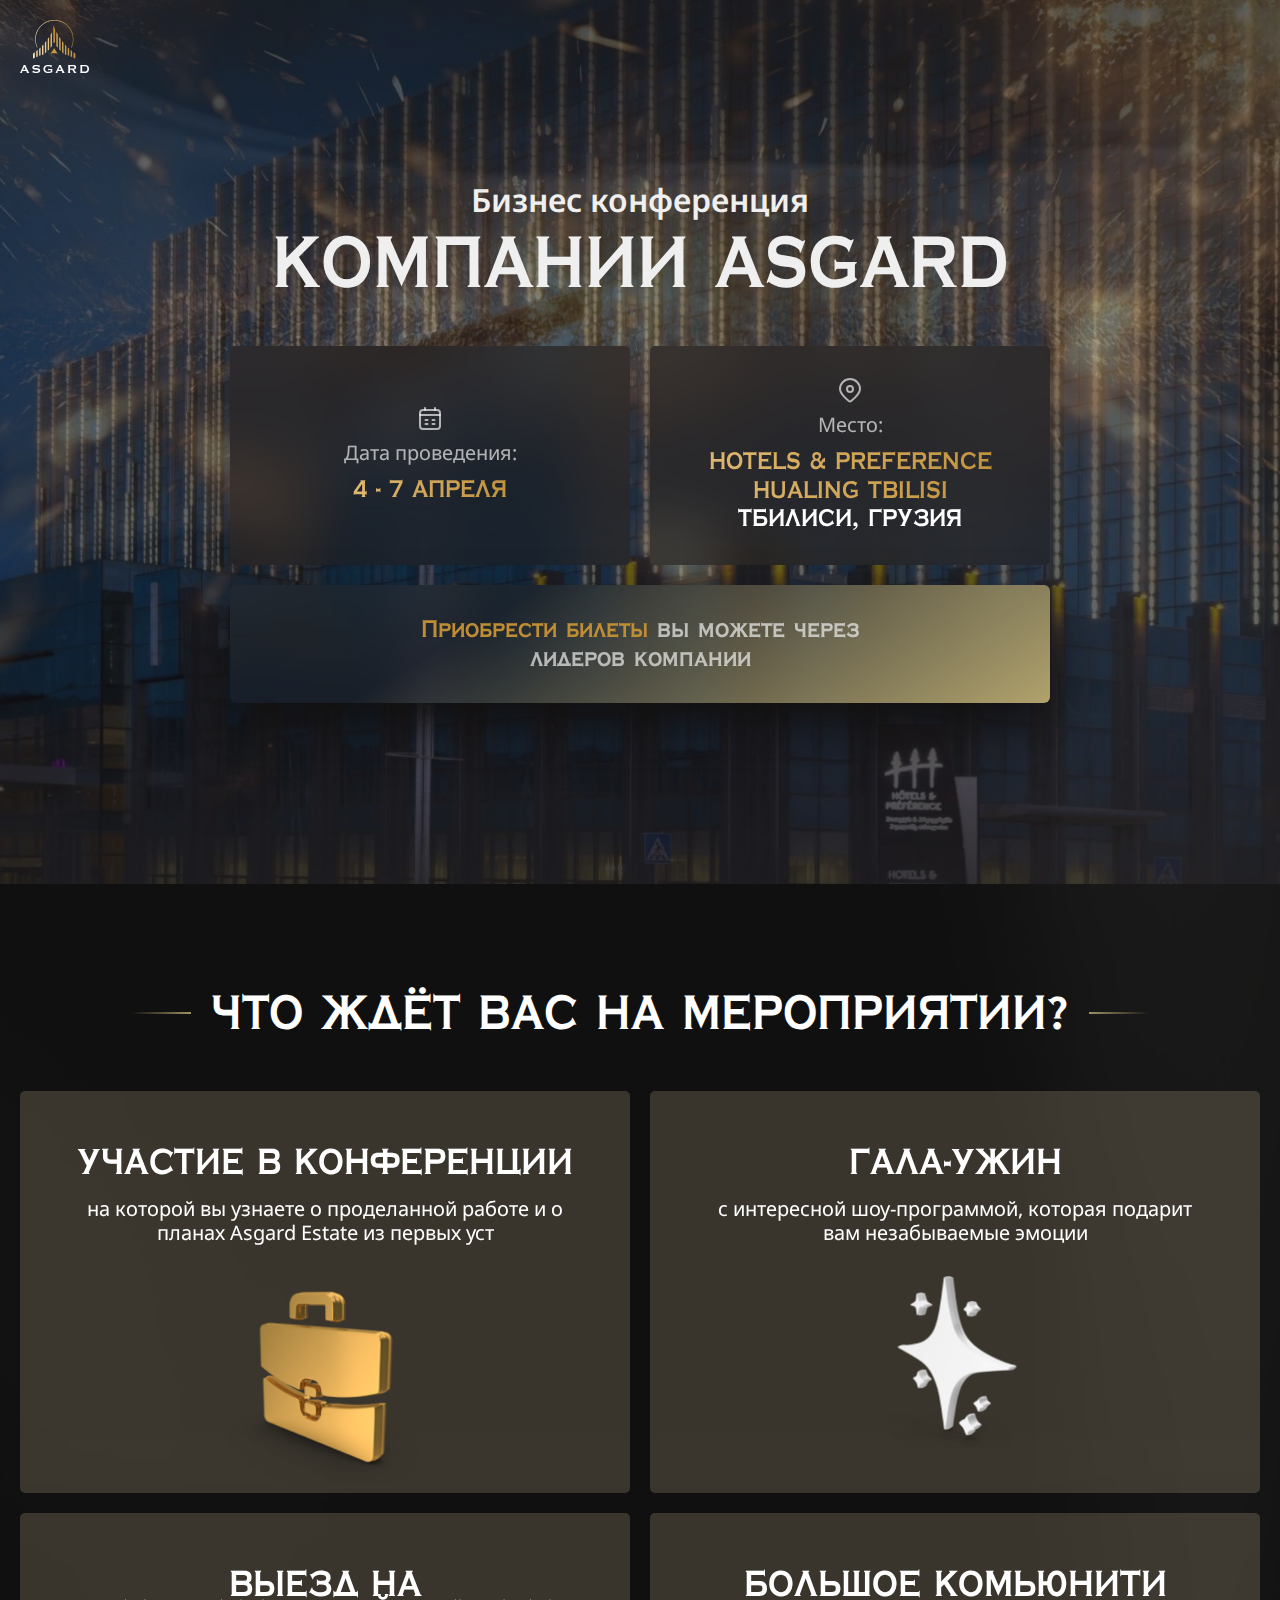
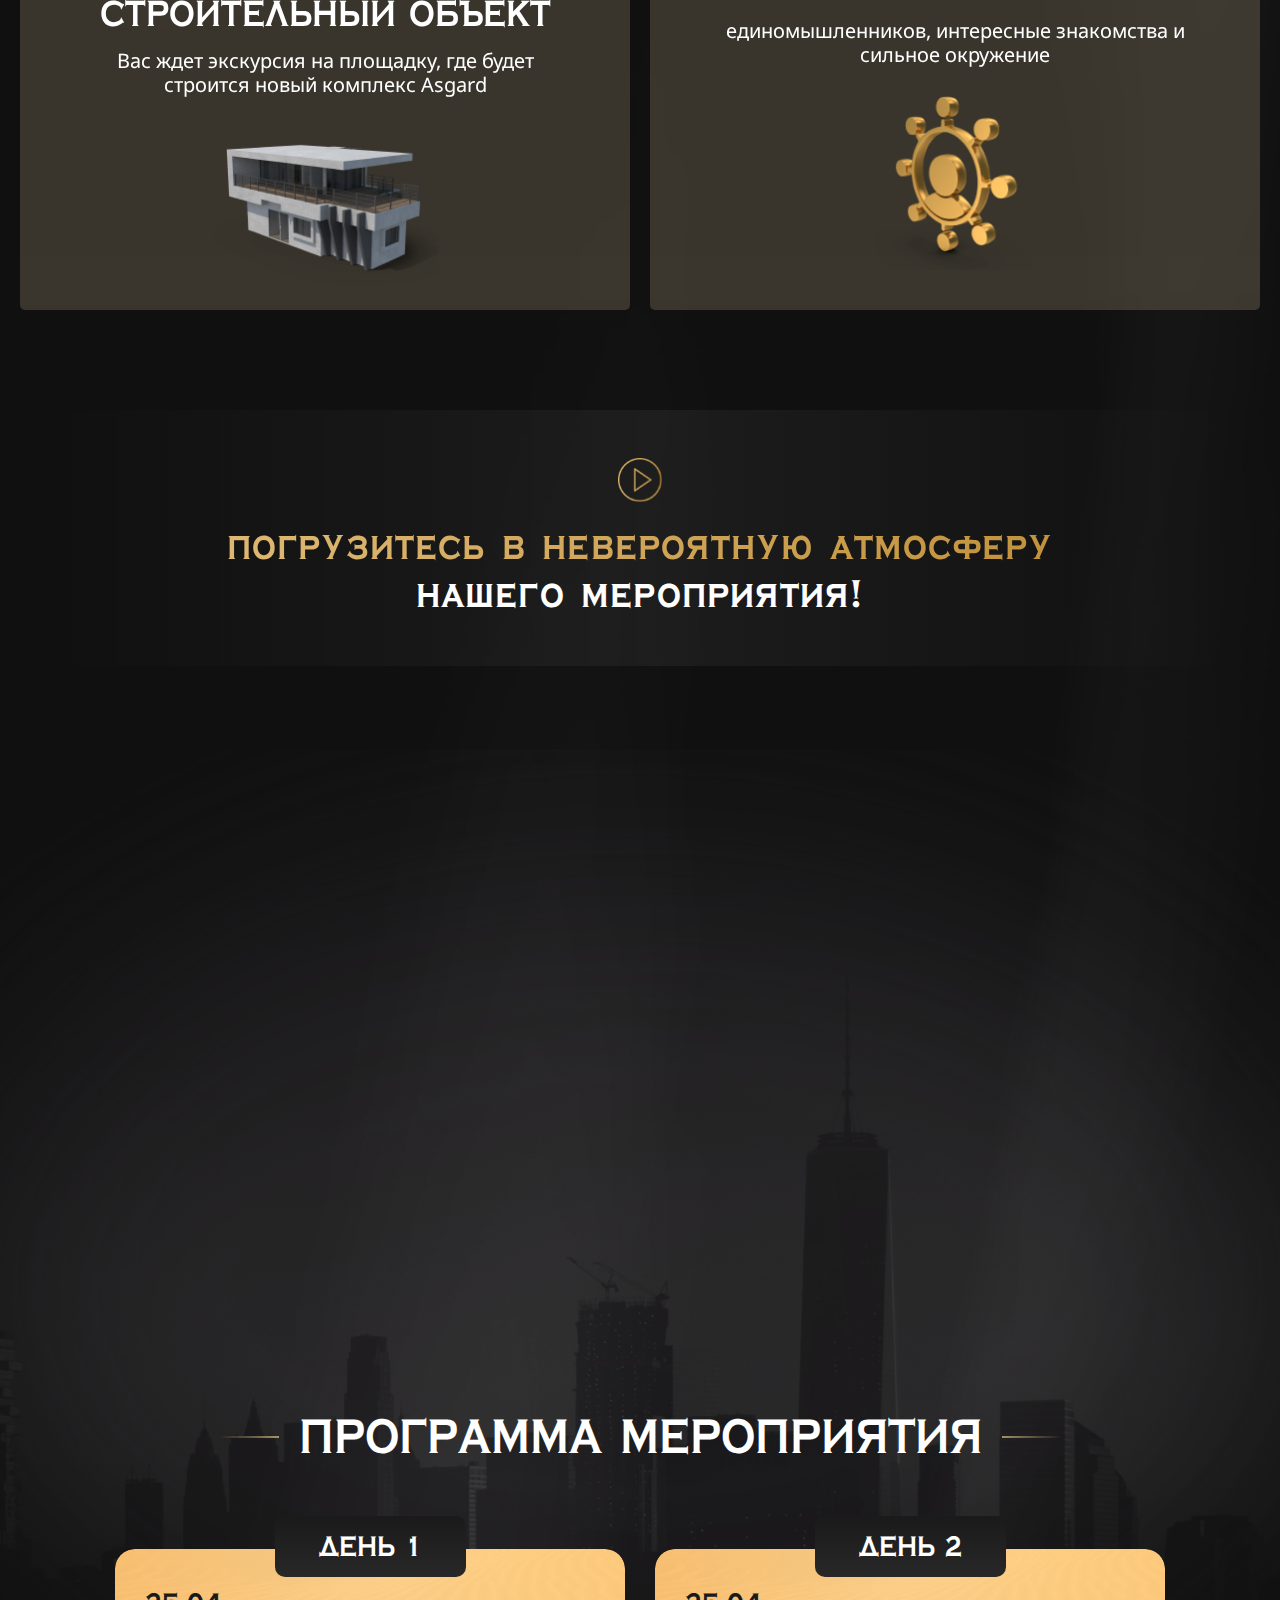
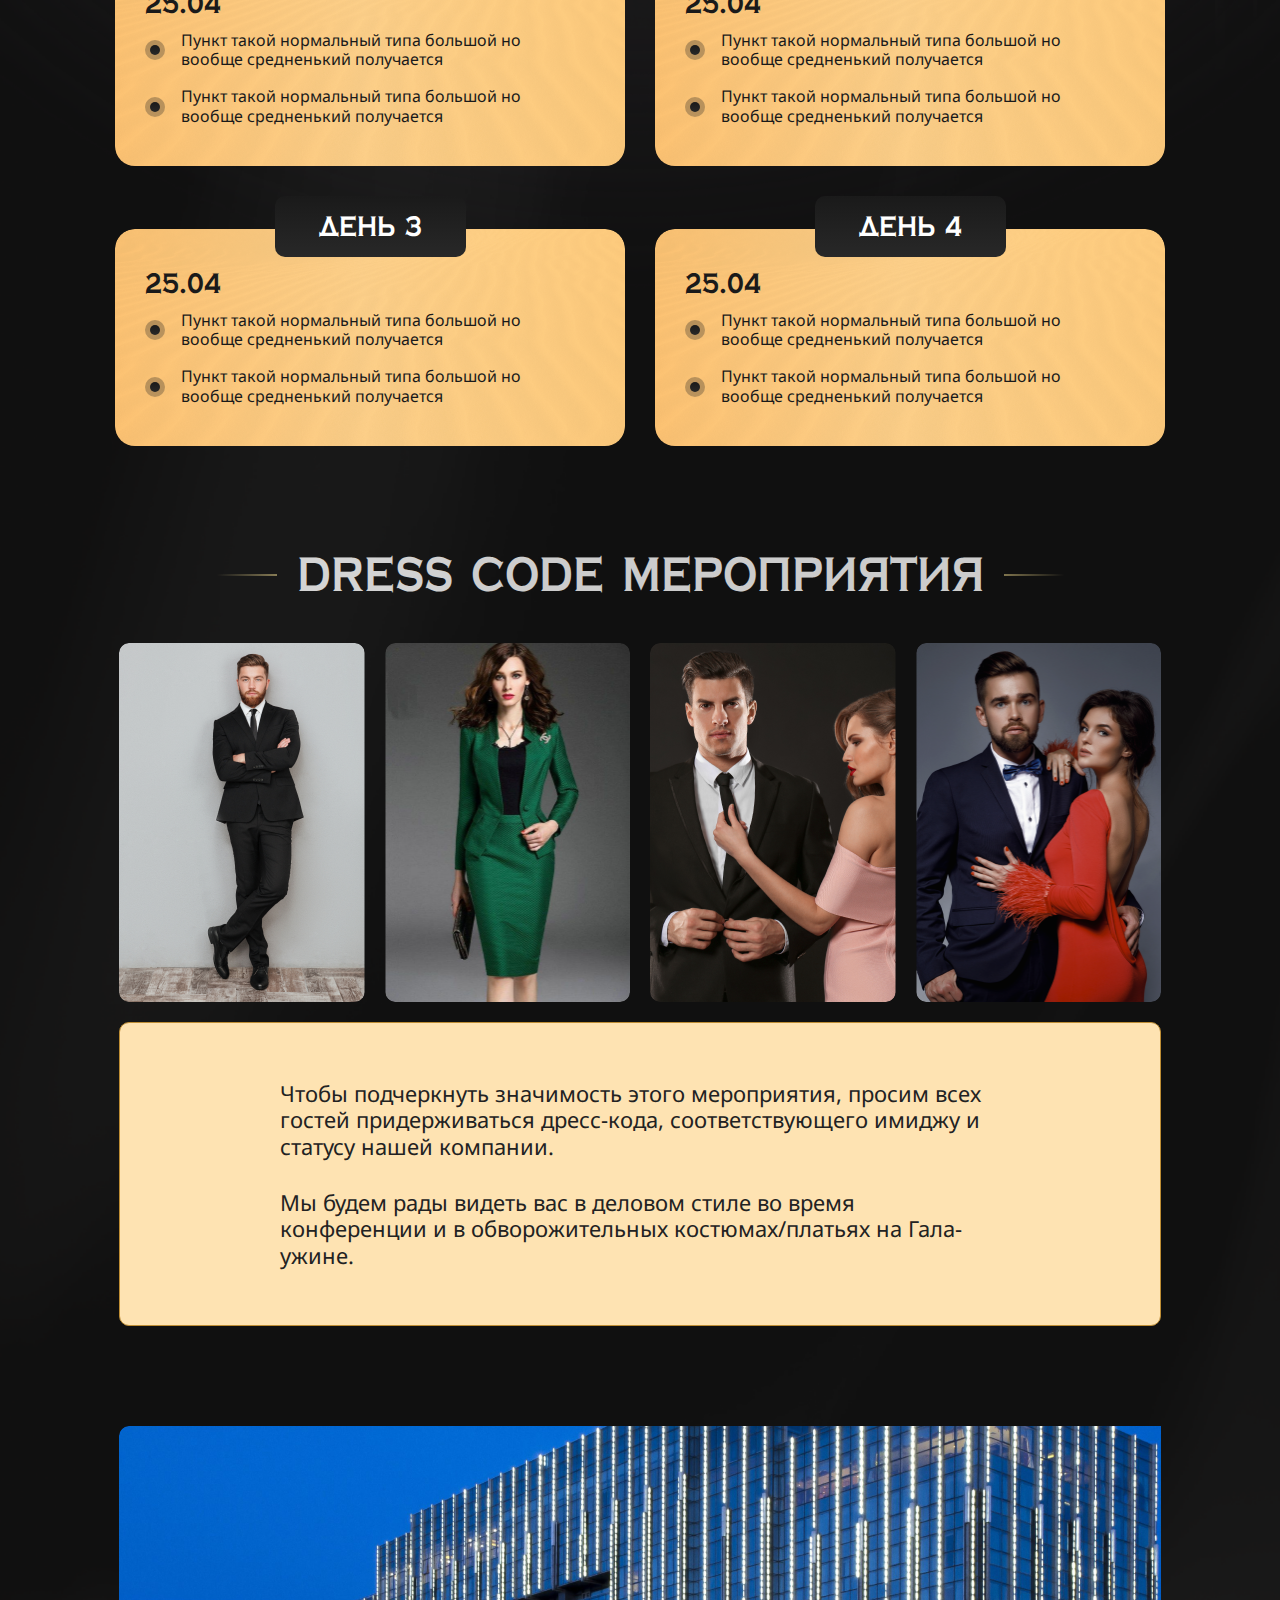
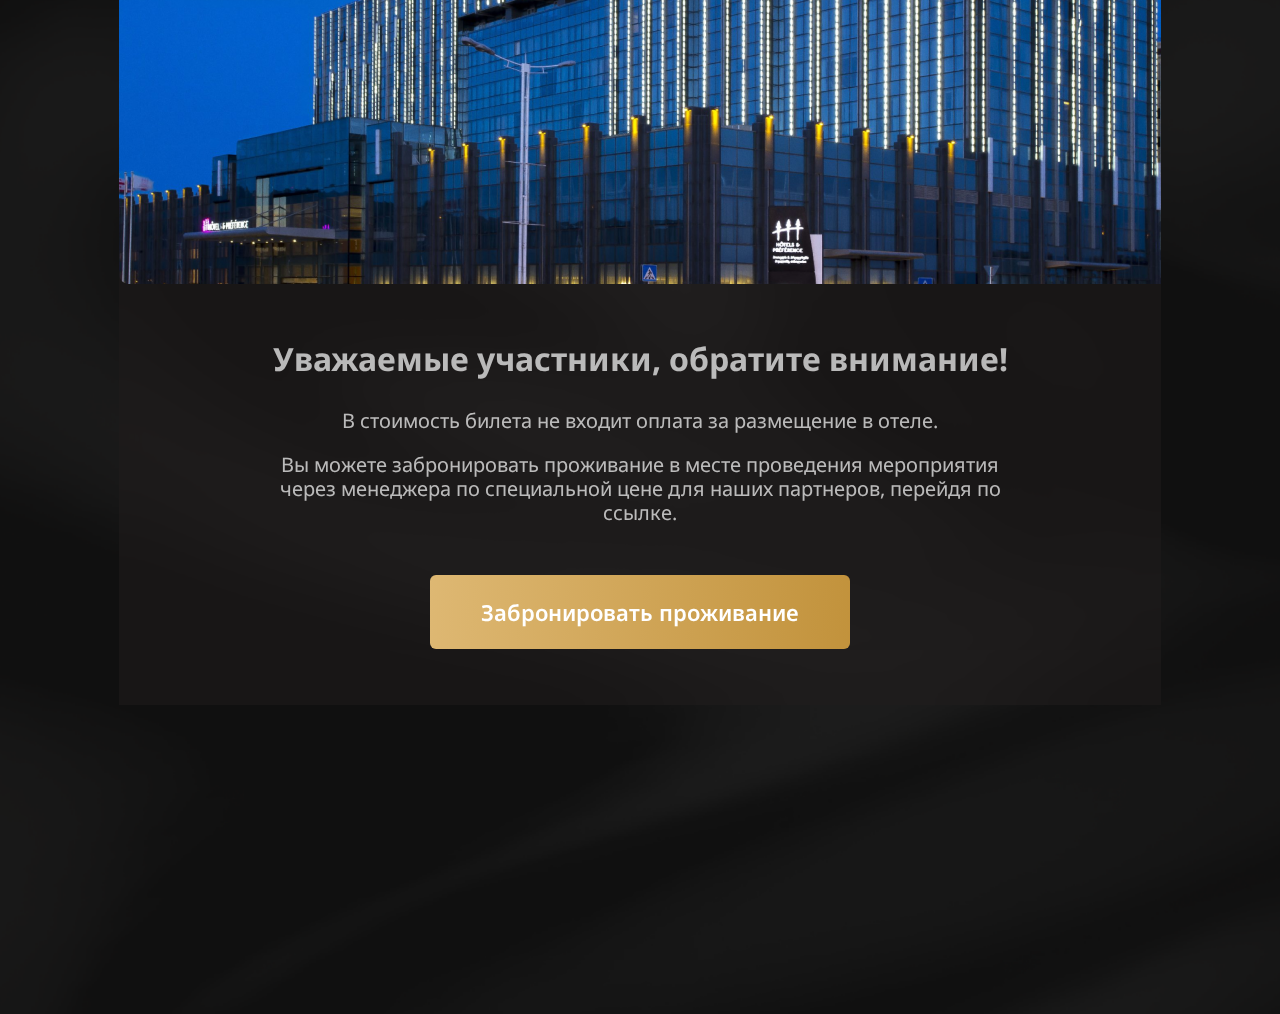
==== index.html @ 7269ca49 "v1.0" ====
<!DOCTYPE html>
<html lang="ru">
  <head>
    <meta charset="UTF-8" />
    <meta name="viewport" content="width=device-width, initial-scale=1.0" />

    <link rel="preconnect" href="https://fonts.googleapis.com" />
    <link rel="preconnect" href="https://fonts.gstatic.com" crossorigin />
    <link
      href="https://fonts.googleapis.com/css2?family=Noto+Sans:wght@400;600;700&display=swap"
      rel="stylesheet"
    />

    <link rel="stylesheet" href="./css/swiper.css" />
    <link rel="stylesheet" href="./css/styles.css" />

    <title>Бизнес конференция компании Asgard</title>
  </head>
  <body>
    <section class="cover">
      <div class="container">
        <header class="header">
          <div class="logo"><img src="./img/logo.svg" alt="" /></div>
        </header>
        <div class="cover__wrapper">
          <div class="cover__suptitle">Бизнес конференция</div>
          <div class="cover__title">компании Asgard</div>
          <div class="cover__infos">
            <div class="cover__info">
              <div class="cover__info-icon"><img src="./img/icons/Calandar.svg" alt="" /></div>
              <div class="cover__info-desc">Дата проведения:</div>
              <div class="cover__info-title"><span>4 - 7 апреля</span></div>
            </div>
            <div class="cover__info">
              <div class="cover__info-icon"><img src="./img/icons/Location.svg" alt="" /></div>
              <div class="cover__info-desc">Место:</div>
              <div class="cover__info-title">
                <span>Hotels & Preference Hualing Tbilisi</span> Тбилиси, Грузия
              </div>
            </div>
          </div>
          <div class="cover__desc">
            <p><span>Приобрести билеты</span> вы можете через лидеров компании</p>
          </div>
        </div>
      </div>
    </section>

    <section class="schedule">
      <div class="schedule__decore"></div>
      <div class="schedule__title title">Что ждёт вас на мероприятии?</div>
      <div class="container">
        <div class="schedule__wrapper">
          <div class="schedule__items">
            <div class="schedule__item">
              <div class="schedule__item-title">Участие в конференции</div>
              <div class="schedule__item-text">
                на которой вы узнаете о проделанной работе и о планах Asgard Estate из первых уст
              </div>
              <div class="schedule__item-img"><img src="./img/schedule/1.png" alt="" /></div>
            </div>
            <div class="schedule__item">
              <div class="schedule__item-title">Гала-ужин</div>
              <div class="schedule__item-text">
                с интересной шоу-программой, которая подарит вам незабываемые эмоции
              </div>
              <div class="schedule__item-img"><img src="./img/schedule/2.png" alt="" /></div>
            </div>
            <div class="schedule__item">
              <div class="schedule__item-title">Выезд на строительный объект</div>
              <div class="schedule__item-text">
                Вас ждет экскурсия на площадку, где будет строится новый комплекс Asgard
              </div>
              <div class="schedule__item-img"><img src="./img/schedule/3.png" alt="" /></div>
            </div>
            <div class="schedule__item">
              <div class="schedule__item-title">Большое комьюнити</div>
              <div class="schedule__item-text">
                единомышленников, интересные знакомства и сильное окружение
              </div>
              <div class="schedule__item-img"><img src="./img/schedule/4.png" alt="" /></div>
            </div>
          </div>
        </div>
      </div>
    </section>

    <section class="video">
      <div class="video__decore"></div>
      <div class="video__decore-1"><img src="./img/video/decor1.png" alt="" /></div>
      <div class="video__decore-2"><img src="./img/video/decor2.png" alt="" /></div>
      <div class="container">
        <div class="video__wrapper">
          <div class="video__info">
            <div class="video__info-icon"><img src="./img/icons/play.svg" alt="" /></div>
            <div class="video__info-text">
              <span>погрузитесь в невероятную атмосферу</span> <br />
              нашего мероприятия!
            </div>
          </div>
          <div class="video__iframe">
            <iframe
              width="100%"
              height="100%"
              src="https://www.youtube.com/embed/LEiyCF6sGEU?si=RGYBzSnSofRnF-pZ&amp;controls=0"
              title="YouTube video player"
              frameborder="0"
              allow="accelerometer; autoplay; clipboard-write; encrypted-media; gyroscope; picture-in-picture; web-share"
              allowfullscreen
            ></iframe>
          </div>
        </div>
      </div>
    </section>

    <section class="program">
      <div class="program__title title">программа мероприятия</div>
      <div class="container">
        <div class="program__wrapper">
          <div class="program__items">
            <div class="program__item">
              <div class="program__item-num">день 1</div>
              <div class="program__item-date">25.04</div>
              <ul class="program__item-list">
                <li class="program__item-list-elem">
                  Пункт такой нормальный типа большой но вообще средненький получается
                </li>
                <li class="program__item-list-elem">
                  Пункт такой нормальный типа большой но вообще средненький получается
                </li>
              </ul>
            </div>
            <div class="program__item">
              <div class="program__item-num">день 2</div>
              <div class="program__item-date">25.04</div>
              <ul class="program__item-list">
                <li class="program__item-list-elem">
                  Пункт такой нормальный типа большой но вообще средненький получается
                </li>
                <li class="program__item-list-elem">
                  Пункт такой нормальный типа большой но вообще средненький получается
                </li>
              </ul>
            </div>
            <div class="program__item">
              <div class="program__item-num">день 3</div>
              <div class="program__item-date">25.04</div>
              <ul class="program__item-list">
                <li class="program__item-list-elem">
                  Пункт такой нормальный типа большой но вообще средненький получается
                </li>
                <li class="program__item-list-elem">
                  Пункт такой нормальный типа большой но вообще средненький получается
                </li>
              </ul>
            </div>
            <div class="program__item">
              <div class="program__item-num">день 4</div>
              <div class="program__item-date">25.04</div>
              <ul class="program__item-list">
                <li class="program__item-list-elem">
                  Пункт такой нормальный типа большой но вообще средненький получается
                </li>
                <li class="program__item-list-elem">
                  Пункт такой нормальный типа большой но вообще средненький получается
                </li>
              </ul>
            </div>
          </div>
        </div>
      </div>
    </section>

    <section class="dresscode">
      <div class="dresscode__title title">dress code мероприятия</div>
      <div class="container">
        <div class="dresscode__wrapper">
          <div class="dresscode__slider">
            <div class="swiper-wrapper">
              <div class="dresscode__slider-item swiper-slide">
                <img src="./img/dresscode/1.png" alt="" />
              </div>
              <div class="dresscode__slider-item swiper-slide">
                <img src="./img/dresscode/2.png" alt="" />
              </div>
              <div class="dresscode__slider-item swiper-slide">
                <img src="./img/dresscode/3.png" alt="" />
              </div>
              <div class="dresscode__slider-item swiper-slide">
                <img src="./img/dresscode/4.png" alt="" />
              </div>
            </div>
          </div>
          <div class="dresscode__info">
            <p>
              Чтобы подчеркнуть значимость этого мероприятия, просим всех гостей придерживаться
              дресс-кода, соответствующего имиджу и статусу нашей компании.
            </p>
            <p>
              Мы будем рады видеть вас в деловом стиле во время конференции и в обворожительных
              костюмах/платьях на Гала-ужине.
            </p>
          </div>
        </div>
      </div>
    </section>

    <footer class="footer">
      <div class="footer__decore"></div>
      <div class="footer__decore-2"></div>
      <div class="container">
        <div class="footer__wrapper">
          <div class="footer__img"><img src="./img/footer/img.png" alt="" /></div>
          <div class="footer__content">
            <div class="footer__title">Уважаемые участники, обратите внимание!</div>
            <div class="footer__text">
              <p>В стоимость билета не входит оплата за размещение в отеле.</p>
              <p>
                Вы можете забронировать проживание в месте проведения мероприятия через менеджера по
                специальной цене для наших партнеров, перейдя по ссылке.
              </p>
            </div>
            <a href="https://t.me/booking_hualing" target="_blank" class="footer__btn btn"
              >Забронировать проживание</a
            >
          </div>
        </div>
      </div>
    </footer>

    <script src="./js/swiper.js"></script>
    <script src="./js/main.js"></script>
  </body>
</html>
---- css/styles.css ----
@font-face{font-family:"CopperPlate";src:url("../fonts/copperplate_bold.eot");src:url("../fonts/copperplate_bold.eot?#iefix") format("embedded-opentype"),url("../fonts/copperplate_bold.woff2") format("woff2"),url("../fonts/copperplate_bold.woff") format("woff"),url("../fonts/copperplate_bold.ttf") format("truetype"),url("../fonts/copperplate_bold.svg#copperplate_bold") format("svg")}:root{--font-text: "Noto Sans", sans-serif;--font-text-2: "CopperPlate", sans-serif}html,body,*,*::after,*::before{padding:0;margin:0;box-sizing:border-box;font-weight:400}ul,ol{list-style:none}img{width:100%;height:100%;-o-object-fit:cover;object-fit:cover}a{color:inherit;text-decoration:none}input[type=number]::-webkit-outer-spin-button,input[type=number]::-webkit-inner-spin-button{-webkit-appearance:none;margin:0}input[type=number]{-moz-appearance:textfield}input[type=number]:hover,input[type=number]:focus{-moz-appearance:number-input}input[type=number]::-webkit-inner-spin-button,input[type=number]::-webkit-outer-spin-button{-webkit-appearance:none;margin:0}body{background-color:#151515;color:#fff;font-family:var(--font-text);font-weight:normal;position:relative}body.lock{overflow:hidden}.container{width:100%;max-width:1310px;margin:0 auto;padding:0 20px}.logo{display:flex;width:100%;max-width:69px}.title{color:#fff;font-family:var(--font-text-2);font-size:48px;font-weight:700;line-height:120%;text-transform:uppercase;max-width:-moz-fit-content;max-width:fit-content;margin:0 auto;position:relative;text-align:center;padding:0 318px}.title::before,.title::after{content:"";position:absolute;width:100%;max-width:268px;height:2px;top:50%;transform:translateY(-50%);opacity:.9}.title::before{left:0;background-image:linear-gradient(90deg, rgba(29, 29, 29, 0) 40%, #c0af73 106.77%)}.title::after{right:0;background-image:linear-gradient(-90deg, rgba(29, 29, 29, 0) 40%, #c0af73 106.77%)}@media(max-width: 1500px){.title{padding:0 120px}.title::before,.title::after{max-width:100px}}@media(max-width: 1100px){.title{font-size:40px}}@media(max-width: 768px){.title{padding:0 20px}.title::before,.title::after{display:none}}@media(max-width: 450px){.title{font-size:30px}}.header{position:absolute;z-index:3;width:100%;top:0;left:0;max-width:1800px;padding:20px}@media(max-width: 768px){.header{display:flex;justify-content:center}}.cover{position:relative;padding:181px 0;background-image:url(../img/cover/bg.jpg);background-repeat:no-repeat;background-position:top center;background-size:cover}.cover__wrapper{text-align:center;width:100%;max-width:820px;margin:0 auto;color:#efefef;position:relative;z-index:3}.cover__suptitle{font-size:32px;font-weight:600;line-height:120%}.cover__title{font-family:var(--font-text-2);font-size:72px;line-height:120%;text-transform:uppercase;margin-bottom:40px}.cover__infos{width:100%;display:grid;grid-template-columns:repeat(2, 1fr);grid-column-gap:20px;grid-row-gap:10px;margin-bottom:20px}.cover__info{border-radius:5px;background-color:rgba(32,28,28,.5);-webkit-backdrop-filter:blur(25px);backdrop-filter:blur(25px);display:flex;flex-direction:column;align-items:center;justify-content:center;padding:32px 52px}.cover__info-icon{max-width:24px;width:100%;display:flex;margin-bottom:10px}.cover__info-desc{color:rgba(239,239,239,.7);font-size:20px;line-height:120%;margin-bottom:10px}.cover__info-title{font-family:var(--font-text-2);font-size:24px;font-weight:700;line-height:120%;text-transform:uppercase;color:#fff}.cover__info-title span{font-weight:700;background-image:linear-gradient(274deg, #be8d34 -14.04%, #fee3b2 215.29%);background-clip:text;-webkit-background-clip:text;-webkit-text-fill-color:rgba(0,0,0,0);display:inline-block}.cover__desc{padding:30px 20px;display:flex;justify-content:center;border-radius:6.03px;background-image:linear-gradient(149deg, rgba(29, 29, 29, 0) 30.61%, #c0af73 106.77%);box-shadow:0px 25.325px 51.856px 0px #121010;-webkit-backdrop-filter:blur(30.149055481px);backdrop-filter:blur(30.149055481px)}.cover__desc p{max-width:523px;color:rgba(239,239,239,.7);font-family:var(--font-text-2);font-size:24px;font-weight:700;line-height:120%}.cover__desc span{font-weight:700;color:#be8d34}@media(max-width: 850px){.cover{padding:130px 0}.cover__suptitle{font-size:24px}.cover__title{font-size:60px}.cover__info{padding:32px 20px}.cover__info-desc{font-size:18px}.cover__info-title{font-size:20px}}@media(max-width: 768px){.cover{padding:100px 0}.cover__title{font-size:50px;margin-bottom:20px}}@media(max-width: 650px){.cover__infos{grid-template-columns:repeat(1, 1fr);margin-bottom:10px}.cover__info{padding:20px}.cover__info-icon{max-width:20px;margin-bottom:5px}.cover__info-desc{font-size:16px;margin-bottom:5px}}@media(max-width: 500px){.cover__title{font-size:40px}}@media(max-width: 450px){.cover__title{font-size:35px}}.schedule{padding-top:100px;margin-bottom:100px;position:relative}.schedule__decore{position:absolute;left:0;top:-285px;width:100%;height:3544px;background-image:url("../img/decor/1.png");background-repeat:no-repeat;background-position:top center;background-size:cover;z-index:1;pointer-events:none}.schedule__wrapper{width:100%;max-width:1270px;position:relative;z-index:3}.schedule__title{margin-bottom:50px;position:relative;z-index:3}.schedule__items{display:grid;grid-template-columns:repeat(2, 1fr);grid-column-gap:20px;grid-row-gap:20px}.schedule__item{padding:56px 56px 10px;border-radius:5px;background-color:rgba(224,203,163,.2);-webkit-backdrop-filter:blur(25px);backdrop-filter:blur(25px);text-align:center}.schedule__item-title{leading-trim:both;text-edge:cap;font-family:var(--font-text-2);font-size:36px;font-weight:700;line-height:83.333%;text-transform:uppercase;margin-bottom:20px}.schedule__item-text{leading-trim:both;text-edge:cap;font-size:20px;line-height:120%;margin-bottom:18px}.schedule__item-img{display:flex;max-width:228px;width:100%;margin:0 auto}@media(max-width: 900px){.schedule__item{padding:40px 20px 10px}.schedule__item-img{max-width:150px}}@media(max-width: 768px){.schedule__items{grid-template-columns:repeat(1, 1fr)}.schedule__item-title{font-size:30px}.schedule__item-text{font-size:16px}}.video{margin-bottom:100px;position:relative}.video__decore{position:absolute;left:0;top:339px;width:100%;height:1237px;background-image:url("../img/decor/2.png");background-repeat:no-repeat;background-position:top center;background-size:cover;z-index:1;pointer-events:none}.video__decore-1{position:absolute;z-index:2;width:100%;max-width:515px;left:0;top:151px;pointer-events:none}.video__decore-2{position:absolute;z-index:2;width:100%;max-width:542px;right:0;top:11px;pointer-events:none}.video__wrapper{width:100%;max-width:1200px;margin:0 auto;position:relative;z-index:3}.video__info{padding:48px 20px;display:flex;flex-direction:column;align-items:center;margin-bottom:50px;background:linear-gradient(90deg, rgba(217, 217, 217, 0) 0%, rgba(255, 255, 255, 0.05) 52.23%, rgba(217, 217, 217, 0) 100%)}.video__info-icon{display:flex;width:100%;max-width:44px;margin-bottom:20px}.video__info-text{text-align:center;font-family:var(--font-text-2);font-size:40px;font-weight:700;line-height:120%;letter-spacing:1.2px;max-width:845px}.video__info-text span{background:linear-gradient(274deg, #be8d34 -14.04%, #fee3b2 215.29%);background-clip:text;-webkit-background-clip:text;-webkit-text-fill-color:rgba(0,0,0,0)}.video__iframe{height:592px;border-radius:20px;overflow:hidden}@media(max-width: 1300px){.video__decore-1,.video__decore-2{display:none}}@media(max-width: 1150px){.video__iframe{height:450px}}@media(max-width: 1000px){.video__info-text{font-size:30px}}@media(max-width: 850px){.video__iframe{height:375px}}@media(max-width: 768px){.video__iframe{height:300px}}@media(max-width: 560px){.video__info-text{font-size:24px}.video__info-text br{display:none}.video__iframe{height:250px}}@media(max-width: 500px){.video__iframe{height:200px}}@media(max-width: 400px){.video__iframe{height:150px}}.program{margin-bottom:100px}.program__wrapper{width:100%;max-width:1050px;margin:0 auto;position:relative;z-index:3}.program__title{margin-bottom:83px;position:relative;z-index:3}.program__items{display:grid;grid-template-columns:repeat(2, 1fr);grid-column-gap:30px;grid-row-gap:63px}.program__item{border-radius:20px;background-image:url("../img/program/img.png");background-repeat:no-repeat;background-position:top center;background-size:cover;color:#1a1a1a;padding:0 30px 40px}.program__item-num{border-radius:10px;background:linear-gradient(180deg, #1a1a1a 0%, #282828 100%);color:#fff;text-align:center;font-family:var(--font-text-2);font-size:28px;font-weight:700;line-height:120%;text-transform:uppercase;max-width:-moz-fit-content;max-width:fit-content;padding:14px 44px;margin:-33px auto 10px}.program__item-date{font-family:var(--font-text-2);font-size:28px;font-weight:700;line-height:120%;text-transform:uppercase;margin-bottom:10px}.program__item-list{width:100%;max-width:380px}.program__item-list-elem{font-size:16px;line-height:120%;position:relative;padding-left:36px;margin-bottom:18px}.program__item-list-elem:last-child{margin-bottom:0}.program__item-list-elem::before{position:absolute;content:"";width:20px;height:20px;top:50%;left:0;transform:translateY(-50%);background-image:url(../img/icons/li.svg);background-repeat:no-repeat;background-position:center;background-size:cover;display:flex}@media(max-width: 768px){.program__items{grid-template-columns:repeat(1, 1fr)}.program__item{padding:0 20px 20px}.program__item-list{max-width:100%}}.dresscode{margin-bottom:100px;position:relative}.dresscode__title{margin-bottom:40px}.dresscode__wrapper{max-width:1042px;width:100%;margin:0 auto;position:relative;z-index:3}.dresscode__slider{margin-bottom:20px;overflow:hidden}.dresscode__slider-item{border-radius:10px;overflow:hidden;display:flex}.dresscode__info{border-radius:10px;border:1px solid #be8d34;background-color:#fee3b2;padding:57px 20px;display:flex;flex-direction:column;align-items:center;color:#222}.dresscode__info p{width:100%;max-width:720px;leading-trim:both;text-edge:cap;font-size:22px;line-height:120%;margin-bottom:30px}.dresscode__info p:last-child{margin-bottom:0}@media(max-width: 768px){.dresscode__info{padding:40px 20px}.dresscode__info p{font-size:16px}}@media(max-width: 640px){.dresscode__slider{margin-right:-20px}}.footer{padding-bottom:309px;position:relative}.footer__decore{position:absolute;left:0;bottom:0;width:100%;height:2212px;background-image:url("../img/decor/3.png");background-repeat:no-repeat;background-position:top center;background-size:cover;z-index:1;pointer-events:none}.footer__decore-2{position:absolute;left:0;bottom:0;width:100%;height:6304px;background-image:url("../img/decor/4.png");background-repeat:no-repeat;background-position:top center;background-size:cover;z-index:2;pointer-events:none}.footer__wrapper{position:relative;z-index:3;width:100%;max-width:1042px;margin:0 auto;background-color:rgba(32,28,28,.5);-webkit-backdrop-filter:blur(25px);backdrop-filter:blur(25px);border-radius:10px 0px 0px 0px}.footer__img{width:100%;height:458px;display:flex;border-radius:10px 0px 0px 0px;overflow:hidden}.footer__content{padding:56px;text-align:center}.footer__title{color:rgba(255,255,255,.7);leading-trim:both;text-edge:cap;font-size:32px;font-weight:700;line-height:120%;margin-bottom:30px}.footer__text{max-width:747px;width:100%;margin:0 auto 50px}.footer__text p{color:rgba(255,255,255,.7);leading-trim:both;text-edge:cap;font-size:20px;line-height:120%;margin-bottom:20px}.footer__text p:last-child{margin-bottom:0}.footer__btn{margin:0 auto;max-width:420px}@media(max-width: 1000px){.footer__img{height:300px}}@media(max-width: 768px){.footer__content{padding:40px 20px}.footer__title{font-size:30px}.footer__text p{font-size:16px}}@media(max-width: 550px){.footer__title{font-size:24px}}.btn{display:flex;justify-content:center;align-items:center;width:100%;border-radius:6.03px;background-image:linear-gradient(274deg, #be8d34 -14.04%, #fee3b2 215.29%);color:#fff;text-align:center;font-family:var(--font-text);font-size:22px;font-weight:600;line-height:120%;padding:24px 10px;cursor:pointer}@media(max-width: 768px){.btn{font-size:16px}}
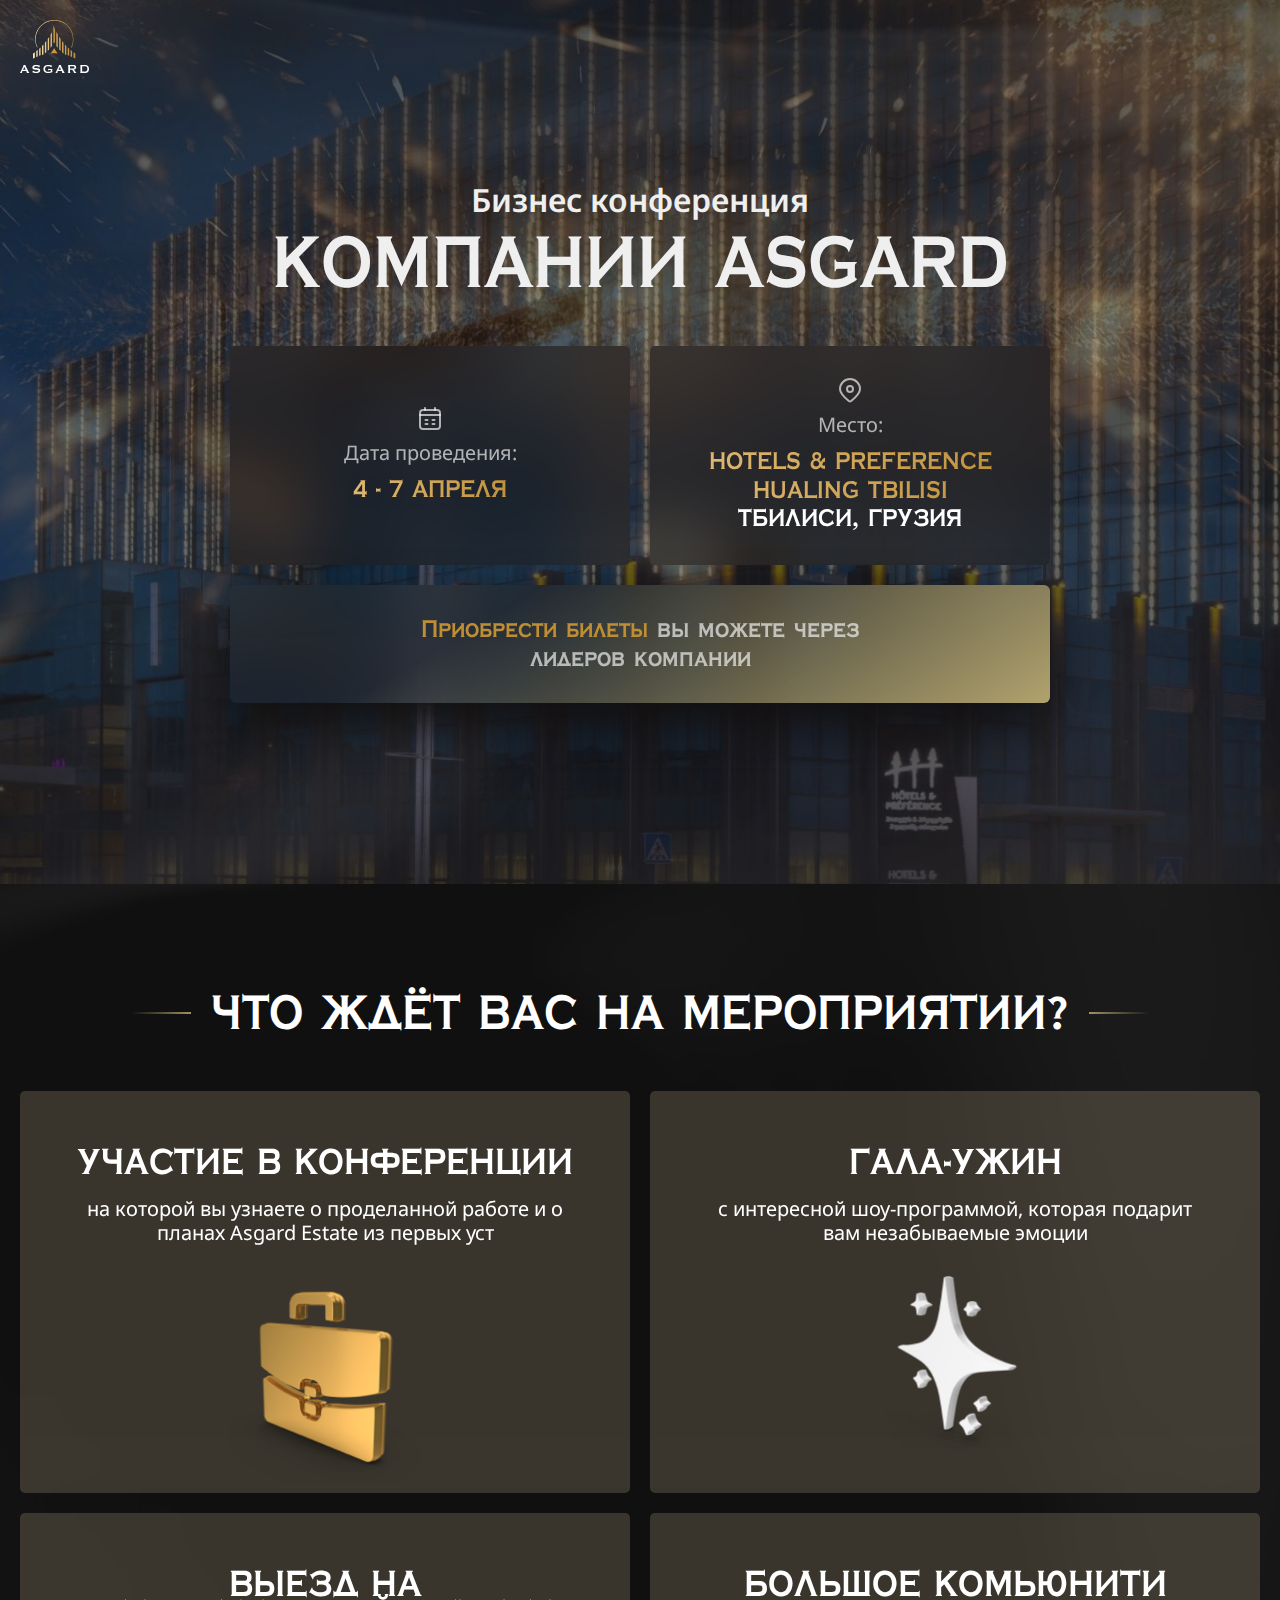
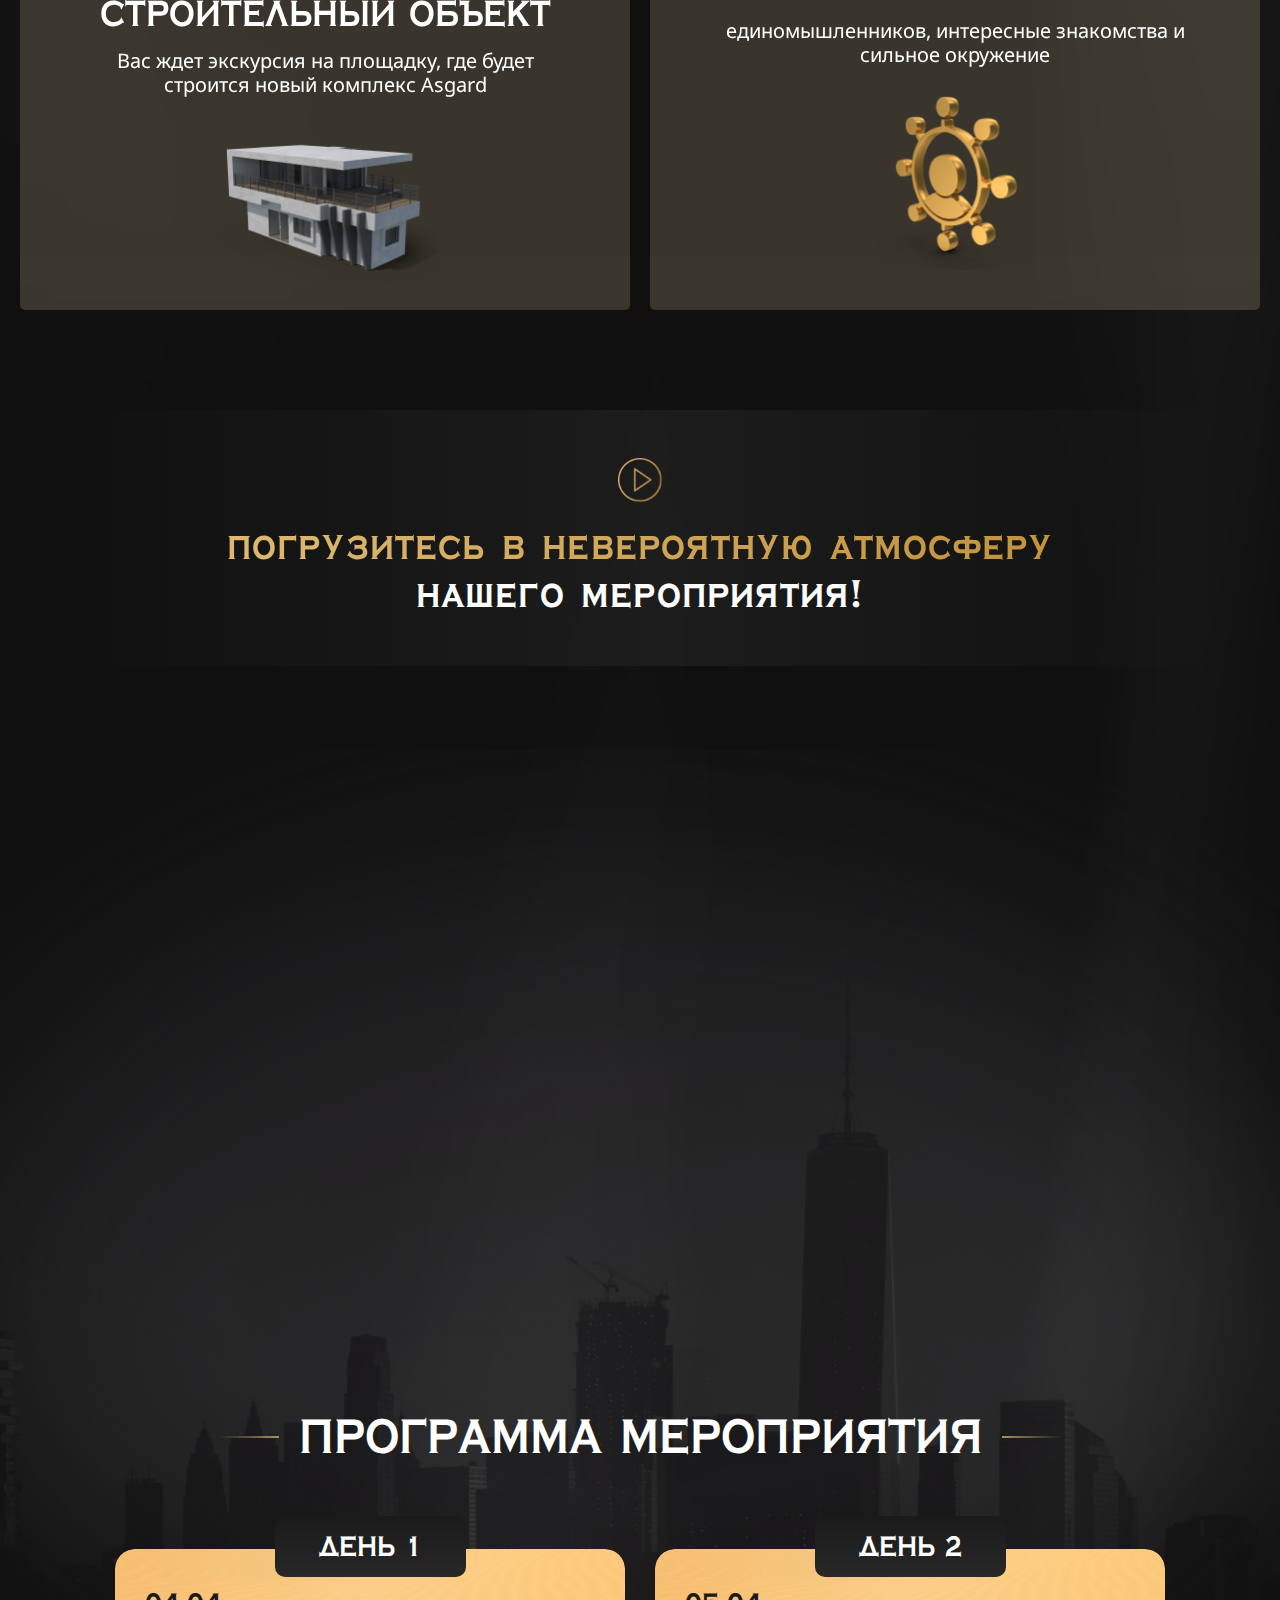
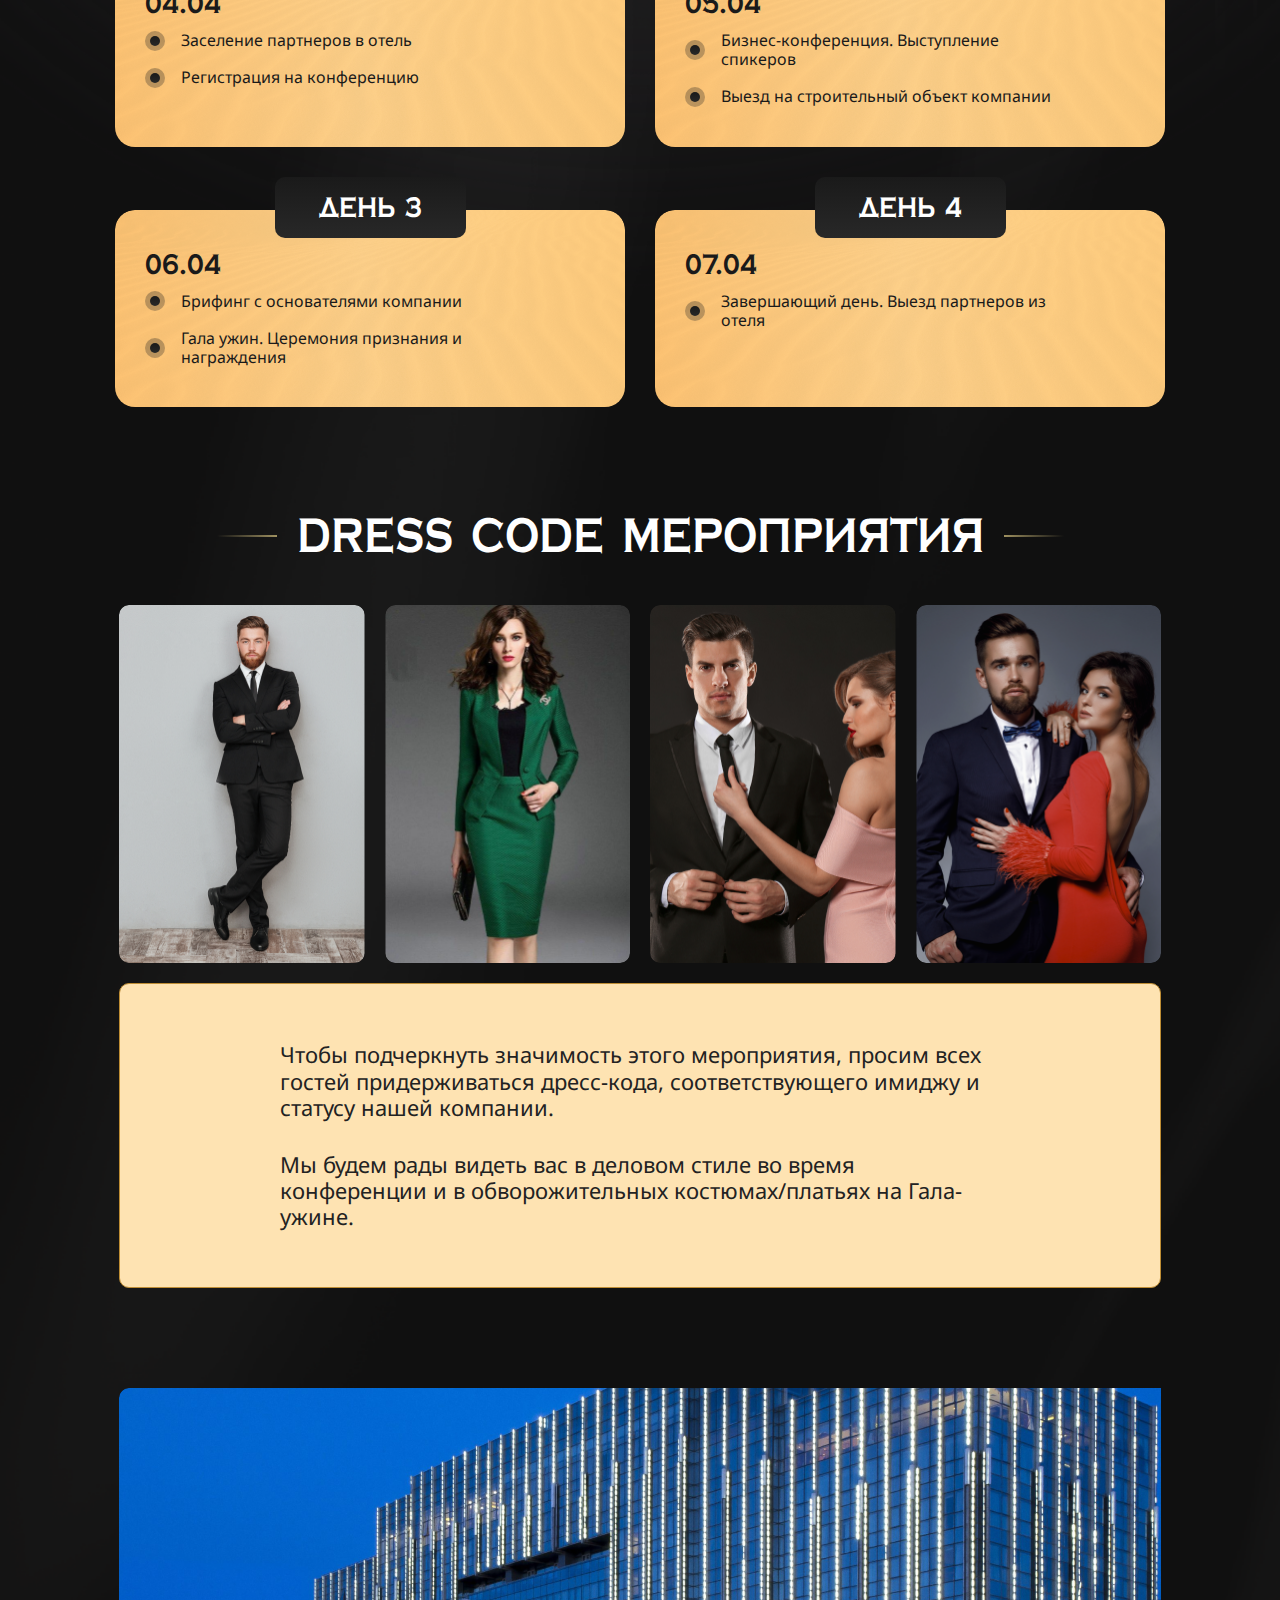
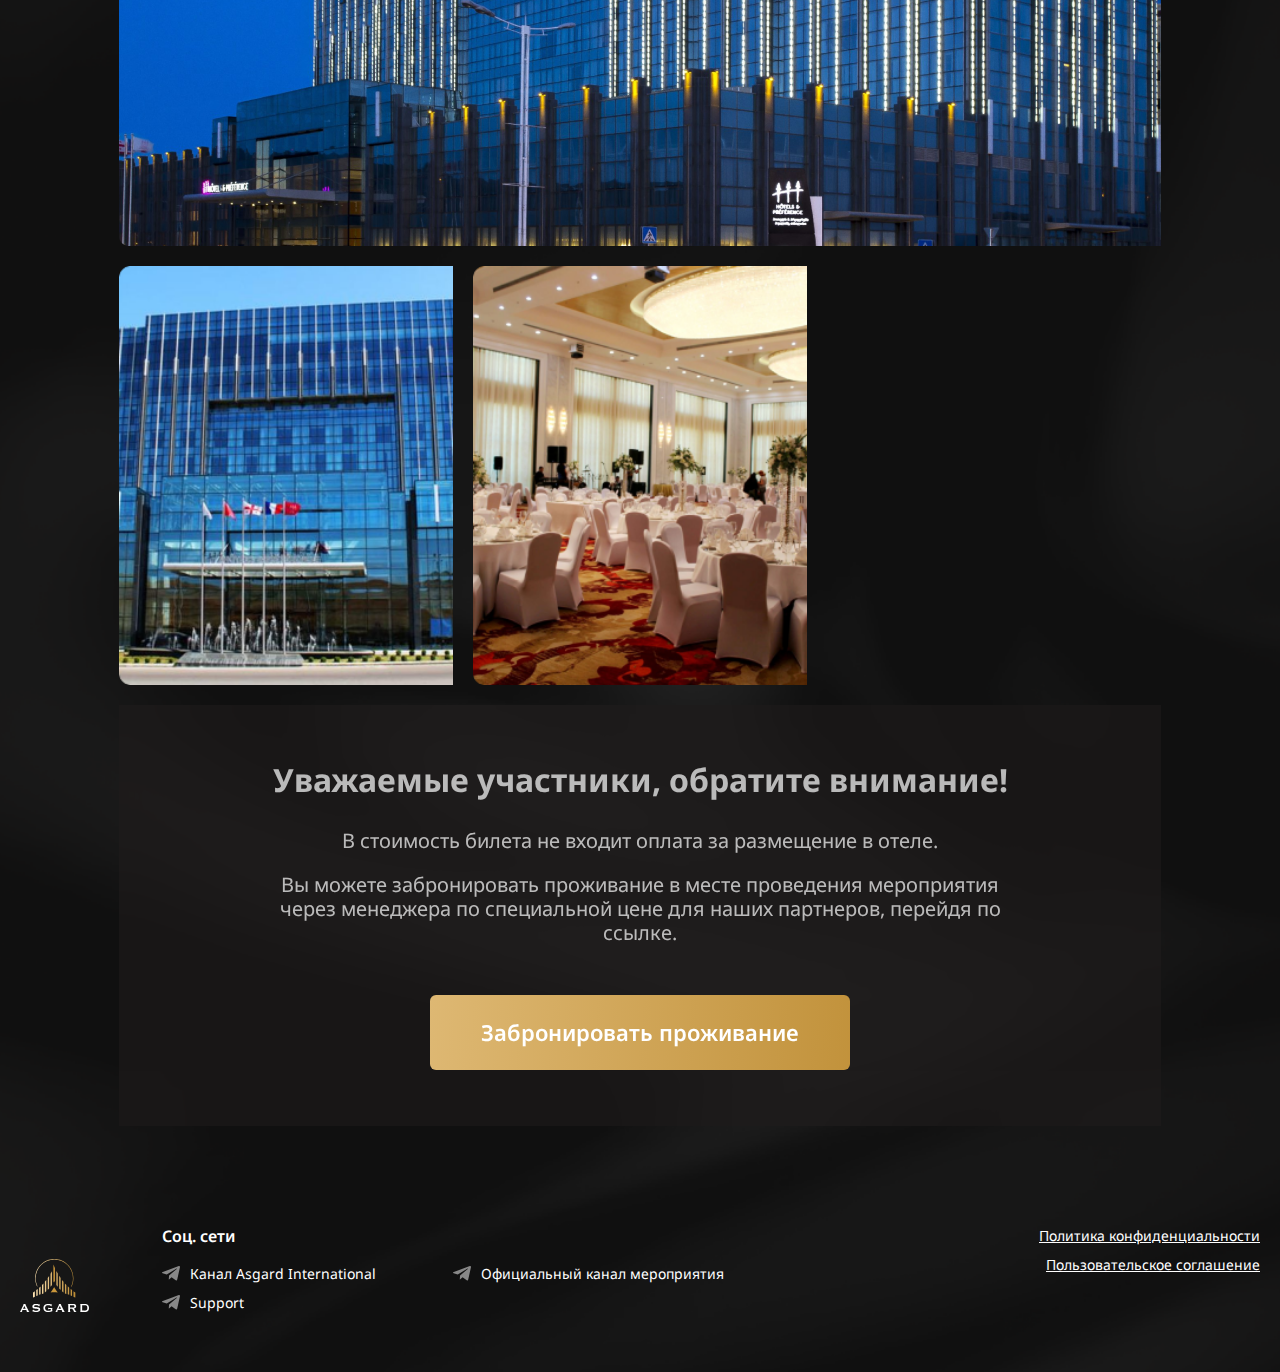
==== commit 0ed66390: "add politic, add footer" ====
--- a/index.html
+++ b/index.html
@@ -120,50 +120,35 @@
           <div class="program__items">
             <div class="program__item">
               <div class="program__item-num">день 1</div>
-              <div class="program__item-date">25.04</div>
+              <div class="program__item-date">04.04</div>
               <ul class="program__item-list">
+                <li class="program__item-list-elem">Заселение партнеров в отель</li>
+                <li class="program__item-list-elem">Регистрация на конференцию</li>
+              </ul>
+            </div>
+            <div class="program__item">
+              <div class="program__item-num">день 2</div>
+              <div class="program__item-date">05.04</div>
+              <ul class="program__item-list">
+                <li class="program__item-list-elem">Бизнес-конференция. Выступление спикеров</li>
+                <li class="program__item-list-elem">Выезд на строительный объект компании</li>
+              </ul>
+            </div>
+            <div class="program__item">
+              <div class="program__item-num">день 3</div>
+              <div class="program__item-date">06.04</div>
+              <ul class="program__item-list">
+                <li class="program__item-list-elem">Брифинг с основателями компании</li>
                 <li class="program__item-list-elem">
-                  Пункт такой нормальный типа большой но вообще средненький получается
-                </li>
-                <li class="program__item-list-elem">
-                  Пункт такой нормальный типа большой но вообще средненький получается
+                  Гала ужин. Церемония признания и награждения
                 </li>
               </ul>
             </div>
             <div class="program__item">
-              <div class="program__item-num">день 2</div>
-              <div class="program__item-date">25.04</div>
+              <div class="program__item-num">день 4</div>
+              <div class="program__item-date">07.04</div>
               <ul class="program__item-list">
-                <li class="program__item-list-elem">
-                  Пункт такой нормальный типа большой но вообще средненький получается
-                </li>
-                <li class="program__item-list-elem">
-                  Пункт такой нормальный типа большой но вообще средненький получается
-                </li>
-              </ul>
-            </div>
-            <div class="program__item">
-              <div class="program__item-num">день 3</div>
-              <div class="program__item-date">25.04</div>
-              <ul class="program__item-list">
-                <li class="program__item-list-elem">
-                  Пункт такой нормальный типа большой но вообще средненький получается
-                </li>
-                <li class="program__item-list-elem">
-                  Пункт такой нормальный типа большой но вообще средненький получается
-                </li>
-              </ul>
-            </div>
-            <div class="program__item">
-              <div class="program__item-num">день 4</div>
-              <div class="program__item-date">25.04</div>
-              <ul class="program__item-list">
-                <li class="program__item-list-elem">
-                  Пункт такой нормальный типа большой но вообще средненький получается
-                </li>
-                <li class="program__item-list-elem">
-                  Пункт такой нормальный типа большой но вообще средненький получается
-                </li>
+                <li class="program__item-list-elem">Завершающий день. Выезд партнеров из отеля</li>
               </ul>
             </div>
           </div>
@@ -211,6 +196,21 @@
       <div class="container">
         <div class="footer__wrapper">
           <div class="footer__img"><img src="./img/footer/img.png" alt="" /></div>
+          <div class="footer__pics">
+            <div class="footer__pic"><img src="./img/footer/pics/1.png" alt="" /></div>
+            <div class="footer__pic"><img src="./img/footer/pics/2.png" alt="" /></div>
+            <div class="footer__pic footer__map">
+              <iframe
+                src="https://www.google.com/maps/embed?pb=!1m18!1m12!1m3!1d2978.2278235329463!2d44.87357249999999!3d41.7156025!2m3!1f0!2f0!3f0!3m2!1i1024!2i768!4f13.1!3m3!1m2!1s0x4044127fb7627d75%3A0x1fba3a54ea818039!2sHotels%20%26%20Preference%20Hualing%20Tbilisi!5e0!3m2!1sru!2sua!4v1706456837661!5m2!1sru!2sua"
+                width="100%"
+                height="100%"
+                style="border: 0"
+                allowfullscreen=""
+                loading="lazy"
+                referrerpolicy="no-referrer-when-downgrade"
+              ></iframe>
+            </div>
+          </div>
           <div class="footer__content">
             <div class="footer__title">Уважаемые участники, обратите внимание!</div>
             <div class="footer__text">
@@ -226,6 +226,72 @@
           </div>
         </div>
       </div>
+      <div class="footer__social">
+        <div class="footer__social-item">
+          <div class="footer__logo logo"><img src="./img/logo.svg" alt="" /></div>
+          <div class="footer__social-content">
+            <div class="footer__social-title">Соц. сети</div>
+            <div class="footer__social-elems">
+              <a href="" target="_blank" class="footer__social-elem"
+                ><svg
+                  xmlns="http://www.w3.org/2000/svg"
+                  width="18"
+                  height="15"
+                  viewBox="0 0 18 15"
+                  fill="none"
+                >
+                  <path
+                    d="M7.06305 9.49056L6.7653 13.511C7.19131 13.511 7.37581 13.3353 7.59707 13.1244L9.59436 11.292L13.733 14.2015C14.492 14.6076 15.0267 14.3937 15.2315 13.5312L17.9481 1.31141L17.9488 1.31069C18.1896 0.233571 17.5431 -0.187627 16.8035 0.0766116L0.835653 5.9453C-0.254123 6.35138 -0.237622 6.93458 0.650399 7.19881L4.73275 8.41777L14.2152 2.72188C14.6615 2.4382 15.0672 2.59516 14.7335 2.87884L7.06305 9.49056Z"
+                    fill="white"
+                    fill-opacity="0.5"
+                  />
+                </svg>
+                <p>Канал Asgard International</p></a
+              >
+              <a href="" target="_blank" class="footer__social-elem"
+                ><svg
+                  xmlns="http://www.w3.org/2000/svg"
+                  width="18"
+                  height="15"
+                  viewBox="0 0 18 15"
+                  fill="none"
+                >
+                  <path
+                    d="M7.06305 9.49056L6.7653 13.511C7.19131 13.511 7.37581 13.3353 7.59707 13.1244L9.59436 11.292L13.733 14.2015C14.492 14.6076 15.0267 14.3937 15.2315 13.5312L17.9481 1.31141L17.9488 1.31069C18.1896 0.233571 17.5431 -0.187627 16.8035 0.0766116L0.835653 5.9453C-0.254123 6.35138 -0.237622 6.93458 0.650399 7.19881L4.73275 8.41777L14.2152 2.72188C14.6615 2.4382 15.0672 2.59516 14.7335 2.87884L7.06305 9.49056Z"
+                    fill="white"
+                    fill-opacity="0.5"
+                  />
+                </svg>
+                <p>Официальный канал мероприятия</p></a
+              >
+              <a href="" target="_blank" class="footer__social-elem"
+                ><svg
+                  xmlns="http://www.w3.org/2000/svg"
+                  width="18"
+                  height="15"
+                  viewBox="0 0 18 15"
+                  fill="none"
+                >
+                  <path
+                    d="M7.06305 9.49056L6.7653 13.511C7.19131 13.511 7.37581 13.3353 7.59707 13.1244L9.59436 11.292L13.733 14.2015C14.492 14.6076 15.0267 14.3937 15.2315 13.5312L17.9481 1.31141L17.9488 1.31069C18.1896 0.233571 17.5431 -0.187627 16.8035 0.0766116L0.835653 5.9453C-0.254123 6.35138 -0.237622 6.93458 0.650399 7.19881L4.73275 8.41777L14.2152 2.72188C14.6615 2.4382 15.0672 2.59516 14.7335 2.87884L7.06305 9.49056Z"
+                    fill="white"
+                    fill-opacity="0.5"
+                  />
+                </svg>
+                <p>Support</p></a
+              >
+            </div>
+          </div>
+        </div>
+        <div class="footer__social-item">
+          <div class="footer__social-links">
+            <a href="./privacy-policy.html" target="_blank" class="footer__social-link"
+              >Политика конфиденциальности</a
+            >
+            <a href="" target="_blank" class="footer__social-link">Пользовательское соглашение</a>
+          </div>
+        </div>
+      </div>
     </footer>
 
     <script src="./js/swiper.js"></script>
--- a/css/styles.css
+++ b/css/styles.css
@@ -1 +1 @@
-@font-face{font-family:"CopperPlate";src:url("../fonts/copperplate_bold.eot");src:url("../fonts/copperplate_bold.eot?#iefix") format("embedded-opentype"),url("../fonts/copperplate_bold.woff2") format("woff2"),url("../fonts/copperplate_bold.woff") format("woff"),url("../fonts/copperplate_bold.ttf") format("truetype"),url("../fonts/copperplate_bold.svg#copperplate_bold") format("svg")}:root{--font-text: "Noto Sans", sans-serif;--font-text-2: "CopperPlate", sans-serif}html,body,*,*::after,*::before{padding:0;margin:0;box-sizing:border-box;font-weight:400}ul,ol{list-style:none}img{width:100%;height:100%;-o-object-fit:cover;object-fit:cover}a{color:inherit;text-decoration:none}input[type=number]::-webkit-outer-spin-button,input[type=number]::-webkit-inner-spin-button{-webkit-appearance:none;margin:0}input[type=number]{-moz-appearance:textfield}input[type=number]:hover,input[type=number]:focus{-moz-appearance:number-input}input[type=number]::-webkit-inner-spin-button,input[type=number]::-webkit-outer-spin-button{-webkit-appearance:none;margin:0}body{background-color:#151515;color:#fff;font-family:var(--font-text);font-weight:normal;position:relative}body.lock{overflow:hidden}.container{width:100%;max-width:1310px;margin:0 auto;padding:0 20px}.logo{display:flex;width:100%;max-width:69px}.title{color:#fff;font-family:var(--font-text-2);font-size:48px;font-weight:700;line-height:120%;text-transform:uppercase;max-width:-moz-fit-content;max-width:fit-content;margin:0 auto;position:relative;text-align:center;padding:0 318px}.title::before,.title::after{content:"";position:absolute;width:100%;max-width:268px;height:2px;top:50%;transform:translateY(-50%);opacity:.9}.title::before{left:0;background-image:linear-gradient(90deg, rgba(29, 29, 29, 0) 40%, #c0af73 106.77%)}.title::after{right:0;background-image:linear-gradient(-90deg, rgba(29, 29, 29, 0) 40%, #c0af73 106.77%)}@media(max-width: 1500px){.title{padding:0 120px}.title::before,.title::after{max-width:100px}}@media(max-width: 1100px){.title{font-size:40px}}@media(max-width: 768px){.title{padding:0 20px}.title::before,.title::after{display:none}}@media(max-width: 450px){.title{font-size:30px}}.header{position:absolute;z-index:3;width:100%;top:0;left:0;max-width:1800px;padding:20px}@media(max-width: 768px){.header{display:flex;justify-content:center}}.cover{position:relative;padding:181px 0;background-image:url(../img/cover/bg.jpg);background-repeat:no-repeat;background-position:top center;background-size:cover}.cover__wrapper{text-align:center;width:100%;max-width:820px;margin:0 auto;color:#efefef;position:relative;z-index:3}.cover__suptitle{font-size:32px;font-weight:600;line-height:120%}.cover__title{font-family:var(--font-text-2);font-size:72px;line-height:120%;text-transform:uppercase;margin-bottom:40px}.cover__infos{width:100%;display:grid;grid-template-columns:repeat(2, 1fr);grid-column-gap:20px;grid-row-gap:10px;margin-bottom:20px}.cover__info{border-radius:5px;background-color:rgba(32,28,28,.5);-webkit-backdrop-filter:blur(25px);backdrop-filter:blur(25px);display:flex;flex-direction:column;align-items:center;justify-content:center;padding:32px 52px}.cover__info-icon{max-width:24px;width:100%;display:flex;margin-bottom:10px}.cover__info-desc{color:rgba(239,239,239,.7);font-size:20px;line-height:120%;margin-bottom:10px}.cover__info-title{font-family:var(--font-text-2);font-size:24px;font-weight:700;line-height:120%;text-transform:uppercase;color:#fff}.cover__info-title span{font-weight:700;background-image:linear-gradient(274deg, #be8d34 -14.04%, #fee3b2 215.29%);background-clip:text;-webkit-background-clip:text;-webkit-text-fill-color:rgba(0,0,0,0);display:inline-block}.cover__desc{padding:30px 20px;display:flex;justify-content:center;border-radius:6.03px;background-image:linear-gradient(149deg, rgba(29, 29, 29, 0) 30.61%, #c0af73 106.77%);box-shadow:0px 25.325px 51.856px 0px #121010;-webkit-backdrop-filter:blur(30.149055481px);backdrop-filter:blur(30.149055481px)}.cover__desc p{max-width:523px;color:rgba(239,239,239,.7);font-family:var(--font-text-2);font-size:24px;font-weight:700;line-height:120%}.cover__desc span{font-weight:700;color:#be8d34}@media(max-width: 850px){.cover{padding:130px 0}.cover__suptitle{font-size:24px}.cover__title{font-size:60px}.cover__info{padding:32px 20px}.cover__info-desc{font-size:18px}.cover__info-title{font-size:20px}}@media(max-width: 768px){.cover{padding:100px 0}.cover__title{font-size:50px;margin-bottom:20px}}@media(max-width: 650px){.cover__infos{grid-template-columns:repeat(1, 1fr);margin-bottom:10px}.cover__info{padding:20px}.cover__info-icon{max-width:20px;margin-bottom:5px}.cover__info-desc{font-size:16px;margin-bottom:5px}}@media(max-width: 500px){.cover__title{font-size:40px}}@media(max-width: 450px){.cover__title{font-size:35px}}.schedule{padding-top:100px;margin-bottom:100px;position:relative}.schedule__decore{position:absolute;left:0;top:-285px;width:100%;height:3544px;background-image:url("../img/decor/1.png");background-repeat:no-repeat;background-position:top center;background-size:cover;z-index:1;pointer-events:none}.schedule__wrapper{width:100%;max-width:1270px;position:relative;z-index:3}.schedule__title{margin-bottom:50px;position:relative;z-index:3}.schedule__items{display:grid;grid-template-columns:repeat(2, 1fr);grid-column-gap:20px;grid-row-gap:20px}.schedule__item{padding:56px 56px 10px;border-radius:5px;background-color:rgba(224,203,163,.2);-webkit-backdrop-filter:blur(25px);backdrop-filter:blur(25px);text-align:center}.schedule__item-title{leading-trim:both;text-edge:cap;font-family:var(--font-text-2);font-size:36px;font-weight:700;line-height:83.333%;text-transform:uppercase;margin-bottom:20px}.schedule__item-text{leading-trim:both;text-edge:cap;font-size:20px;line-height:120%;margin-bottom:18px}.schedule__item-img{display:flex;max-width:228px;width:100%;margin:0 auto}@media(max-width: 900px){.schedule__item{padding:40px 20px 10px}.schedule__item-img{max-width:150px}}@media(max-width: 768px){.schedule__items{grid-template-columns:repeat(1, 1fr)}.schedule__item-title{font-size:30px}.schedule__item-text{font-size:16px}}.video{margin-bottom:100px;position:relative}.video__decore{position:absolute;left:0;top:339px;width:100%;height:1237px;background-image:url("../img/decor/2.png");background-repeat:no-repeat;background-position:top center;background-size:cover;z-index:1;pointer-events:none}.video__decore-1{position:absolute;z-index:2;width:100%;max-width:515px;left:0;top:151px;pointer-events:none}.video__decore-2{position:absolute;z-index:2;width:100%;max-width:542px;right:0;top:11px;pointer-events:none}.video__wrapper{width:100%;max-width:1200px;margin:0 auto;position:relative;z-index:3}.video__info{padding:48px 20px;display:flex;flex-direction:column;align-items:center;margin-bottom:50px;background:linear-gradient(90deg, rgba(217, 217, 217, 0) 0%, rgba(255, 255, 255, 0.05) 52.23%, rgba(217, 217, 217, 0) 100%)}.video__info-icon{display:flex;width:100%;max-width:44px;margin-bottom:20px}.video__info-text{text-align:center;font-family:var(--font-text-2);font-size:40px;font-weight:700;line-height:120%;letter-spacing:1.2px;max-width:845px}.video__info-text span{background:linear-gradient(274deg, #be8d34 -14.04%, #fee3b2 215.29%);background-clip:text;-webkit-background-clip:text;-webkit-text-fill-color:rgba(0,0,0,0)}.video__iframe{height:592px;border-radius:20px;overflow:hidden}@media(max-width: 1300px){.video__decore-1,.video__decore-2{display:none}}@media(max-width: 1150px){.video__iframe{height:450px}}@media(max-width: 1000px){.video__info-text{font-size:30px}}@media(max-width: 850px){.video__iframe{height:375px}}@media(max-width: 768px){.video__iframe{height:300px}}@media(max-width: 560px){.video__info-text{font-size:24px}.video__info-text br{display:none}.video__iframe{height:250px}}@media(max-width: 500px){.video__iframe{height:200px}}@media(max-width: 400px){.video__iframe{height:150px}}.program{margin-bottom:100px}.program__wrapper{width:100%;max-width:1050px;margin:0 auto;position:relative;z-index:3}.program__title{margin-bottom:83px;position:relative;z-index:3}.program__items{display:grid;grid-template-columns:repeat(2, 1fr);grid-column-gap:30px;grid-row-gap:63px}.program__item{border-radius:20px;background-image:url("../img/program/img.png");background-repeat:no-repeat;background-position:top center;background-size:cover;color:#1a1a1a;padding:0 30px 40px}.program__item-num{border-radius:10px;background:linear-gradient(180deg, #1a1a1a 0%, #282828 100%);color:#fff;text-align:center;font-family:var(--font-text-2);font-size:28px;font-weight:700;line-height:120%;text-transform:uppercase;max-width:-moz-fit-content;max-width:fit-content;padding:14px 44px;margin:-33px auto 10px}.program__item-date{font-family:var(--font-text-2);font-size:28px;font-weight:700;line-height:120%;text-transform:uppercase;margin-bottom:10px}.program__item-list{width:100%;max-width:380px}.program__item-list-elem{font-size:16px;line-height:120%;position:relative;padding-left:36px;margin-bottom:18px}.program__item-list-elem:last-child{margin-bottom:0}.program__item-list-elem::before{position:absolute;content:"";width:20px;height:20px;top:50%;left:0;transform:translateY(-50%);background-image:url(../img/icons/li.svg);background-repeat:no-repeat;background-position:center;background-size:cover;display:flex}@media(max-width: 768px){.program__items{grid-template-columns:repeat(1, 1fr)}.program__item{padding:0 20px 20px}.program__item-list{max-width:100%}}.dresscode{margin-bottom:100px;position:relative}.dresscode__title{margin-bottom:40px}.dresscode__wrapper{max-width:1042px;width:100%;margin:0 auto;position:relative;z-index:3}.dresscode__slider{margin-bottom:20px;overflow:hidden}.dresscode__slider-item{border-radius:10px;overflow:hidden;display:flex}.dresscode__info{border-radius:10px;border:1px solid #be8d34;background-color:#fee3b2;padding:57px 20px;display:flex;flex-direction:column;align-items:center;color:#222}.dresscode__info p{width:100%;max-width:720px;leading-trim:both;text-edge:cap;font-size:22px;line-height:120%;margin-bottom:30px}.dresscode__info p:last-child{margin-bottom:0}@media(max-width: 768px){.dresscode__info{padding:40px 20px}.dresscode__info p{font-size:16px}}@media(max-width: 640px){.dresscode__slider{margin-right:-20px}}.footer{padding-bottom:309px;position:relative}.footer__decore{position:absolute;left:0;bottom:0;width:100%;height:2212px;background-image:url("../img/decor/3.png");background-repeat:no-repeat;background-position:top center;background-size:cover;z-index:1;pointer-events:none}.footer__decore-2{position:absolute;left:0;bottom:0;width:100%;height:6304px;background-image:url("../img/decor/4.png");background-repeat:no-repeat;background-position:top center;background-size:cover;z-index:2;pointer-events:none}.footer__wrapper{position:relative;z-index:3;width:100%;max-width:1042px;margin:0 auto;background-color:rgba(32,28,28,.5);-webkit-backdrop-filter:blur(25px);backdrop-filter:blur(25px);border-radius:10px 0px 0px 0px}.footer__img{width:100%;height:458px;display:flex;border-radius:10px 0px 0px 0px;overflow:hidden}.footer__content{padding:56px;text-align:center}.footer__title{color:rgba(255,255,255,.7);leading-trim:both;text-edge:cap;font-size:32px;font-weight:700;line-height:120%;margin-bottom:30px}.footer__text{max-width:747px;width:100%;margin:0 auto 50px}.footer__text p{color:rgba(255,255,255,.7);leading-trim:both;text-edge:cap;font-size:20px;line-height:120%;margin-bottom:20px}.footer__text p:last-child{margin-bottom:0}.footer__btn{margin:0 auto;max-width:420px}@media(max-width: 1000px){.footer__img{height:300px}}@media(max-width: 768px){.footer__content{padding:40px 20px}.footer__title{font-size:30px}.footer__text p{font-size:16px}}@media(max-width: 550px){.footer__title{font-size:24px}}.btn{display:flex;justify-content:center;align-items:center;width:100%;border-radius:6.03px;background-image:linear-gradient(274deg, #be8d34 -14.04%, #fee3b2 215.29%);color:#fff;text-align:center;font-family:var(--font-text);font-size:22px;font-weight:600;line-height:120%;padding:24px 10px;cursor:pointer}@media(max-width: 768px){.btn{font-size:16px}}+@font-face{font-family:"CopperPlate";src:url("../fonts/copperplate_bold.eot");src:url("../fonts/copperplate_bold.eot?#iefix") format("embedded-opentype"),url("../fonts/copperplate_bold.woff2") format("woff2"),url("../fonts/copperplate_bold.woff") format("woff"),url("../fonts/copperplate_bold.ttf") format("truetype"),url("../fonts/copperplate_bold.svg#copperplate_bold") format("svg")}:root{--font-text: "Noto Sans", sans-serif;--font-text-2: "CopperPlate", sans-serif}html,body,*,*::after,*::before{padding:0;margin:0;box-sizing:border-box;font-weight:400}ul,ol{list-style:none}img{width:100%;height:100%;-o-object-fit:cover;object-fit:cover}a{color:inherit;text-decoration:none}input[type=number]::-webkit-outer-spin-button,input[type=number]::-webkit-inner-spin-button{-webkit-appearance:none;margin:0}input[type=number]{-moz-appearance:textfield}input[type=number]:hover,input[type=number]:focus{-moz-appearance:number-input}input[type=number]::-webkit-inner-spin-button,input[type=number]::-webkit-outer-spin-button{-webkit-appearance:none;margin:0}body{background-color:#151515;color:#fff;font-family:var(--font-text);font-weight:normal;position:relative}body.lock{overflow:hidden}body.--light{background-color:#fff;color:#121010}.container{width:100%;max-width:1310px;margin:0 auto;padding:0 20px}.logo{display:flex;width:100%;max-width:69px}.title{color:#fff;font-family:var(--font-text-2);font-size:48px;font-weight:700;line-height:120%;text-transform:uppercase;max-width:-moz-fit-content;max-width:fit-content;margin:0 auto;position:relative;text-align:center;padding:0 318px}.title::before,.title::after{content:"";position:absolute;width:100%;max-width:268px;height:2px;top:50%;transform:translateY(-50%);opacity:.9}.title::before{left:0;background-image:linear-gradient(90deg, rgba(29, 29, 29, 0) 40%, #c0af73 106.77%)}.title::after{right:0;background-image:linear-gradient(-90deg, rgba(29, 29, 29, 0) 40%, #c0af73 106.77%)}@media(max-width: 1500px){.title{padding:0 120px}.title::before,.title::after{max-width:100px}}@media(max-width: 1100px){.title{font-size:40px}}@media(max-width: 768px){.title{padding:0 20px}.title::before,.title::after{display:none}}@media(max-width: 450px){.title{font-size:30px}}.header{position:absolute;z-index:3;width:100%;top:0;left:0;max-width:1800px;padding:20px}@media(max-width: 768px){.header{display:flex;justify-content:center}}.cover{position:relative;padding:181px 0;background-image:url(../img/cover/bg.jpg);background-repeat:no-repeat;background-position:top center;background-size:cover}.cover__wrapper{text-align:center;width:100%;max-width:820px;margin:0 auto;color:#efefef;position:relative;z-index:3}.cover__suptitle{font-size:32px;font-weight:600;line-height:120%}.cover__title{font-family:var(--font-text-2);font-size:72px;line-height:120%;text-transform:uppercase;margin-bottom:40px}.cover__infos{width:100%;display:grid;grid-template-columns:repeat(2, 1fr);grid-column-gap:20px;grid-row-gap:10px;margin-bottom:20px}.cover__info{border-radius:5px;background-color:rgba(32,28,28,.5);-webkit-backdrop-filter:blur(25px);backdrop-filter:blur(25px);display:flex;flex-direction:column;align-items:center;justify-content:center;padding:32px 52px}.cover__info-icon{max-width:24px;width:100%;display:flex;margin-bottom:10px}.cover__info-desc{color:rgba(239,239,239,.7);font-size:20px;line-height:120%;margin-bottom:10px}.cover__info-title{font-family:var(--font-text-2);font-size:24px;font-weight:700;line-height:120%;text-transform:uppercase;color:#fff}.cover__info-title span{font-weight:700;background-image:linear-gradient(274deg, #be8d34 -14.04%, #fee3b2 215.29%);background-clip:text;-webkit-background-clip:text;-webkit-text-fill-color:rgba(0,0,0,0);display:inline-block}.cover__desc{padding:30px 20px;display:flex;justify-content:center;border-radius:6.03px;background-image:linear-gradient(149deg, rgba(29, 29, 29, 0) 30.61%, #c0af73 106.77%);box-shadow:0px 25.325px 51.856px 0px #121010;-webkit-backdrop-filter:blur(30.149055481px);backdrop-filter:blur(30.149055481px)}.cover__desc p{max-width:523px;color:rgba(239,239,239,.7);font-family:var(--font-text-2);font-size:24px;font-weight:700;line-height:120%}.cover__desc span{font-weight:700;color:#be8d34}@media(max-width: 850px){.cover{padding:130px 0}.cover__suptitle{font-size:24px}.cover__title{font-size:60px}.cover__info{padding:32px 20px}.cover__info-desc{font-size:18px}.cover__info-title{font-size:20px}}@media(max-width: 768px){.cover{padding:100px 0}.cover__title{font-size:50px;margin-bottom:20px}}@media(max-width: 650px){.cover__infos{grid-template-columns:repeat(1, 1fr);margin-bottom:10px}.cover__info{padding:20px}.cover__info-icon{max-width:20px;margin-bottom:5px}.cover__info-desc{font-size:16px;margin-bottom:5px}}@media(max-width: 500px){.cover__title{font-size:40px}}@media(max-width: 450px){.cover__title{font-size:35px}}.schedule{padding-top:100px;margin-bottom:100px;position:relative}.schedule__decore{position:absolute;left:0;top:-285px;width:100%;height:3544px;background-image:url("../img/decor/1.png");background-repeat:no-repeat;background-position:top center;background-size:cover;z-index:1;pointer-events:none}.schedule__wrapper{width:100%;max-width:1270px;position:relative;z-index:3}.schedule__title{margin-bottom:50px;position:relative;z-index:3}.schedule__items{display:grid;grid-template-columns:repeat(2, 1fr);grid-column-gap:20px;grid-row-gap:20px}.schedule__item{padding:56px 56px 10px;border-radius:5px;background-color:rgba(224,203,163,.2);-webkit-backdrop-filter:blur(25px);backdrop-filter:blur(25px);text-align:center}.schedule__item-title{leading-trim:both;text-edge:cap;font-family:var(--font-text-2);font-size:36px;font-weight:700;line-height:83.333%;text-transform:uppercase;margin-bottom:20px}.schedule__item-text{leading-trim:both;text-edge:cap;font-size:20px;line-height:120%;margin-bottom:18px}.schedule__item-img{display:flex;max-width:228px;width:100%;margin:0 auto}@media(max-width: 900px){.schedule__item{padding:40px 20px 10px}.schedule__item-img{max-width:150px}}@media(max-width: 768px){.schedule__items{grid-template-columns:repeat(1, 1fr)}.schedule__item-title{font-size:30px}.schedule__item-text{font-size:16px}}.video{margin-bottom:100px;position:relative}.video__decore{position:absolute;left:0;top:339px;width:100%;height:1237px;background-image:url("../img/decor/2.png");background-repeat:no-repeat;background-position:top center;background-size:cover;z-index:1;pointer-events:none}.video__decore-1{position:absolute;z-index:2;width:100%;max-width:515px;left:0;top:151px;pointer-events:none}.video__decore-2{position:absolute;z-index:2;width:100%;max-width:542px;right:0;top:11px;pointer-events:none}.video__wrapper{width:100%;max-width:1200px;margin:0 auto;position:relative;z-index:3}.video__info{padding:48px 20px;display:flex;flex-direction:column;align-items:center;margin-bottom:50px;background:linear-gradient(90deg, rgba(217, 217, 217, 0) 0%, rgba(255, 255, 255, 0.05) 52.23%, rgba(217, 217, 217, 0) 100%)}.video__info-icon{display:flex;width:100%;max-width:44px;margin-bottom:20px}.video__info-text{text-align:center;font-family:var(--font-text-2);font-size:40px;font-weight:700;line-height:120%;letter-spacing:1.2px;max-width:845px}.video__info-text span{background:linear-gradient(274deg, #be8d34 -14.04%, #fee3b2 215.29%);background-clip:text;-webkit-background-clip:text;-webkit-text-fill-color:rgba(0,0,0,0)}.video__iframe{height:592px;border-radius:20px;overflow:hidden}@media(max-width: 1300px){.video__decore-1,.video__decore-2{display:none}}@media(max-width: 1150px){.video__iframe{height:450px}}@media(max-width: 1000px){.video__info-text{font-size:30px}}@media(max-width: 850px){.video__iframe{height:375px}}@media(max-width: 768px){.video__iframe{height:300px}}@media(max-width: 560px){.video__info-text{font-size:24px}.video__info-text br{display:none}.video__iframe{height:250px}}@media(max-width: 500px){.video__iframe{height:200px}}@media(max-width: 400px){.video__iframe{height:150px}}.program{margin-bottom:100px}.program__wrapper{width:100%;max-width:1050px;margin:0 auto;position:relative;z-index:3}.program__title{margin-bottom:83px;position:relative;z-index:3}.program__items{display:grid;grid-template-columns:repeat(2, 1fr);grid-column-gap:30px;grid-row-gap:63px}.program__item{border-radius:20px;background-image:url("../img/program/img.png");background-repeat:no-repeat;background-position:top center;background-size:cover;color:#1a1a1a;padding:0 30px 40px}.program__item-num{border-radius:10px;background:linear-gradient(180deg, #1a1a1a 0%, #282828 100%);color:#fff;text-align:center;font-family:var(--font-text-2);font-size:28px;font-weight:700;line-height:120%;text-transform:uppercase;max-width:-moz-fit-content;max-width:fit-content;padding:14px 44px;margin:-33px auto 10px}.program__item-date{font-family:var(--font-text-2);font-size:28px;font-weight:700;line-height:120%;text-transform:uppercase;margin-bottom:10px}.program__item-list{width:100%;max-width:380px}.program__item-list-elem{font-size:16px;line-height:120%;position:relative;padding-left:36px;margin-bottom:18px}.program__item-list-elem:last-child{margin-bottom:0}.program__item-list-elem::before{position:absolute;content:"";width:20px;height:20px;top:50%;left:0;transform:translateY(-50%);background-image:url(../img/icons/li.svg);background-repeat:no-repeat;background-position:center;background-size:cover;display:flex}@media(max-width: 768px){.program__items{grid-template-columns:repeat(1, 1fr)}.program__item{padding:0 20px 20px}.program__item-list{max-width:100%}}.dresscode{margin-bottom:100px;position:relative}.dresscode__title{margin-bottom:40px;position:relative;z-index:3}.dresscode__wrapper{max-width:1042px;width:100%;margin:0 auto;position:relative;z-index:3}.dresscode__slider{margin-bottom:20px;overflow:hidden}.dresscode__slider-item{border-radius:10px;overflow:hidden;display:flex}.dresscode__info{border-radius:10px;border:1px solid #be8d34;background-color:#fee3b2;padding:57px 20px;display:flex;flex-direction:column;align-items:center;color:#222}.dresscode__info p{width:100%;max-width:720px;leading-trim:both;text-edge:cap;font-size:22px;line-height:120%;margin-bottom:30px}.dresscode__info p:last-child{margin-bottom:0}@media(max-width: 768px){.dresscode__info{padding:40px 20px}.dresscode__info p{font-size:16px}}@media(max-width: 640px){.dresscode__slider{margin-right:-20px}}.footer{padding-bottom:60px;position:relative}.footer__decore{position:absolute;left:0;bottom:0;width:100%;height:2212px;background-image:url("../img/decor/3.png");background-repeat:no-repeat;background-position:top center;background-size:cover;z-index:1;pointer-events:none}.footer__decore-2{position:absolute;left:0;bottom:0;width:100%;height:6304px;background-image:url("../img/decor/4.png");background-repeat:no-repeat;background-position:top center;background-size:cover;z-index:2;pointer-events:none}.footer__wrapper{position:relative;z-index:3;width:100%;max-width:1042px;margin:0 auto;border-radius:10px 0px 0px 0px}.footer__img{width:100%;height:458px;display:flex;border-radius:10px 0px 0px 0px;overflow:hidden;margin-bottom:20px}.footer__pics{margin-bottom:20px;display:grid;grid-template-columns:repeat(3, 1fr);grid-row-gap:20px;grid-column-gap:20px}.footer__pic{border-radius:10px 0px 0px 10px;overflow:hidden;display:flex}.footer__content{padding:56px;text-align:center;background-color:rgba(32,28,28,.5);-webkit-backdrop-filter:blur(25px);backdrop-filter:blur(25px);margin-bottom:100px}.footer__title{color:rgba(255,255,255,.7);leading-trim:both;text-edge:cap;font-size:32px;font-weight:700;line-height:120%;margin-bottom:30px}.footer__text{max-width:747px;width:100%;margin:0 auto 50px}.footer__text p{color:rgba(255,255,255,.7);leading-trim:both;text-edge:cap;font-size:20px;line-height:120%;margin-bottom:20px}.footer__text p:last-child{margin-bottom:0}.footer__btn{margin:0 auto;max-width:420px}.footer__social{width:100%;max-width:1800px;margin:0 auto;padding:0 20px;display:flex;justify-content:space-between;position:relative;z-index:3}.footer__social-item{display:flex;align-items:flex-end;height:-moz-fit-content;height:fit-content}.footer__logo{margin-right:73px}.footer__social-title{font-size:16px;font-weight:600;line-height:130%;margin-bottom:18px}.footer__social-elems{display:grid;grid-template-columns:repeat(2, 1fr);grid-column-gap:20px;grid-row-gap:10px}.footer__social-elem{display:flex;align-items:center}.footer__social-elem svg{max-width:18px;width:100%;margin-right:10px}.footer__social-elem p{font-size:14px;font-weight:400}.footer__social-links{display:flex;flex-direction:column;text-align:right}.footer__social-link{font-size:14px;text-decoration-line:underline;margin-bottom:10px}.footer__social-link:last-child{margin-bottom:0}@media(max-width: 1000px){.footer__img{height:300px}.footer__social{flex-direction:column;align-items:center}.footer__pic{height:250px}.footer__social-item{margin-bottom:30px}.footer__social-item:last-child{margin-bottom:0}}@media(max-width: 768px){.footer__content{padding:40px 20px}.footer__title{font-size:30px}.footer__text p{font-size:16px}.footer__social-elems{grid-template-columns:repeat(1, 1fr)}}@media(max-width: 700px){.footer__pics{grid-template-columns:repeat(2, 1fr)}.footer__pic:nth-child(3){grid-column:1/3}}@media(max-width: 550px){.footer__title{font-size:24px}}@media(max-width: 475px){.footer__social-item{flex-direction:column;align-items:center}.footer__logo{margin-right:0;margin-bottom:30px}.footer__pics{grid-template-columns:repeat(1, 1fr)}.footer__pic:nth-child(3){grid-column:1/2}}.btn{display:flex;justify-content:center;align-items:center;width:100%;border-radius:6.03px;background-image:linear-gradient(274deg, #be8d34 -14.04%, #fee3b2 215.29%);color:#fff;text-align:center;font-family:var(--font-text);font-size:22px;font-weight:600;line-height:120%;padding:24px 10px;cursor:pointer}@media(max-width: 768px){.btn{font-size:16px}}.documentation{padding:150px 0}.documentation--select{font-weight:700}.documentation__block{margin-bottom:80px}.documentation__block:last-child{margin-bottom:0}.documentation__title{font-weight:900;font-size:32px;text-align:center;margin-bottom:30px;font-family:var(--font-text-2)}.documentation__title:last-child{margin-bottom:0}.documentation__title-block{font-size:24px;font-family:var(--font-text-2);font-weight:900;margin-bottom:30px}.documentation p{text-indent:20px}.documentation p,.documentation ul{margin-bottom:20px}.documentation p:last-child,.documentation ul:last-child{margin-bottom:0}.documentation li{text-indent:40px;margin-bottom:10px}.documentation li:last-child{margin-bottom:0}@media(max-width: 1024px){.documentation{padding:100px 0}}@media(max-width: 768px){.documentation{padding:80px 0}.documentation__title{font-size:24px}.documentation__title-block{font-size:20px}}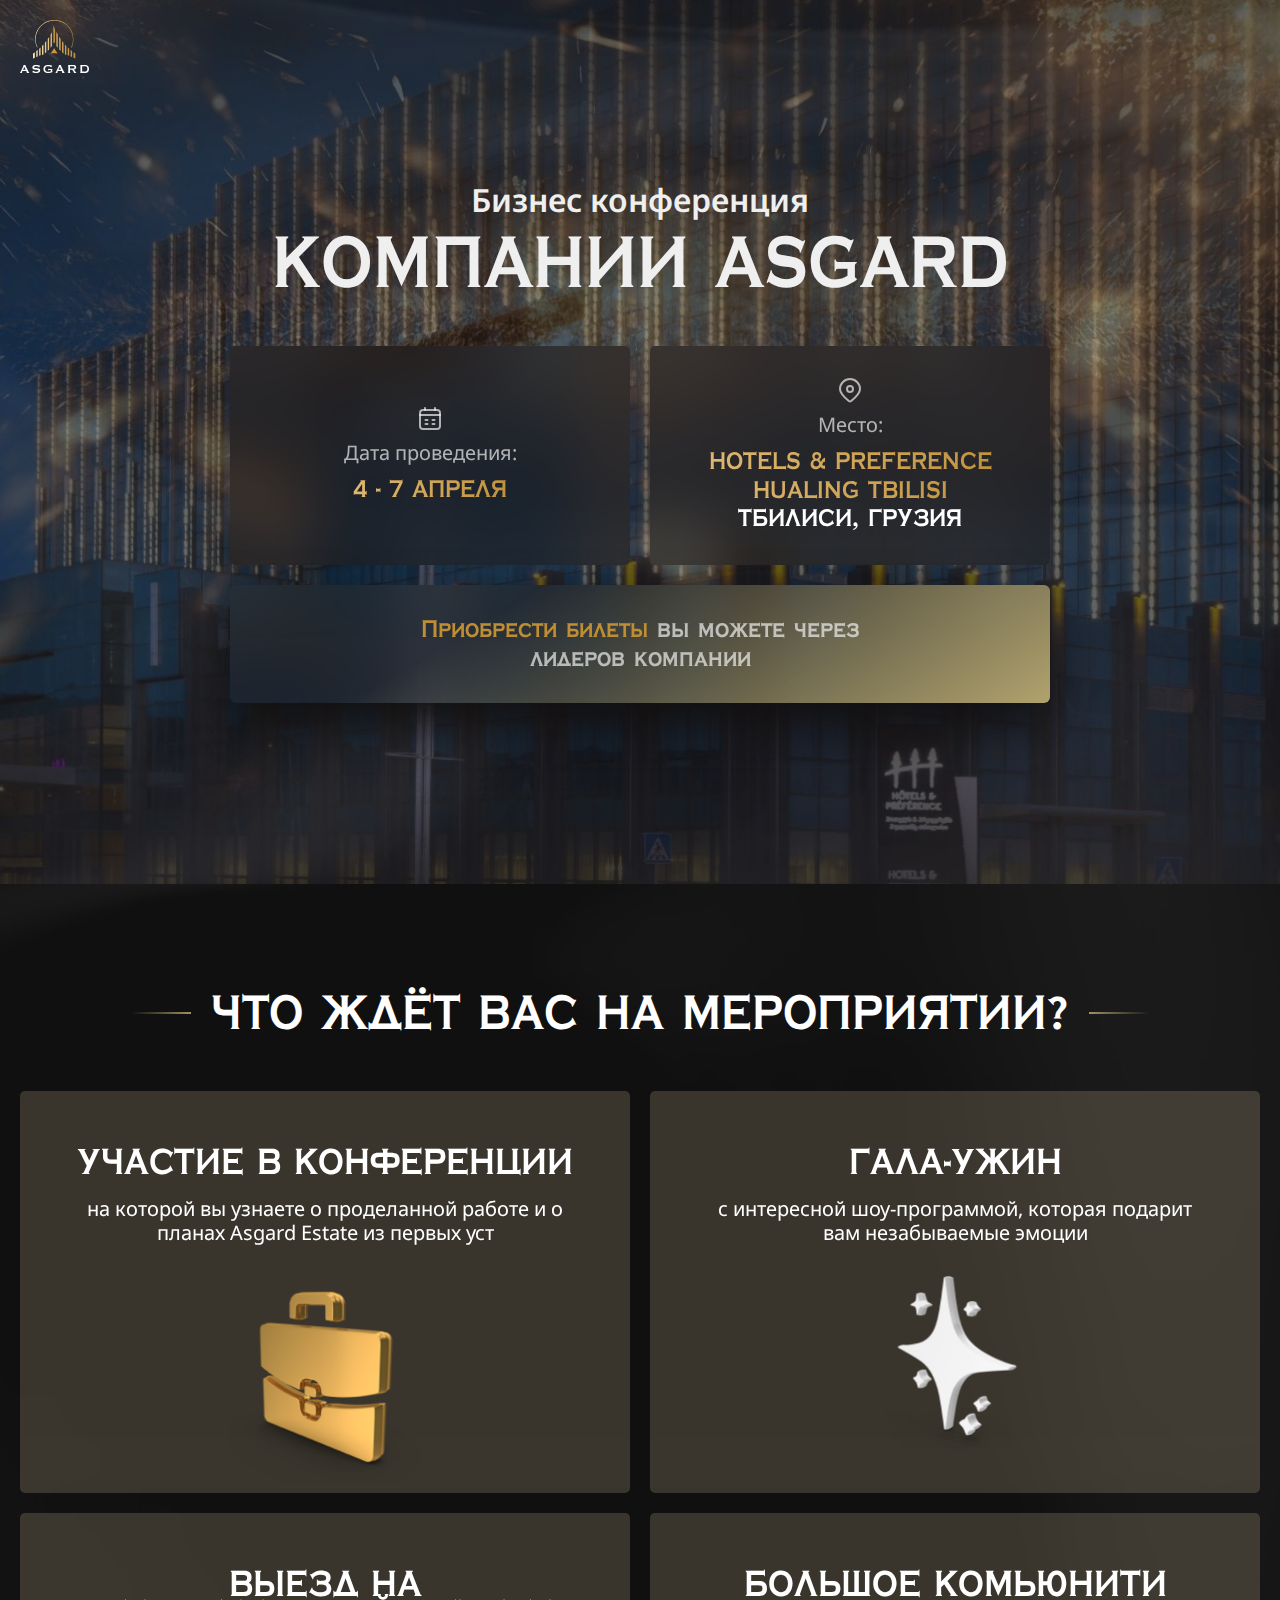
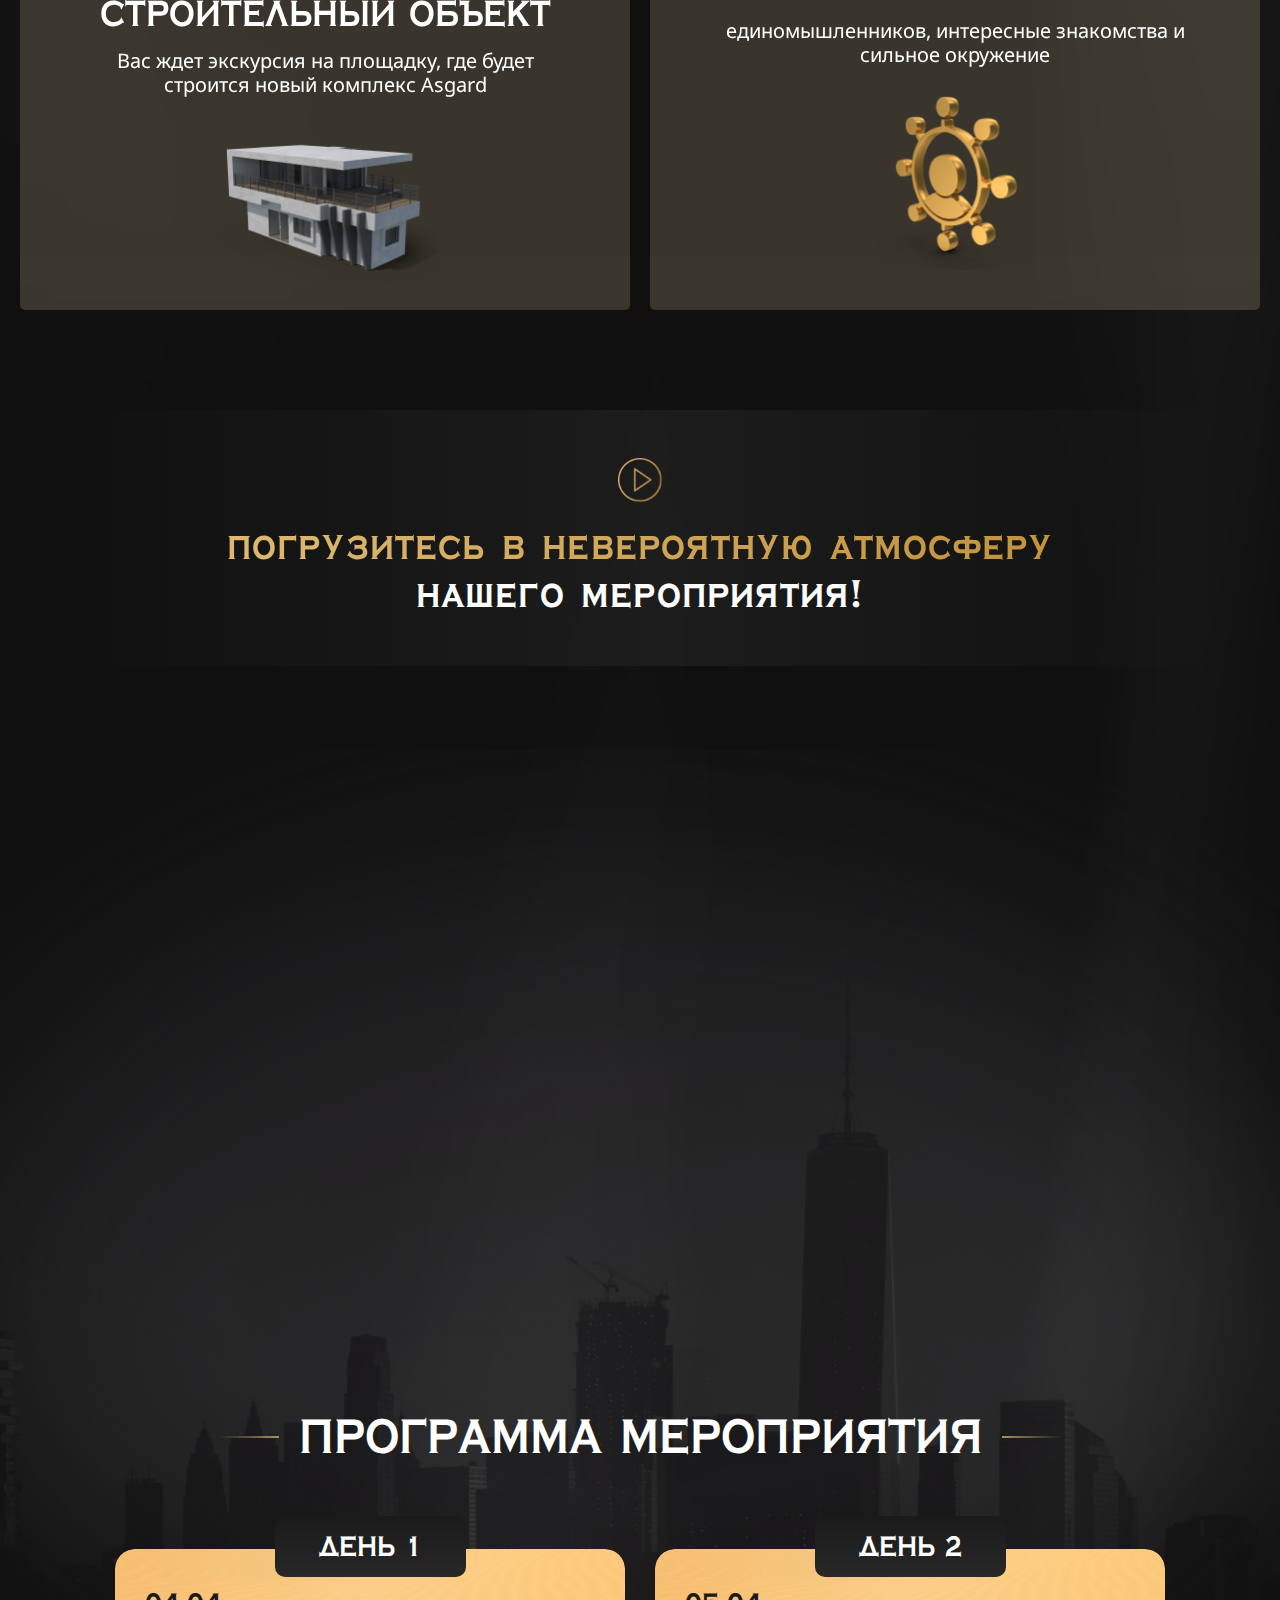
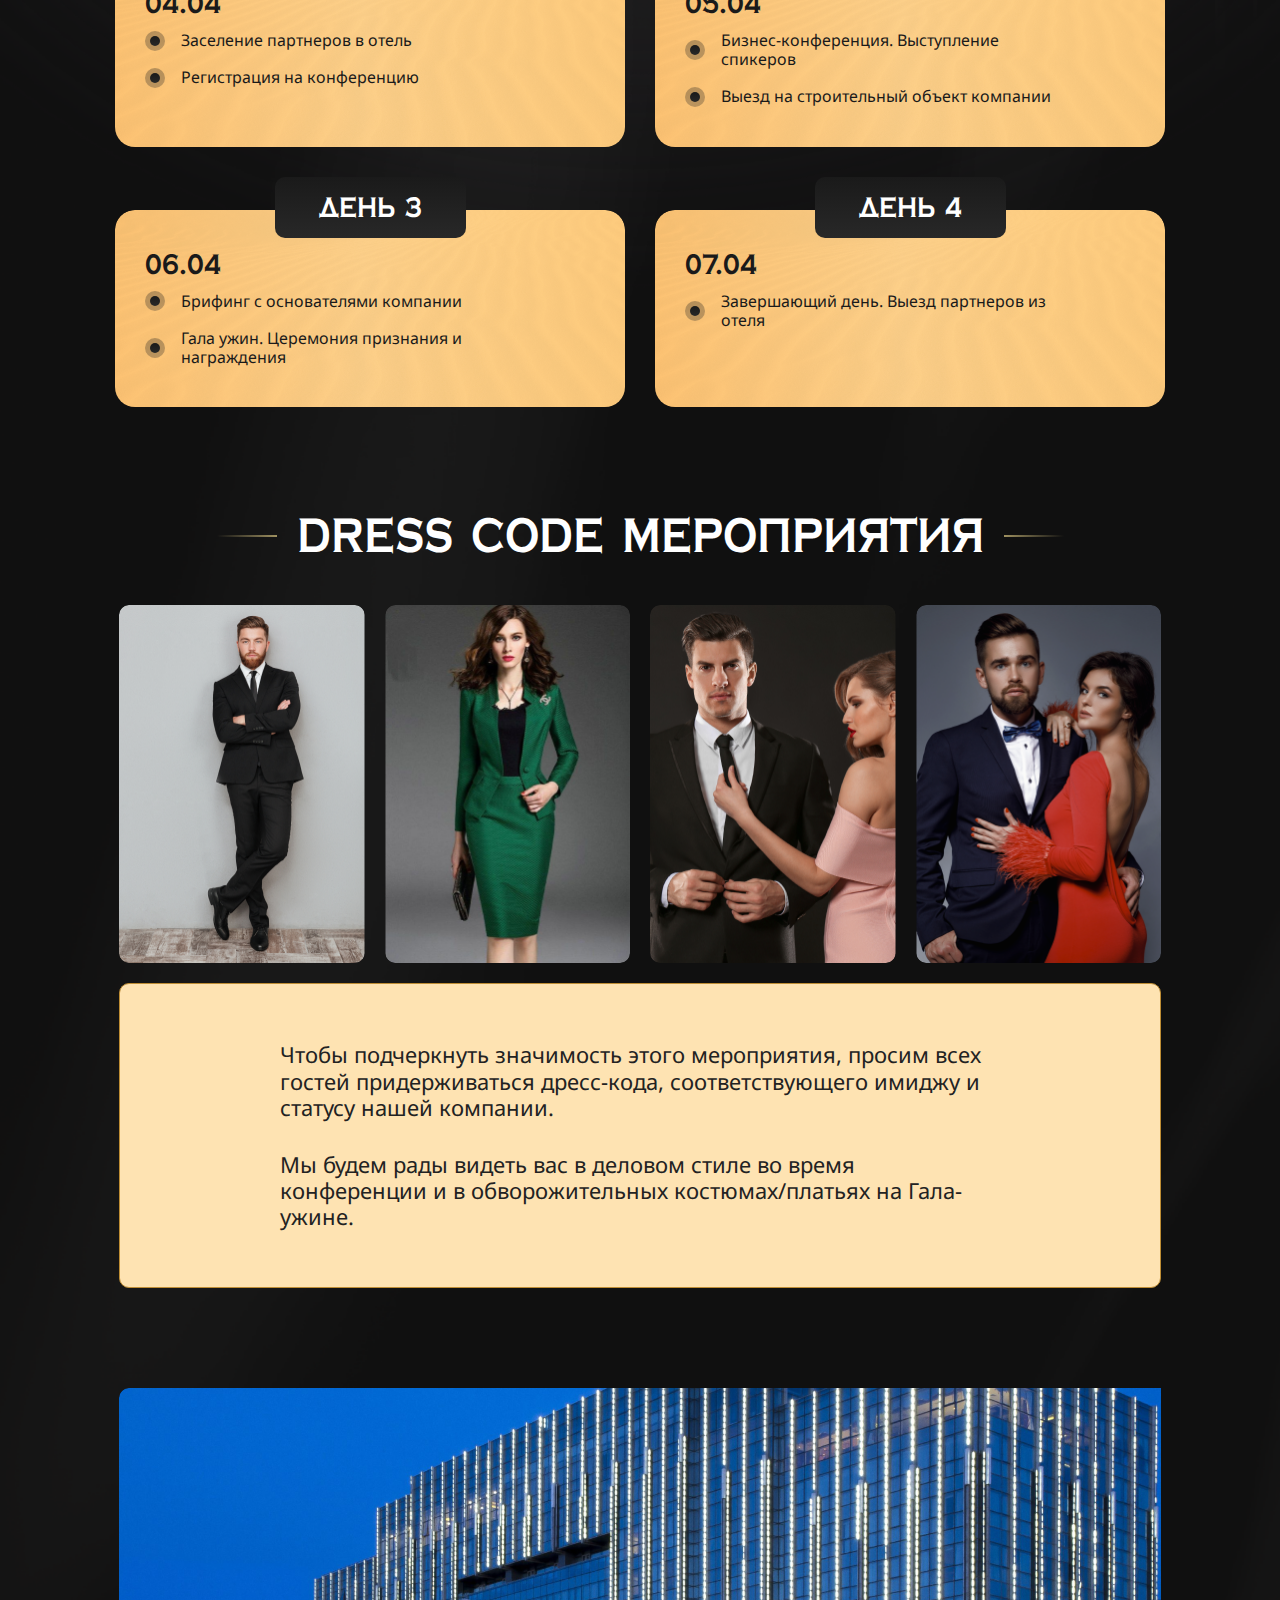
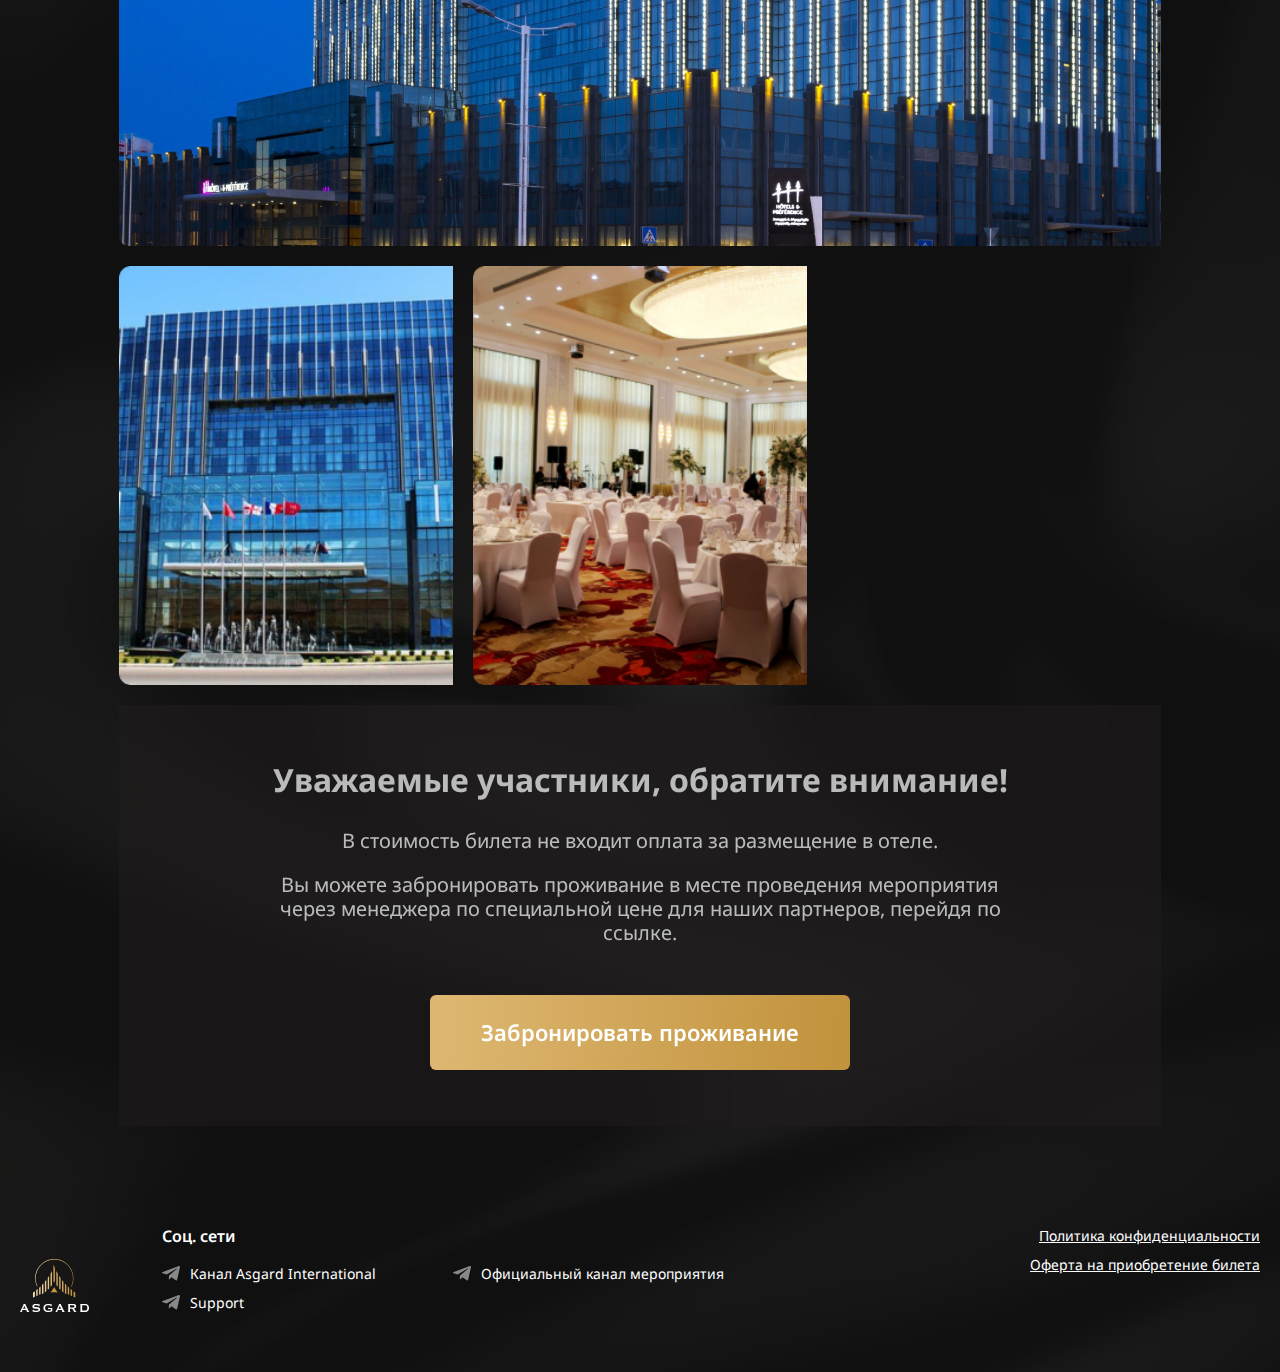
==== commit 043566ce: "add politic, add footer" ====
--- a/index.html
+++ b/index.html
@@ -232,7 +232,7 @@
           <div class="footer__social-content">
             <div class="footer__social-title">Соц. сети</div>
             <div class="footer__social-elems">
-              <a href="" target="_blank" class="footer__social-elem"
+              <a href="https://t.me/AsgardInternational" target="_blank" class="footer__social-elem"
                 ><svg
                   xmlns="http://www.w3.org/2000/svg"
                   width="18"
@@ -248,7 +248,7 @@
                 </svg>
                 <p>Канал Asgard International</p></a
               >
-              <a href="" target="_blank" class="footer__social-elem"
+              <a href="https://t.me/asgardtbilisi" target="_blank" class="footer__social-elem"
                 ><svg
                   xmlns="http://www.w3.org/2000/svg"
                   width="18"
@@ -264,7 +264,7 @@
                 </svg>
                 <p>Официальный канал мероприятия</p></a
               >
-              <a href="" target="_blank" class="footer__social-elem"
+              <a href="https://t.me/asgard_support_bot" target="_blank" class="footer__social-elem"
                 ><svg
                   xmlns="http://www.w3.org/2000/svg"
                   width="18"
@@ -288,7 +288,9 @@
             <a href="./privacy-policy.html" target="_blank" class="footer__social-link"
               >Политика конфиденциальности</a
             >
-            <a href="" target="_blank" class="footer__social-link">Пользовательское соглашение</a>
+            <a href="./offer.html" target="_blank" class="footer__social-link"
+              >Оферта на приобретение билета</a
+            >
           </div>
         </div>
       </div>
--- a/css/styles.css
+++ b/css/styles.css
@@ -1 +1 @@
-@font-face{font-family:"CopperPlate";src:url("../fonts/copperplate_bold.eot");src:url("../fonts/copperplate_bold.eot?#iefix") format("embedded-opentype"),url("../fonts/copperplate_bold.woff2") format("woff2"),url("../fonts/copperplate_bold.woff") format("woff"),url("../fonts/copperplate_bold.ttf") format("truetype"),url("../fonts/copperplate_bold.svg#copperplate_bold") format("svg")}:root{--font-text: "Noto Sans", sans-serif;--font-text-2: "CopperPlate", sans-serif}html,body,*,*::after,*::before{padding:0;margin:0;box-sizing:border-box;font-weight:400}ul,ol{list-style:none}img{width:100%;height:100%;-o-object-fit:cover;object-fit:cover}a{color:inherit;text-decoration:none}input[type=number]::-webkit-outer-spin-button,input[type=number]::-webkit-inner-spin-button{-webkit-appearance:none;margin:0}input[type=number]{-moz-appearance:textfield}input[type=number]:hover,input[type=number]:focus{-moz-appearance:number-input}input[type=number]::-webkit-inner-spin-button,input[type=number]::-webkit-outer-spin-button{-webkit-appearance:none;margin:0}body{background-color:#151515;color:#fff;font-family:var(--font-text);font-weight:normal;position:relative}body.lock{overflow:hidden}body.--light{background-color:#fff;color:#121010}.container{width:100%;max-width:1310px;margin:0 auto;padding:0 20px}.logo{display:flex;width:100%;max-width:69px}.title{color:#fff;font-family:var(--font-text-2);font-size:48px;font-weight:700;line-height:120%;text-transform:uppercase;max-width:-moz-fit-content;max-width:fit-content;margin:0 auto;position:relative;text-align:center;padding:0 318px}.title::before,.title::after{content:"";position:absolute;width:100%;max-width:268px;height:2px;top:50%;transform:translateY(-50%);opacity:.9}.title::before{left:0;background-image:linear-gradient(90deg, rgba(29, 29, 29, 0) 40%, #c0af73 106.77%)}.title::after{right:0;background-image:linear-gradient(-90deg, rgba(29, 29, 29, 0) 40%, #c0af73 106.77%)}@media(max-width: 1500px){.title{padding:0 120px}.title::before,.title::after{max-width:100px}}@media(max-width: 1100px){.title{font-size:40px}}@media(max-width: 768px){.title{padding:0 20px}.title::before,.title::after{display:none}}@media(max-width: 450px){.title{font-size:30px}}.header{position:absolute;z-index:3;width:100%;top:0;left:0;max-width:1800px;padding:20px}@media(max-width: 768px){.header{display:flex;justify-content:center}}.cover{position:relative;padding:181px 0;background-image:url(../img/cover/bg.jpg);background-repeat:no-repeat;background-position:top center;background-size:cover}.cover__wrapper{text-align:center;width:100%;max-width:820px;margin:0 auto;color:#efefef;position:relative;z-index:3}.cover__suptitle{font-size:32px;font-weight:600;line-height:120%}.cover__title{font-family:var(--font-text-2);font-size:72px;line-height:120%;text-transform:uppercase;margin-bottom:40px}.cover__infos{width:100%;display:grid;grid-template-columns:repeat(2, 1fr);grid-column-gap:20px;grid-row-gap:10px;margin-bottom:20px}.cover__info{border-radius:5px;background-color:rgba(32,28,28,.5);-webkit-backdrop-filter:blur(25px);backdrop-filter:blur(25px);display:flex;flex-direction:column;align-items:center;justify-content:center;padding:32px 52px}.cover__info-icon{max-width:24px;width:100%;display:flex;margin-bottom:10px}.cover__info-desc{color:rgba(239,239,239,.7);font-size:20px;line-height:120%;margin-bottom:10px}.cover__info-title{font-family:var(--font-text-2);font-size:24px;font-weight:700;line-height:120%;text-transform:uppercase;color:#fff}.cover__info-title span{font-weight:700;background-image:linear-gradient(274deg, #be8d34 -14.04%, #fee3b2 215.29%);background-clip:text;-webkit-background-clip:text;-webkit-text-fill-color:rgba(0,0,0,0);display:inline-block}.cover__desc{padding:30px 20px;display:flex;justify-content:center;border-radius:6.03px;background-image:linear-gradient(149deg, rgba(29, 29, 29, 0) 30.61%, #c0af73 106.77%);box-shadow:0px 25.325px 51.856px 0px #121010;-webkit-backdrop-filter:blur(30.149055481px);backdrop-filter:blur(30.149055481px)}.cover__desc p{max-width:523px;color:rgba(239,239,239,.7);font-family:var(--font-text-2);font-size:24px;font-weight:700;line-height:120%}.cover__desc span{font-weight:700;color:#be8d34}@media(max-width: 850px){.cover{padding:130px 0}.cover__suptitle{font-size:24px}.cover__title{font-size:60px}.cover__info{padding:32px 20px}.cover__info-desc{font-size:18px}.cover__info-title{font-size:20px}}@media(max-width: 768px){.cover{padding:100px 0}.cover__title{font-size:50px;margin-bottom:20px}}@media(max-width: 650px){.cover__infos{grid-template-columns:repeat(1, 1fr);margin-bottom:10px}.cover__info{padding:20px}.cover__info-icon{max-width:20px;margin-bottom:5px}.cover__info-desc{font-size:16px;margin-bottom:5px}}@media(max-width: 500px){.cover__title{font-size:40px}}@media(max-width: 450px){.cover__title{font-size:35px}}.schedule{padding-top:100px;margin-bottom:100px;position:relative}.schedule__decore{position:absolute;left:0;top:-285px;width:100%;height:3544px;background-image:url("../img/decor/1.png");background-repeat:no-repeat;background-position:top center;background-size:cover;z-index:1;pointer-events:none}.schedule__wrapper{width:100%;max-width:1270px;position:relative;z-index:3}.schedule__title{margin-bottom:50px;position:relative;z-index:3}.schedule__items{display:grid;grid-template-columns:repeat(2, 1fr);grid-column-gap:20px;grid-row-gap:20px}.schedule__item{padding:56px 56px 10px;border-radius:5px;background-color:rgba(224,203,163,.2);-webkit-backdrop-filter:blur(25px);backdrop-filter:blur(25px);text-align:center}.schedule__item-title{leading-trim:both;text-edge:cap;font-family:var(--font-text-2);font-size:36px;font-weight:700;line-height:83.333%;text-transform:uppercase;margin-bottom:20px}.schedule__item-text{leading-trim:both;text-edge:cap;font-size:20px;line-height:120%;margin-bottom:18px}.schedule__item-img{display:flex;max-width:228px;width:100%;margin:0 auto}@media(max-width: 900px){.schedule__item{padding:40px 20px 10px}.schedule__item-img{max-width:150px}}@media(max-width: 768px){.schedule__items{grid-template-columns:repeat(1, 1fr)}.schedule__item-title{font-size:30px}.schedule__item-text{font-size:16px}}.video{margin-bottom:100px;position:relative}.video__decore{position:absolute;left:0;top:339px;width:100%;height:1237px;background-image:url("../img/decor/2.png");background-repeat:no-repeat;background-position:top center;background-size:cover;z-index:1;pointer-events:none}.video__decore-1{position:absolute;z-index:2;width:100%;max-width:515px;left:0;top:151px;pointer-events:none}.video__decore-2{position:absolute;z-index:2;width:100%;max-width:542px;right:0;top:11px;pointer-events:none}.video__wrapper{width:100%;max-width:1200px;margin:0 auto;position:relative;z-index:3}.video__info{padding:48px 20px;display:flex;flex-direction:column;align-items:center;margin-bottom:50px;background:linear-gradient(90deg, rgba(217, 217, 217, 0) 0%, rgba(255, 255, 255, 0.05) 52.23%, rgba(217, 217, 217, 0) 100%)}.video__info-icon{display:flex;width:100%;max-width:44px;margin-bottom:20px}.video__info-text{text-align:center;font-family:var(--font-text-2);font-size:40px;font-weight:700;line-height:120%;letter-spacing:1.2px;max-width:845px}.video__info-text span{background:linear-gradient(274deg, #be8d34 -14.04%, #fee3b2 215.29%);background-clip:text;-webkit-background-clip:text;-webkit-text-fill-color:rgba(0,0,0,0)}.video__iframe{height:592px;border-radius:20px;overflow:hidden}@media(max-width: 1300px){.video__decore-1,.video__decore-2{display:none}}@media(max-width: 1150px){.video__iframe{height:450px}}@media(max-width: 1000px){.video__info-text{font-size:30px}}@media(max-width: 850px){.video__iframe{height:375px}}@media(max-width: 768px){.video__iframe{height:300px}}@media(max-width: 560px){.video__info-text{font-size:24px}.video__info-text br{display:none}.video__iframe{height:250px}}@media(max-width: 500px){.video__iframe{height:200px}}@media(max-width: 400px){.video__iframe{height:150px}}.program{margin-bottom:100px}.program__wrapper{width:100%;max-width:1050px;margin:0 auto;position:relative;z-index:3}.program__title{margin-bottom:83px;position:relative;z-index:3}.program__items{display:grid;grid-template-columns:repeat(2, 1fr);grid-column-gap:30px;grid-row-gap:63px}.program__item{border-radius:20px;background-image:url("../img/program/img.png");background-repeat:no-repeat;background-position:top center;background-size:cover;color:#1a1a1a;padding:0 30px 40px}.program__item-num{border-radius:10px;background:linear-gradient(180deg, #1a1a1a 0%, #282828 100%);color:#fff;text-align:center;font-family:var(--font-text-2);font-size:28px;font-weight:700;line-height:120%;text-transform:uppercase;max-width:-moz-fit-content;max-width:fit-content;padding:14px 44px;margin:-33px auto 10px}.program__item-date{font-family:var(--font-text-2);font-size:28px;font-weight:700;line-height:120%;text-transform:uppercase;margin-bottom:10px}.program__item-list{width:100%;max-width:380px}.program__item-list-elem{font-size:16px;line-height:120%;position:relative;padding-left:36px;margin-bottom:18px}.program__item-list-elem:last-child{margin-bottom:0}.program__item-list-elem::before{position:absolute;content:"";width:20px;height:20px;top:50%;left:0;transform:translateY(-50%);background-image:url(../img/icons/li.svg);background-repeat:no-repeat;background-position:center;background-size:cover;display:flex}@media(max-width: 768px){.program__items{grid-template-columns:repeat(1, 1fr)}.program__item{padding:0 20px 20px}.program__item-list{max-width:100%}}.dresscode{margin-bottom:100px;position:relative}.dresscode__title{margin-bottom:40px;position:relative;z-index:3}.dresscode__wrapper{max-width:1042px;width:100%;margin:0 auto;position:relative;z-index:3}.dresscode__slider{margin-bottom:20px;overflow:hidden}.dresscode__slider-item{border-radius:10px;overflow:hidden;display:flex}.dresscode__info{border-radius:10px;border:1px solid #be8d34;background-color:#fee3b2;padding:57px 20px;display:flex;flex-direction:column;align-items:center;color:#222}.dresscode__info p{width:100%;max-width:720px;leading-trim:both;text-edge:cap;font-size:22px;line-height:120%;margin-bottom:30px}.dresscode__info p:last-child{margin-bottom:0}@media(max-width: 768px){.dresscode__info{padding:40px 20px}.dresscode__info p{font-size:16px}}@media(max-width: 640px){.dresscode__slider{margin-right:-20px}}.footer{padding-bottom:60px;position:relative}.footer__decore{position:absolute;left:0;bottom:0;width:100%;height:2212px;background-image:url("../img/decor/3.png");background-repeat:no-repeat;background-position:top center;background-size:cover;z-index:1;pointer-events:none}.footer__decore-2{position:absolute;left:0;bottom:0;width:100%;height:6304px;background-image:url("../img/decor/4.png");background-repeat:no-repeat;background-position:top center;background-size:cover;z-index:2;pointer-events:none}.footer__wrapper{position:relative;z-index:3;width:100%;max-width:1042px;margin:0 auto;border-radius:10px 0px 0px 0px}.footer__img{width:100%;height:458px;display:flex;border-radius:10px 0px 0px 0px;overflow:hidden;margin-bottom:20px}.footer__pics{margin-bottom:20px;display:grid;grid-template-columns:repeat(3, 1fr);grid-row-gap:20px;grid-column-gap:20px}.footer__pic{border-radius:10px 0px 0px 10px;overflow:hidden;display:flex}.footer__content{padding:56px;text-align:center;background-color:rgba(32,28,28,.5);-webkit-backdrop-filter:blur(25px);backdrop-filter:blur(25px);margin-bottom:100px}.footer__title{color:rgba(255,255,255,.7);leading-trim:both;text-edge:cap;font-size:32px;font-weight:700;line-height:120%;margin-bottom:30px}.footer__text{max-width:747px;width:100%;margin:0 auto 50px}.footer__text p{color:rgba(255,255,255,.7);leading-trim:both;text-edge:cap;font-size:20px;line-height:120%;margin-bottom:20px}.footer__text p:last-child{margin-bottom:0}.footer__btn{margin:0 auto;max-width:420px}.footer__social{width:100%;max-width:1800px;margin:0 auto;padding:0 20px;display:flex;justify-content:space-between;position:relative;z-index:3}.footer__social-item{display:flex;align-items:flex-end;height:-moz-fit-content;height:fit-content}.footer__logo{margin-right:73px}.footer__social-title{font-size:16px;font-weight:600;line-height:130%;margin-bottom:18px}.footer__social-elems{display:grid;grid-template-columns:repeat(2, 1fr);grid-column-gap:20px;grid-row-gap:10px}.footer__social-elem{display:flex;align-items:center}.footer__social-elem svg{max-width:18px;width:100%;margin-right:10px}.footer__social-elem p{font-size:14px;font-weight:400}.footer__social-links{display:flex;flex-direction:column;text-align:right}.footer__social-link{font-size:14px;text-decoration-line:underline;margin-bottom:10px}.footer__social-link:last-child{margin-bottom:0}@media(max-width: 1000px){.footer__img{height:300px}.footer__social{flex-direction:column;align-items:center}.footer__pic{height:250px}.footer__social-item{margin-bottom:30px}.footer__social-item:last-child{margin-bottom:0}}@media(max-width: 768px){.footer__content{padding:40px 20px}.footer__title{font-size:30px}.footer__text p{font-size:16px}.footer__social-elems{grid-template-columns:repeat(1, 1fr)}}@media(max-width: 700px){.footer__pics{grid-template-columns:repeat(2, 1fr)}.footer__pic:nth-child(3){grid-column:1/3}}@media(max-width: 550px){.footer__title{font-size:24px}}@media(max-width: 475px){.footer__social-item{flex-direction:column;align-items:center}.footer__logo{margin-right:0;margin-bottom:30px}.footer__pics{grid-template-columns:repeat(1, 1fr)}.footer__pic:nth-child(3){grid-column:1/2}}.btn{display:flex;justify-content:center;align-items:center;width:100%;border-radius:6.03px;background-image:linear-gradient(274deg, #be8d34 -14.04%, #fee3b2 215.29%);color:#fff;text-align:center;font-family:var(--font-text);font-size:22px;font-weight:600;line-height:120%;padding:24px 10px;cursor:pointer}@media(max-width: 768px){.btn{font-size:16px}}.documentation{padding:150px 0}.documentation--select{font-weight:700}.documentation__block{margin-bottom:80px}.documentation__block:last-child{margin-bottom:0}.documentation__title{font-weight:900;font-size:32px;text-align:center;margin-bottom:30px;font-family:var(--font-text-2)}.documentation__title:last-child{margin-bottom:0}.documentation__title-block{font-size:24px;font-family:var(--font-text-2);font-weight:900;margin-bottom:30px}.documentation p{text-indent:20px}.documentation p,.documentation ul{margin-bottom:20px}.documentation p:last-child,.documentation ul:last-child{margin-bottom:0}.documentation li{text-indent:40px;margin-bottom:10px}.documentation li:last-child{margin-bottom:0}@media(max-width: 1024px){.documentation{padding:100px 0}}@media(max-width: 768px){.documentation{padding:80px 0}.documentation__title{font-size:24px}.documentation__title-block{font-size:20px}}+@font-face{font-family:"CopperPlate";src:url("../fonts/copperplate_bold.eot");src:url("../fonts/copperplate_bold.eot?#iefix") format("embedded-opentype"),url("../fonts/copperplate_bold.woff2") format("woff2"),url("../fonts/copperplate_bold.woff") format("woff"),url("../fonts/copperplate_bold.ttf") format("truetype"),url("../fonts/copperplate_bold.svg#copperplate_bold") format("svg")}:root{--font-text: "Noto Sans", sans-serif;--font-text-2: "CopperPlate", sans-serif}html,body,*,*::after,*::before{padding:0;margin:0;box-sizing:border-box;font-weight:400}ul,ol{list-style:none}img{width:100%;height:100%;-o-object-fit:cover;object-fit:cover}a{color:inherit;text-decoration:none}input[type=number]::-webkit-outer-spin-button,input[type=number]::-webkit-inner-spin-button{-webkit-appearance:none;margin:0}input[type=number]{-moz-appearance:textfield}input[type=number]:hover,input[type=number]:focus{-moz-appearance:number-input}input[type=number]::-webkit-inner-spin-button,input[type=number]::-webkit-outer-spin-button{-webkit-appearance:none;margin:0}body{background-color:#151515;color:#fff;font-family:var(--font-text);font-weight:normal;position:relative}body.lock{overflow:hidden}body.--light{background-color:#fff;color:#121010}.container{width:100%;max-width:1310px;margin:0 auto;padding:0 20px}.logo{display:flex;width:100%;max-width:69px}.title{color:#fff;font-family:var(--font-text-2);font-size:48px;font-weight:700;line-height:120%;text-transform:uppercase;max-width:-moz-fit-content;max-width:fit-content;margin:0 auto;position:relative;text-align:center;padding:0 318px}.title::before,.title::after{content:"";position:absolute;width:100%;max-width:268px;height:2px;top:50%;transform:translateY(-50%);opacity:.9}.title::before{left:0;background-image:linear-gradient(90deg, rgba(29, 29, 29, 0) 40%, #c0af73 106.77%)}.title::after{right:0;background-image:linear-gradient(-90deg, rgba(29, 29, 29, 0) 40%, #c0af73 106.77%)}@media(max-width: 1500px){.title{padding:0 120px}.title::before,.title::after{max-width:100px}}@media(max-width: 1100px){.title{font-size:40px}}@media(max-width: 768px){.title{padding:0 20px}.title::before,.title::after{display:none}}@media(max-width: 450px){.title{font-size:30px}}.header{position:absolute;z-index:3;width:100%;top:0;left:0;max-width:1800px;padding:20px}@media(max-width: 768px){.header{display:flex;justify-content:center}}.cover{position:relative;padding:181px 0;background-image:url(../img/cover/bg.jpg);background-repeat:no-repeat;background-position:top center;background-size:cover}.cover__wrapper{text-align:center;width:100%;max-width:820px;margin:0 auto;color:#efefef;position:relative;z-index:3}.cover__suptitle{font-size:32px;font-weight:600;line-height:120%}.cover__title{font-family:var(--font-text-2);font-size:72px;line-height:120%;text-transform:uppercase;margin-bottom:40px}.cover__infos{width:100%;display:grid;grid-template-columns:repeat(2, 1fr);grid-column-gap:20px;grid-row-gap:10px;margin-bottom:20px}.cover__info{border-radius:5px;background-color:rgba(32,28,28,.5);-webkit-backdrop-filter:blur(25px);backdrop-filter:blur(25px);display:flex;flex-direction:column;align-items:center;justify-content:center;padding:32px 52px}.cover__info-icon{max-width:24px;width:100%;display:flex;margin-bottom:10px}.cover__info-desc{color:rgba(239,239,239,.7);font-size:20px;line-height:120%;margin-bottom:10px}.cover__info-title{font-family:var(--font-text-2);font-size:24px;font-weight:700;line-height:120%;text-transform:uppercase;color:#fff}.cover__info-title span{font-weight:700;background-image:linear-gradient(274deg, #be8d34 -14.04%, #fee3b2 215.29%);background-clip:text;-webkit-background-clip:text;-webkit-text-fill-color:rgba(0,0,0,0);display:inline-block}.cover__desc{padding:30px 20px;display:flex;justify-content:center;border-radius:6.03px;background-image:linear-gradient(149deg, rgba(29, 29, 29, 0) 30.61%, #c0af73 106.77%);box-shadow:0px 25.325px 51.856px 0px #121010;-webkit-backdrop-filter:blur(30.149055481px);backdrop-filter:blur(30.149055481px)}.cover__desc p{max-width:523px;color:rgba(239,239,239,.7);font-family:var(--font-text-2);font-size:24px;font-weight:700;line-height:120%}.cover__desc span{font-weight:700;color:#be8d34}@media(max-width: 850px){.cover{padding:130px 0}.cover__suptitle{font-size:24px}.cover__title{font-size:60px}.cover__info{padding:32px 20px}.cover__info-desc{font-size:18px}.cover__info-title{font-size:20px}}@media(max-width: 768px){.cover{padding:100px 0}.cover__title{font-size:50px;margin-bottom:20px}}@media(max-width: 650px){.cover__infos{grid-template-columns:repeat(1, 1fr);margin-bottom:10px}.cover__info{padding:20px}.cover__info-icon{max-width:20px;margin-bottom:5px}.cover__info-desc{font-size:16px;margin-bottom:5px}}@media(max-width: 500px){.cover__title{font-size:40px}}@media(max-width: 450px){.cover__title{font-size:35px}}.schedule{padding-top:100px;margin-bottom:100px;position:relative}.schedule__decore{position:absolute;left:0;top:-285px;width:100%;height:3544px;background-image:url("../img/decor/1.png");background-repeat:no-repeat;background-position:top center;background-size:cover;z-index:1;pointer-events:none}.schedule__wrapper{width:100%;max-width:1270px;position:relative;z-index:3}.schedule__title{margin-bottom:50px;position:relative;z-index:3}.schedule__items{display:grid;grid-template-columns:repeat(2, 1fr);grid-column-gap:20px;grid-row-gap:20px}.schedule__item{padding:56px 56px 10px;border-radius:5px;background-color:rgba(224,203,163,.2);-webkit-backdrop-filter:blur(25px);backdrop-filter:blur(25px);text-align:center}.schedule__item-title{leading-trim:both;text-edge:cap;font-family:var(--font-text-2);font-size:36px;font-weight:700;line-height:83.333%;text-transform:uppercase;margin-bottom:20px}.schedule__item-text{leading-trim:both;text-edge:cap;font-size:20px;line-height:120%;margin-bottom:18px}.schedule__item-img{display:flex;max-width:228px;width:100%;margin:0 auto}@media(max-width: 900px){.schedule__item{padding:40px 20px 10px}.schedule__item-img{max-width:150px}}@media(max-width: 768px){.schedule__items{grid-template-columns:repeat(1, 1fr)}.schedule__item-title{font-size:30px}.schedule__item-text{font-size:16px}}.video{margin-bottom:100px;position:relative}.video__decore{position:absolute;left:0;top:339px;width:100%;height:1237px;background-image:url("../img/decor/2.png");background-repeat:no-repeat;background-position:top center;background-size:cover;z-index:1;pointer-events:none}.video__decore-1{position:absolute;z-index:2;width:100%;max-width:515px;left:0;top:151px;pointer-events:none}.video__decore-2{position:absolute;z-index:2;width:100%;max-width:542px;right:0;top:11px;pointer-events:none}.video__wrapper{width:100%;max-width:1200px;margin:0 auto;position:relative;z-index:3}.video__info{padding:48px 20px;display:flex;flex-direction:column;align-items:center;margin-bottom:50px;background:linear-gradient(90deg, rgba(217, 217, 217, 0) 0%, rgba(255, 255, 255, 0.05) 52.23%, rgba(217, 217, 217, 0) 100%)}.video__info-icon{display:flex;width:100%;max-width:44px;margin-bottom:20px}.video__info-text{text-align:center;font-family:var(--font-text-2);font-size:40px;font-weight:700;line-height:120%;letter-spacing:1.2px;max-width:845px}.video__info-text span{background:linear-gradient(274deg, #be8d34 -14.04%, #fee3b2 215.29%);background-clip:text;-webkit-background-clip:text;-webkit-text-fill-color:rgba(0,0,0,0)}.video__iframe{height:592px;border-radius:20px;overflow:hidden}@media(max-width: 1300px){.video__decore-1,.video__decore-2{display:none}}@media(max-width: 1150px){.video__iframe{height:450px}}@media(max-width: 1000px){.video__info-text{font-size:30px}}@media(max-width: 850px){.video__iframe{height:375px}}@media(max-width: 768px){.video__iframe{height:300px}}@media(max-width: 560px){.video__info-text{font-size:24px}.video__info-text br{display:none}.video__iframe{height:250px}}@media(max-width: 500px){.video__iframe{height:200px}}@media(max-width: 400px){.video__iframe{height:150px}}.program{margin-bottom:100px}.program__wrapper{width:100%;max-width:1050px;margin:0 auto;position:relative;z-index:3}.program__title{margin-bottom:83px;position:relative;z-index:3}.program__items{display:grid;grid-template-columns:repeat(2, 1fr);grid-column-gap:30px;grid-row-gap:63px}.program__item{border-radius:20px;background-image:url("../img/program/img.png");background-repeat:no-repeat;background-position:top center;background-size:cover;color:#1a1a1a;padding:0 30px 40px}.program__item-num{border-radius:10px;background:linear-gradient(180deg, #1a1a1a 0%, #282828 100%);color:#fff;text-align:center;font-family:var(--font-text-2);font-size:28px;font-weight:700;line-height:120%;text-transform:uppercase;max-width:-moz-fit-content;max-width:fit-content;padding:14px 44px;margin:-33px auto 10px}.program__item-date{font-family:var(--font-text-2);font-size:28px;font-weight:700;line-height:120%;text-transform:uppercase;margin-bottom:10px}.program__item-list{width:100%;max-width:380px}.program__item-list-elem{font-size:16px;line-height:120%;position:relative;padding-left:36px;margin-bottom:18px}.program__item-list-elem:last-child{margin-bottom:0}.program__item-list-elem::before{position:absolute;content:"";width:20px;height:20px;top:50%;left:0;transform:translateY(-50%);background-image:url(../img/icons/li.svg);background-repeat:no-repeat;background-position:center;background-size:cover;display:flex}@media(max-width: 768px){.program__items{grid-template-columns:repeat(1, 1fr)}.program__item{padding:0 20px 20px}.program__item-list{max-width:100%}}.dresscode{margin-bottom:100px;position:relative}.dresscode__title{margin-bottom:40px;position:relative;z-index:3}.dresscode__wrapper{max-width:1042px;width:100%;margin:0 auto;position:relative;z-index:3}.dresscode__slider{margin-bottom:20px;overflow:hidden}.dresscode__slider-item{border-radius:10px;overflow:hidden;display:flex}.dresscode__info{border-radius:10px;border:1px solid #be8d34;background-color:#fee3b2;padding:57px 20px;display:flex;flex-direction:column;align-items:center;color:#222}.dresscode__info p{width:100%;max-width:720px;leading-trim:both;text-edge:cap;font-size:22px;line-height:120%;margin-bottom:30px}.dresscode__info p:last-child{margin-bottom:0}@media(max-width: 768px){.dresscode__info{padding:40px 20px}.dresscode__info p{font-size:16px}}@media(max-width: 640px){.dresscode__slider{margin-right:-20px}}.footer{padding-bottom:60px;position:relative}.footer__decore{position:absolute;left:0;bottom:0;width:100%;height:2212px;background-image:url("../img/decor/3.png");background-repeat:no-repeat;background-position:top center;background-size:cover;z-index:1;pointer-events:none}.footer__decore-2{position:absolute;left:0;bottom:0;width:100%;height:6304px;background-image:url("../img/decor/4.png");background-repeat:no-repeat;background-position:top center;background-size:cover;z-index:2;pointer-events:none}.footer__wrapper{position:relative;z-index:3;width:100%;max-width:1042px;margin:0 auto;border-radius:10px 0px 0px 0px}.footer__img{width:100%;height:458px;display:flex;border-radius:10px 0px 0px 0px;overflow:hidden;margin-bottom:20px}.footer__pics{margin-bottom:20px;display:grid;grid-template-columns:repeat(3, 1fr);grid-row-gap:20px;grid-column-gap:20px}.footer__pic{border-radius:10px 0px 0px 10px;overflow:hidden;display:flex}.footer__content{padding:56px;text-align:center;background-color:rgba(32,28,28,.5);-webkit-backdrop-filter:blur(25px);backdrop-filter:blur(25px);margin-bottom:100px}.footer__title{color:rgba(255,255,255,.7);leading-trim:both;text-edge:cap;font-size:32px;font-weight:700;line-height:120%;margin-bottom:30px}.footer__text{max-width:747px;width:100%;margin:0 auto 50px}.footer__text p{color:rgba(255,255,255,.7);leading-trim:both;text-edge:cap;font-size:20px;line-height:120%;margin-bottom:20px}.footer__text p:last-child{margin-bottom:0}.footer__btn{margin:0 auto;max-width:420px}.footer__social{width:100%;max-width:1800px;margin:0 auto;padding:0 20px;display:flex;justify-content:space-between;position:relative;z-index:3}.footer__social-item{display:flex;align-items:flex-end;height:-moz-fit-content;height:fit-content}.footer__logo{margin-right:73px}.footer__social-title{font-size:16px;font-weight:600;line-height:130%;margin-bottom:18px}.footer__social-elems{display:grid;grid-template-columns:repeat(2, 1fr);grid-column-gap:20px;grid-row-gap:10px}.footer__social-elem{display:flex;align-items:center}.footer__social-elem:hover p{color:#be8d34}.footer__social-elem:hover svg path{fill:#be8d34}.footer__social-elem svg{max-width:18px;width:100%;margin-right:10px}.footer__social-elem svg path{transition:.3s}.footer__social-elem p{font-size:14px;font-weight:400;transition:.3s}.footer__social-links{display:flex;flex-direction:column;text-align:right}.footer__social-link{font-size:14px;text-decoration-line:underline;margin-bottom:10px;transition:.3s}.footer__social-link:hover{color:#be8d34}.footer__social-link:last-child{margin-bottom:0}@media(max-width: 1000px){.footer__img{height:300px}.footer__social{flex-direction:column;align-items:center}.footer__pic{height:250px}.footer__social-item{margin-bottom:30px}.footer__social-item:last-child{margin-bottom:0}}@media(max-width: 768px){.footer__content{padding:40px 20px}.footer__title{font-size:30px}.footer__text p{font-size:16px}.footer__social-elems{grid-template-columns:repeat(1, 1fr)}}@media(max-width: 700px){.footer__pics{grid-template-columns:repeat(2, 1fr)}.footer__pic:nth-child(3){grid-column:1/3}}@media(max-width: 550px){.footer__title{font-size:24px}}@media(max-width: 475px){.footer__social-item{flex-direction:column;align-items:center}.footer__logo{margin-right:0;margin-bottom:30px}.footer__pics{grid-template-columns:repeat(1, 1fr)}.footer__pic:nth-child(3){grid-column:1/2}}.btn{display:flex;justify-content:center;align-items:center;width:100%;border-radius:6.03px;background-image:linear-gradient(274deg, #be8d34 -14.04%, #fee3b2 215.29%);color:#fff;text-align:center;font-family:var(--font-text);font-size:22px;font-weight:600;line-height:120%;padding:24px 10px;cursor:pointer}@media(max-width: 768px){.btn{font-size:16px}}.documentation{padding:150px 0}.documentation--select{font-weight:700}.documentation__block{margin-bottom:80px}.documentation__block:last-child{margin-bottom:0}.documentation__title{font-weight:900;font-size:32px;text-align:center;margin-bottom:30px;font-family:var(--font-text-2)}.documentation__title:last-child{margin-bottom:0}.documentation__title-block{font-size:24px;font-family:var(--font-text-2);font-weight:900;margin-bottom:30px}.documentation p{text-indent:20px}.documentation p,.documentation ul{margin-bottom:20px}.documentation p:last-child,.documentation ul:last-child{margin-bottom:0}.documentation li{text-indent:40px;margin-bottom:10px}.documentation li:last-child{margin-bottom:0}@media(max-width: 1024px){.documentation{padding:100px 0}}@media(max-width: 768px){.documentation{padding:80px 0}.documentation__title{font-size:24px}.documentation__title-block{font-size:20px}}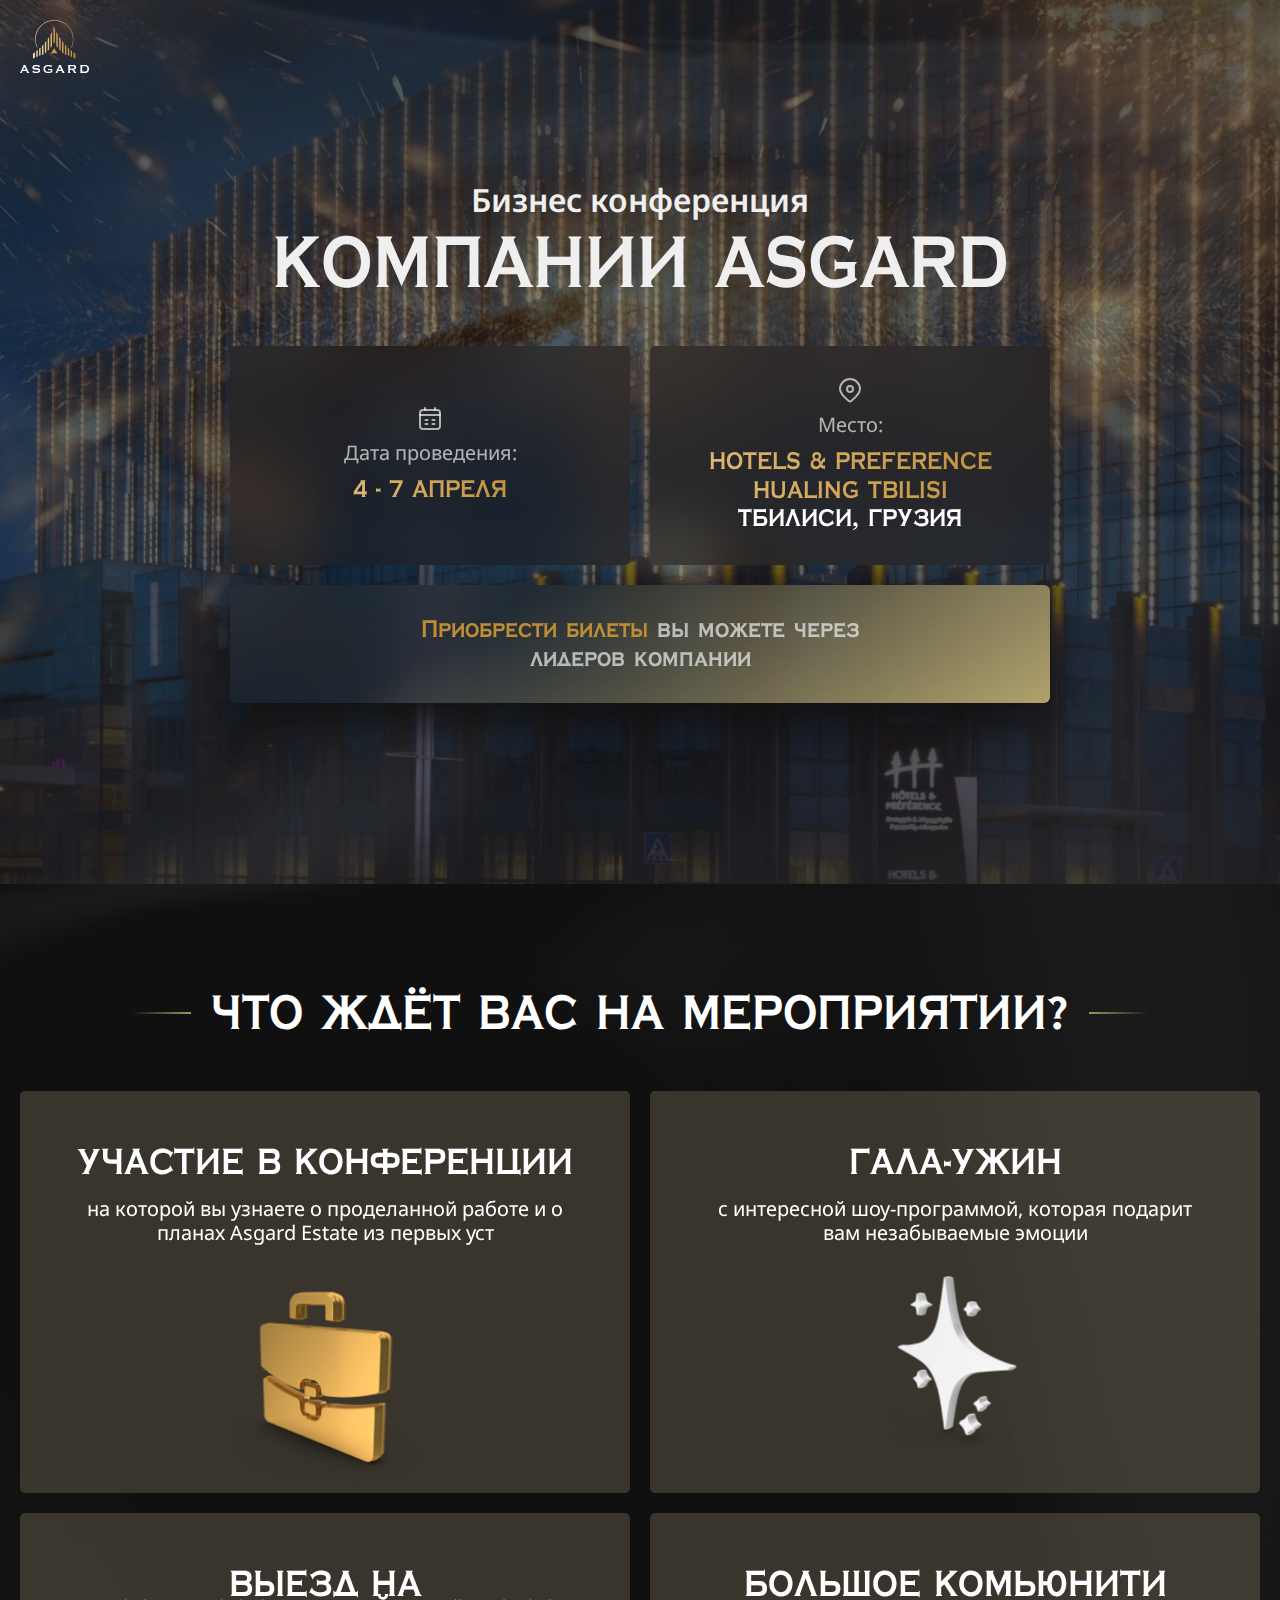
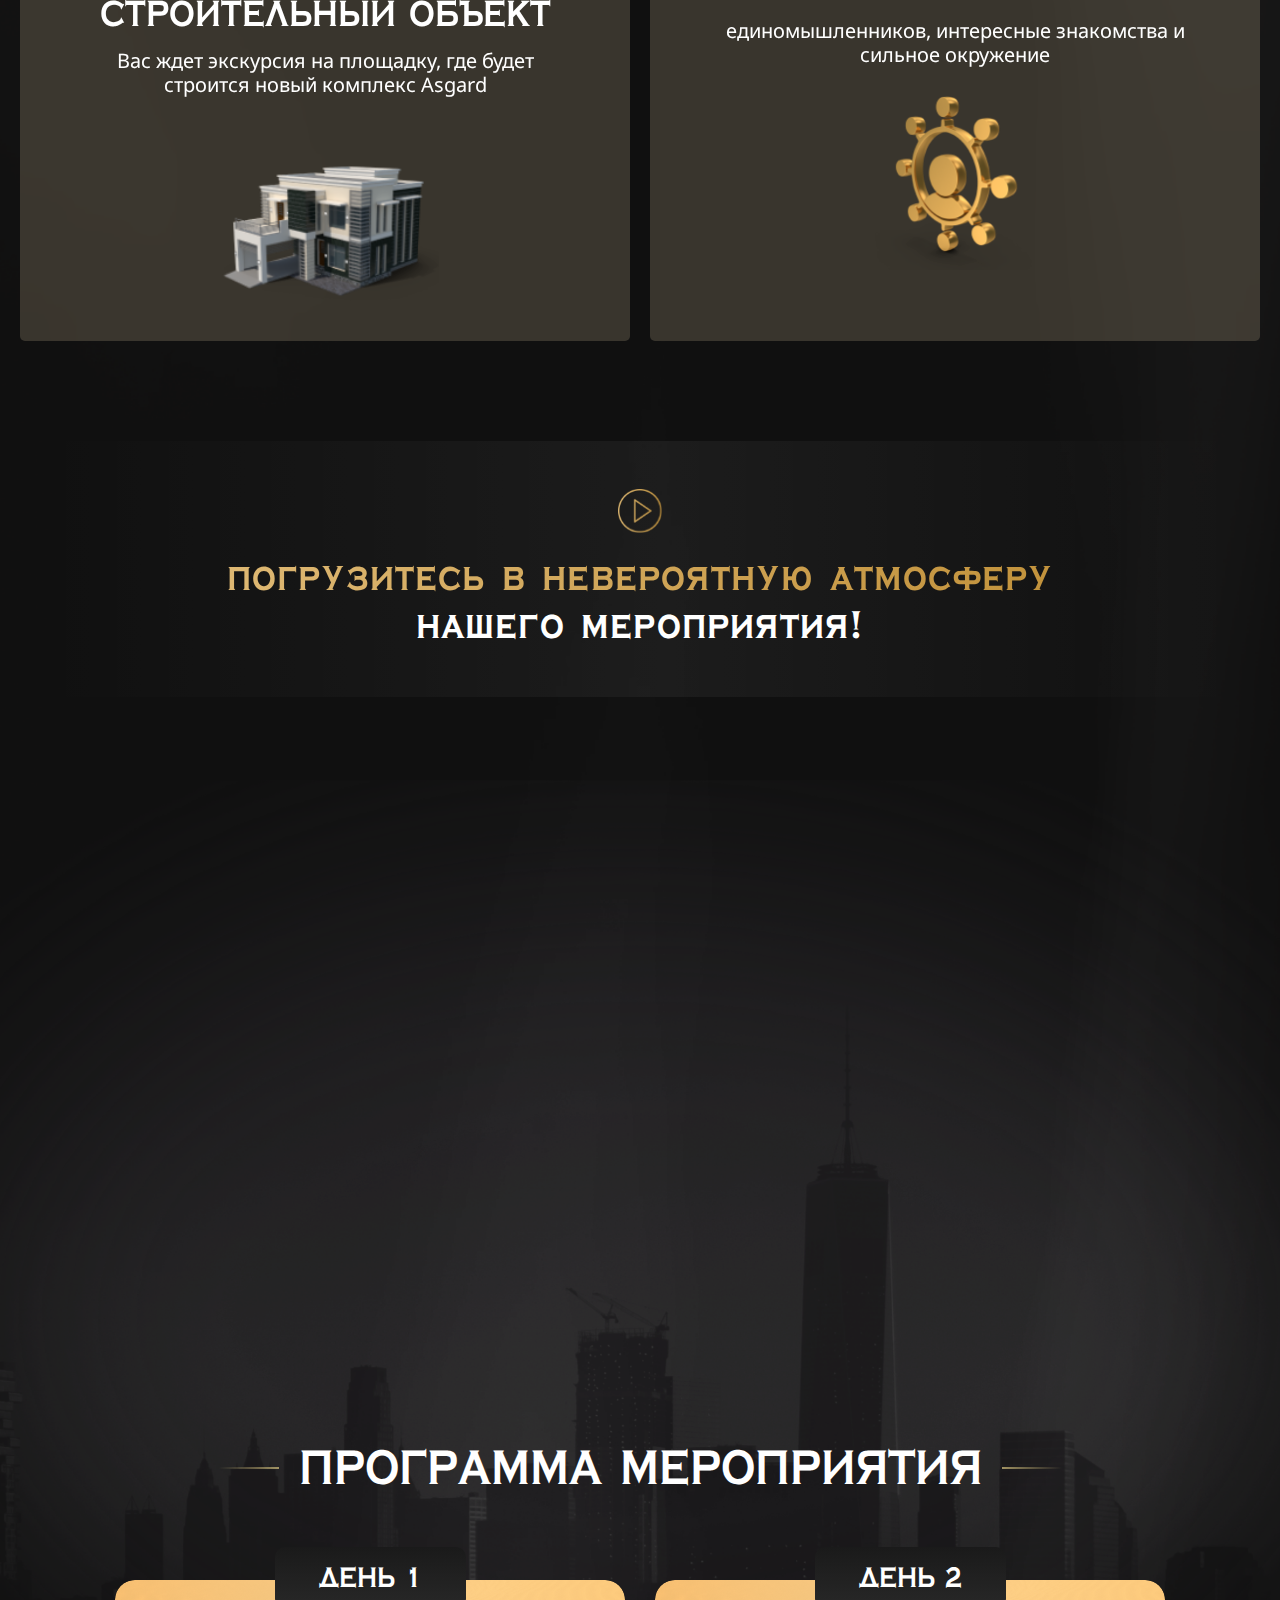
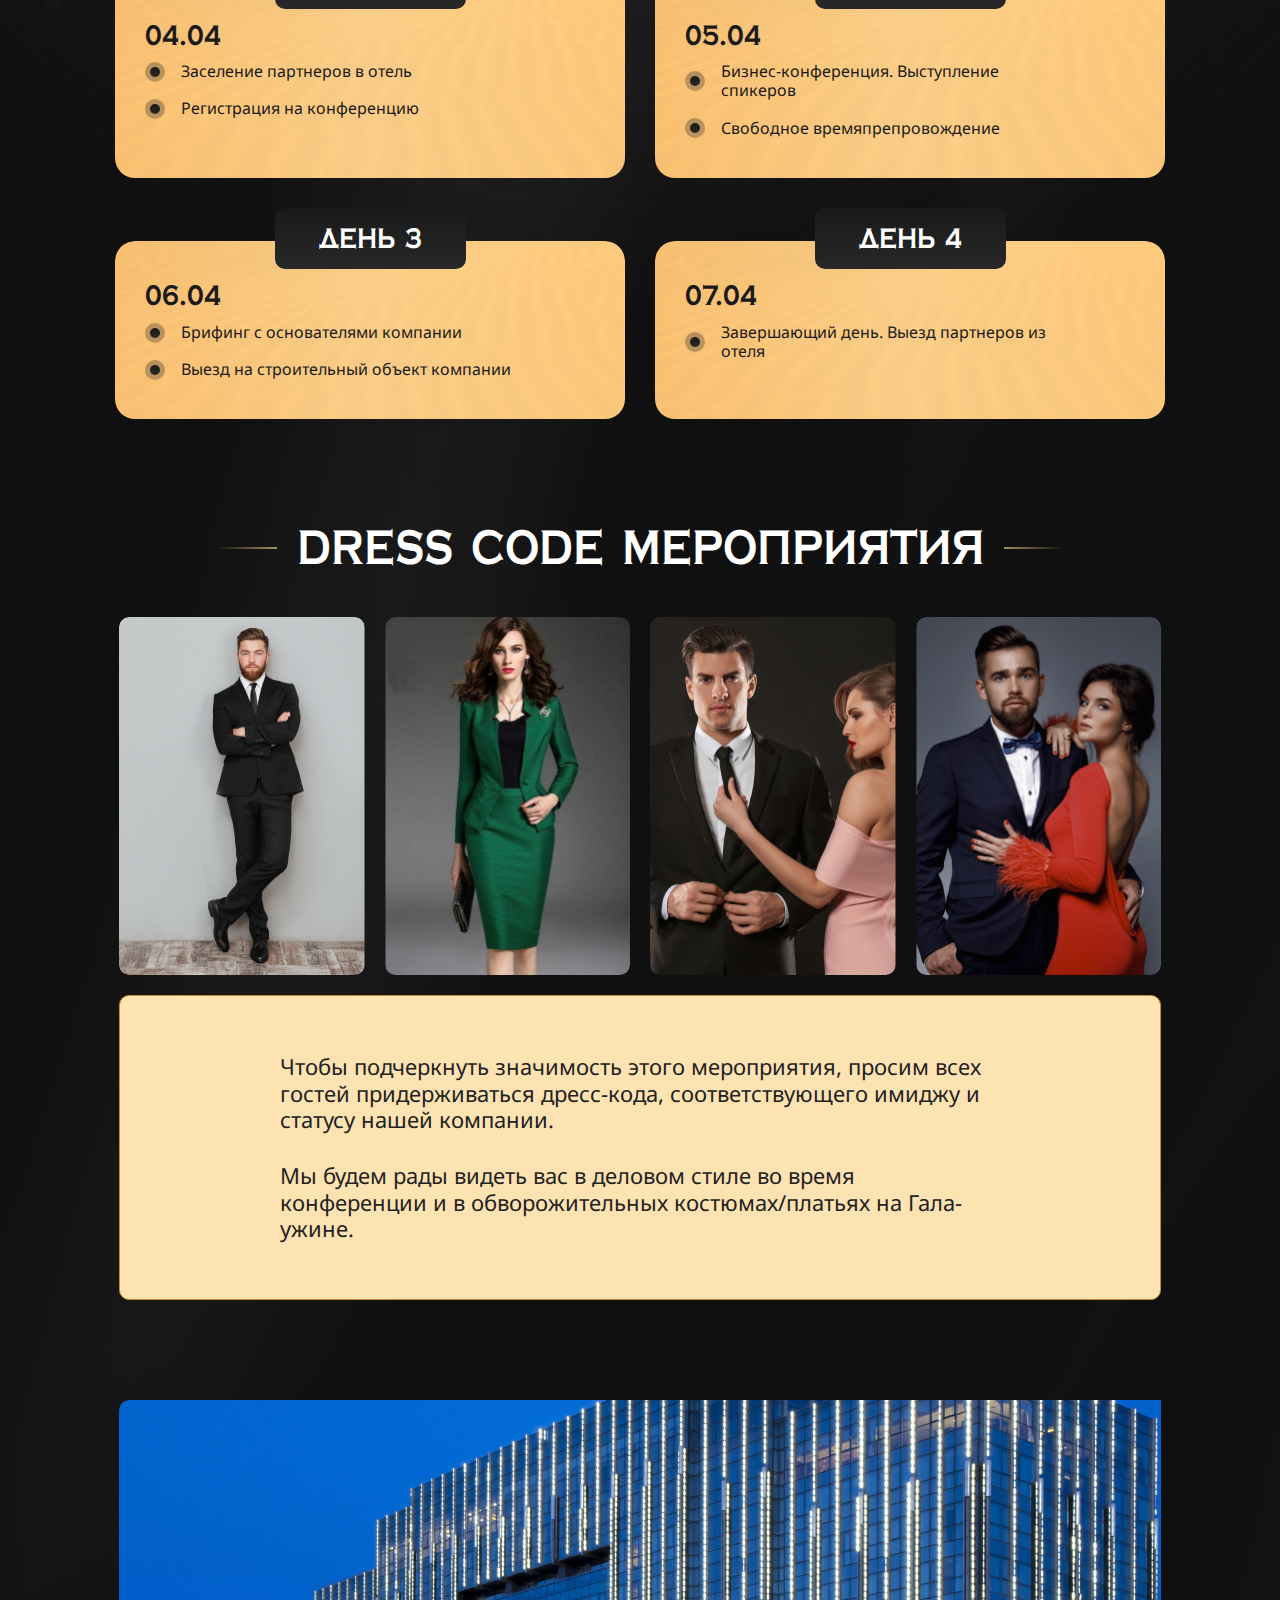
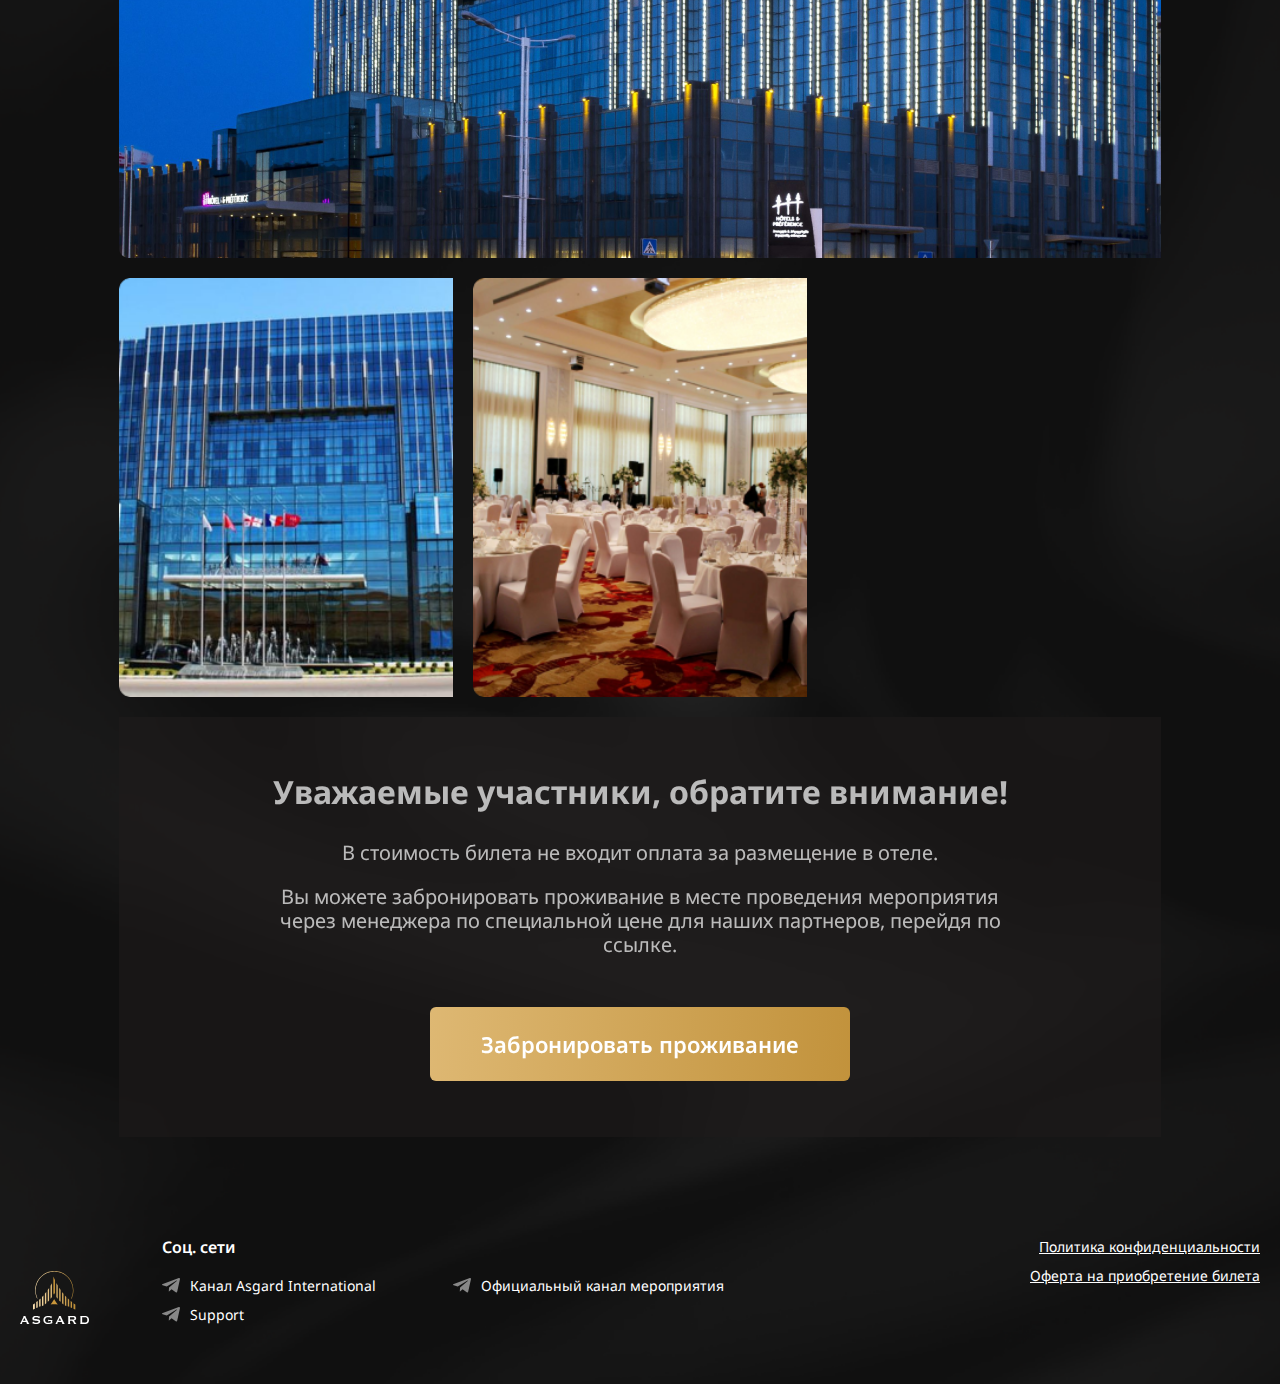
==== commit 16247687: "edit program section" ====
--- a/index.html
+++ b/index.html
@@ -131,7 +131,7 @@
               <div class="program__item-date">05.04</div>
               <ul class="program__item-list">
                 <li class="program__item-list-elem">Бизнес-конференция. Выступление спикеров</li>
-                <li class="program__item-list-elem">Выезд на строительный объект компании</li>
+                <li class="program__item-list-elem">Свободное времяпрепровождение</li>
               </ul>
             </div>
             <div class="program__item">
@@ -139,9 +139,7 @@
               <div class="program__item-date">06.04</div>
               <ul class="program__item-list">
                 <li class="program__item-list-elem">Брифинг с основателями компании</li>
-                <li class="program__item-list-elem">
-                  Гала ужин. Церемония признания и награждения
-                </li>
+                <li class="program__item-list-elem">Выезд на строительный объект компании</li>
               </ul>
             </div>
             <div class="program__item">
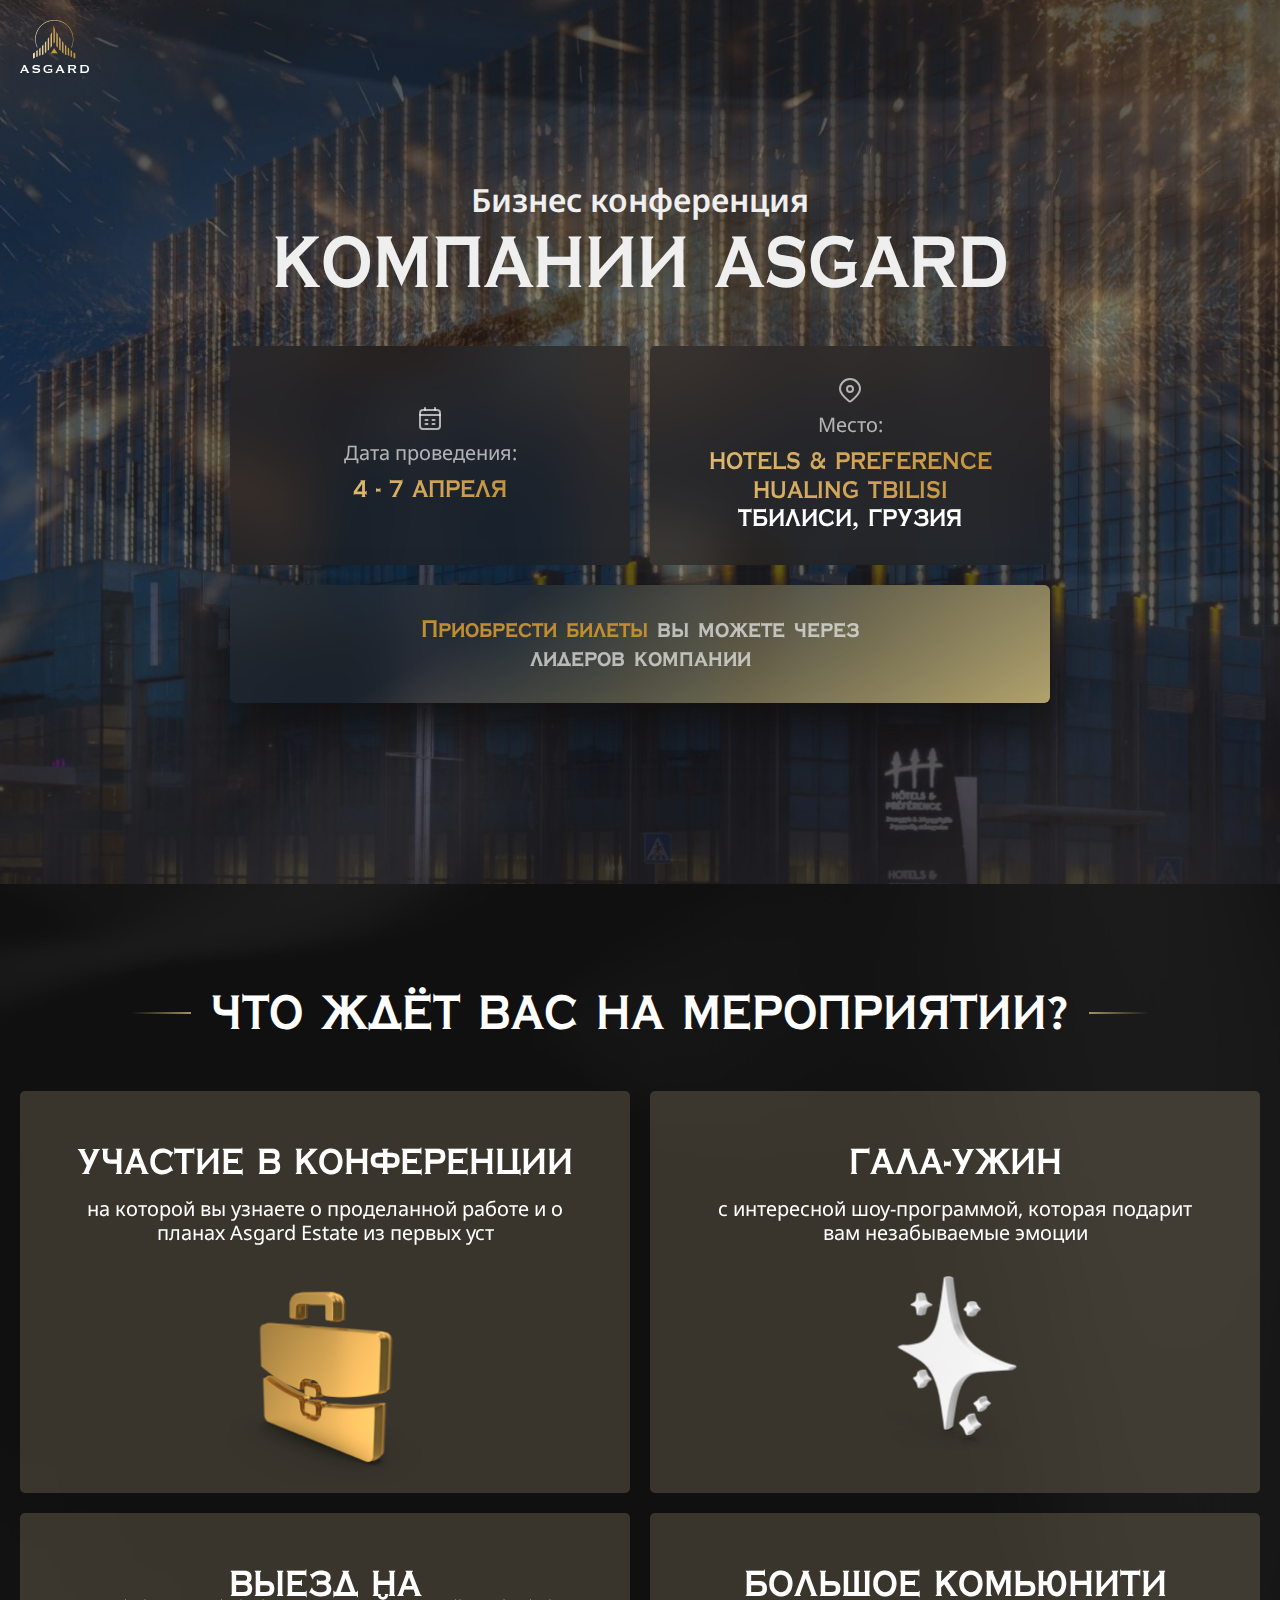
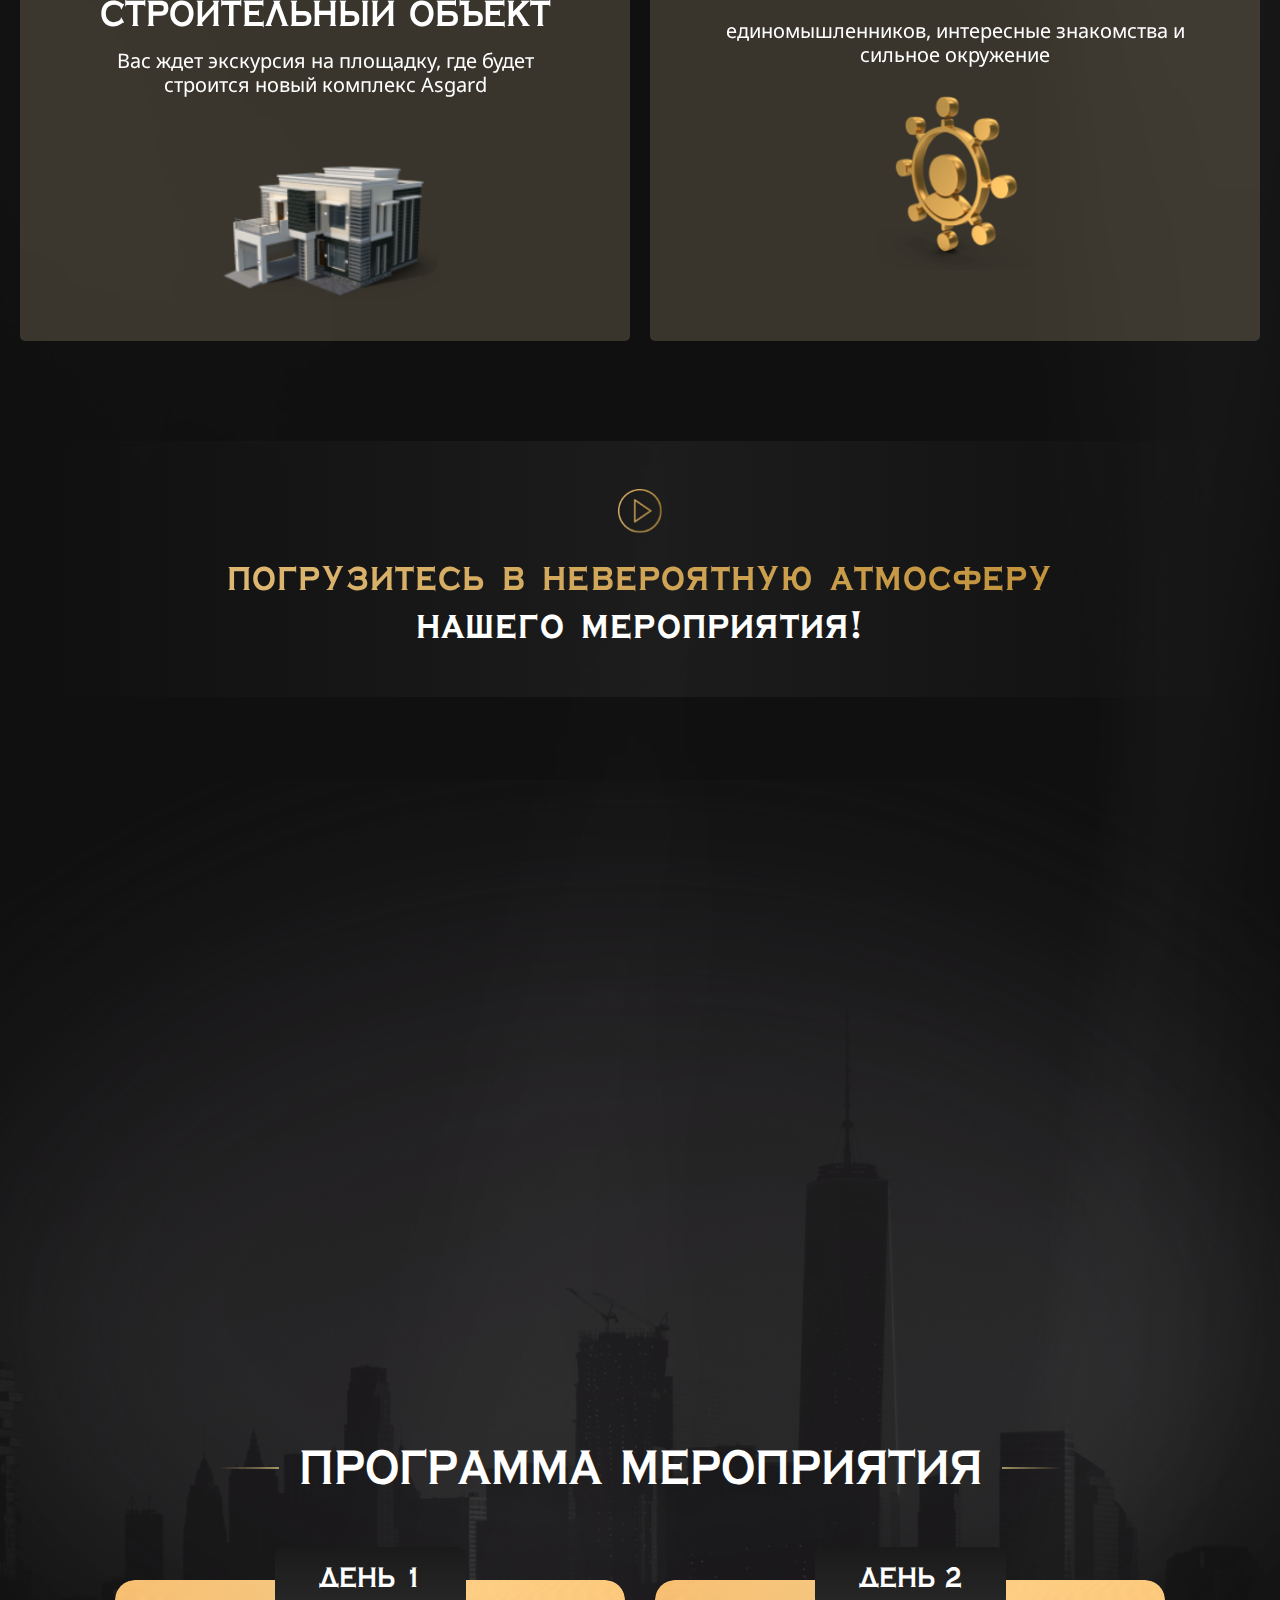
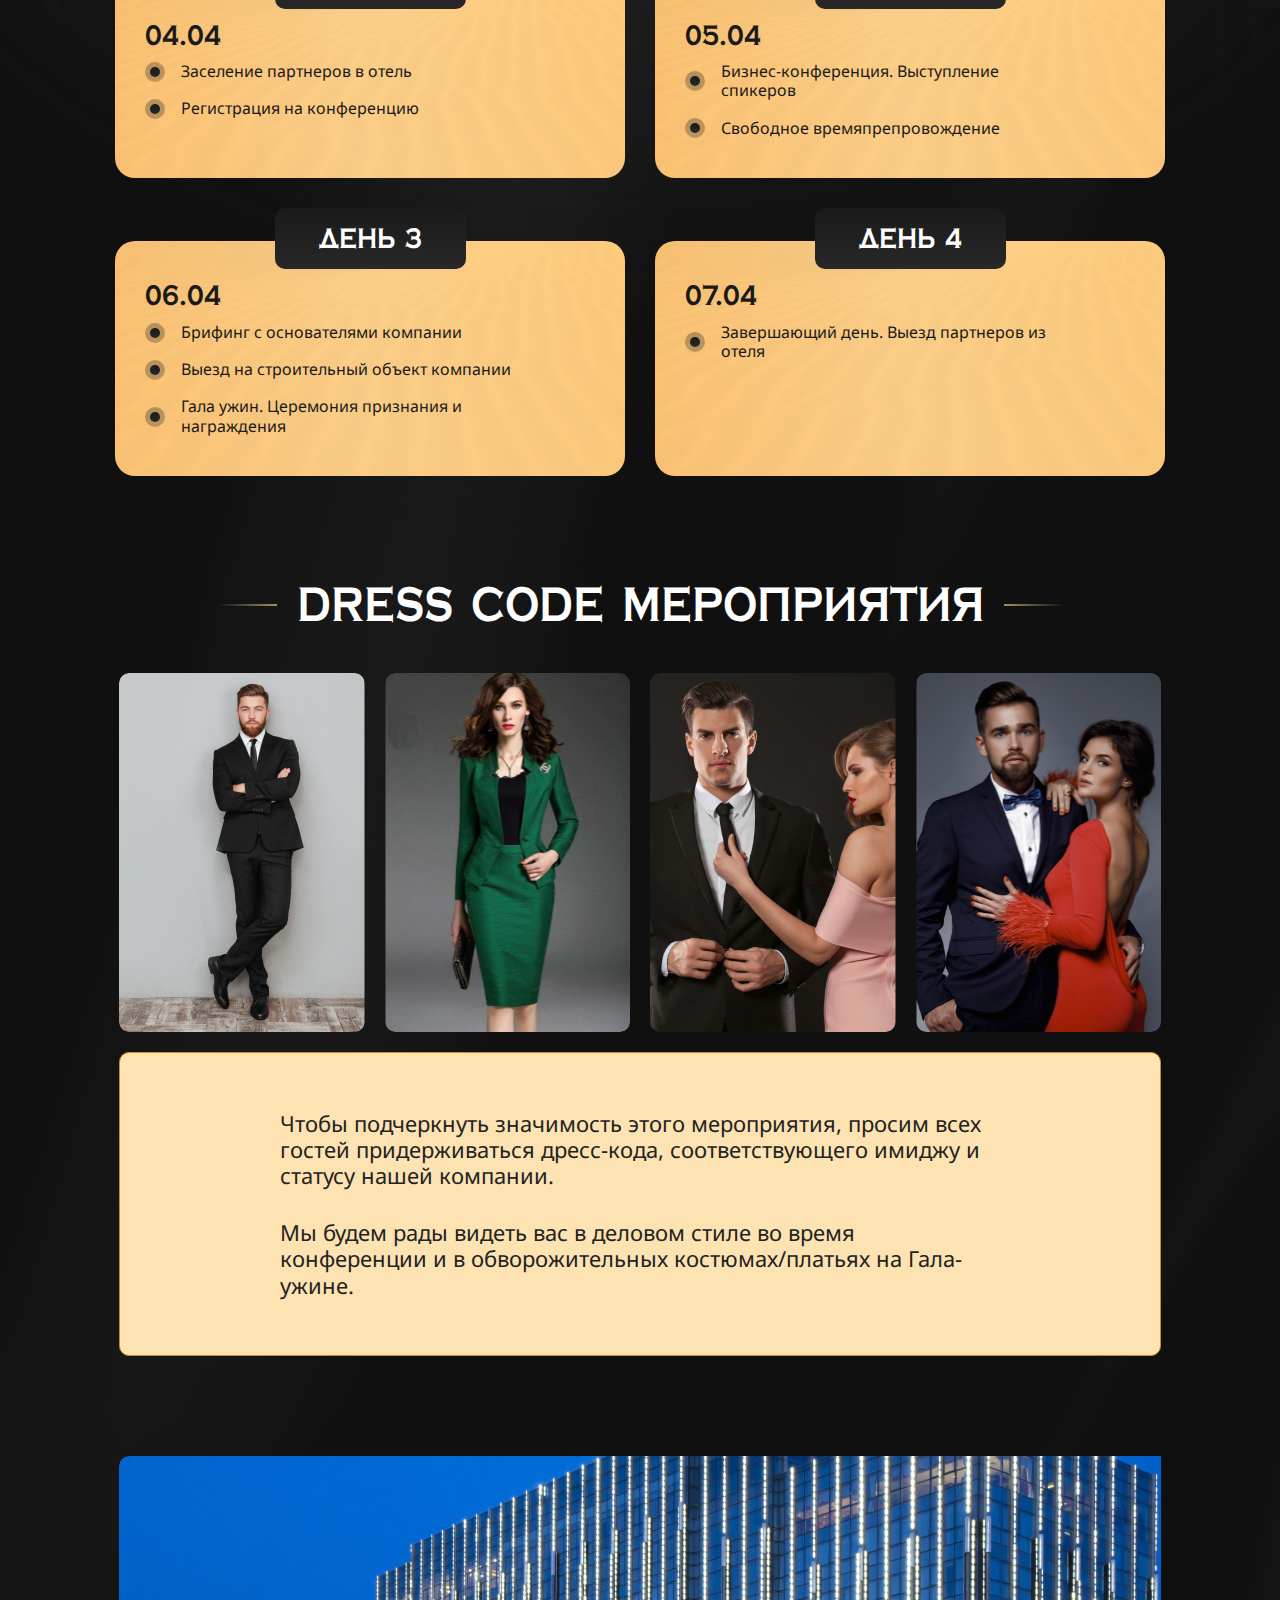
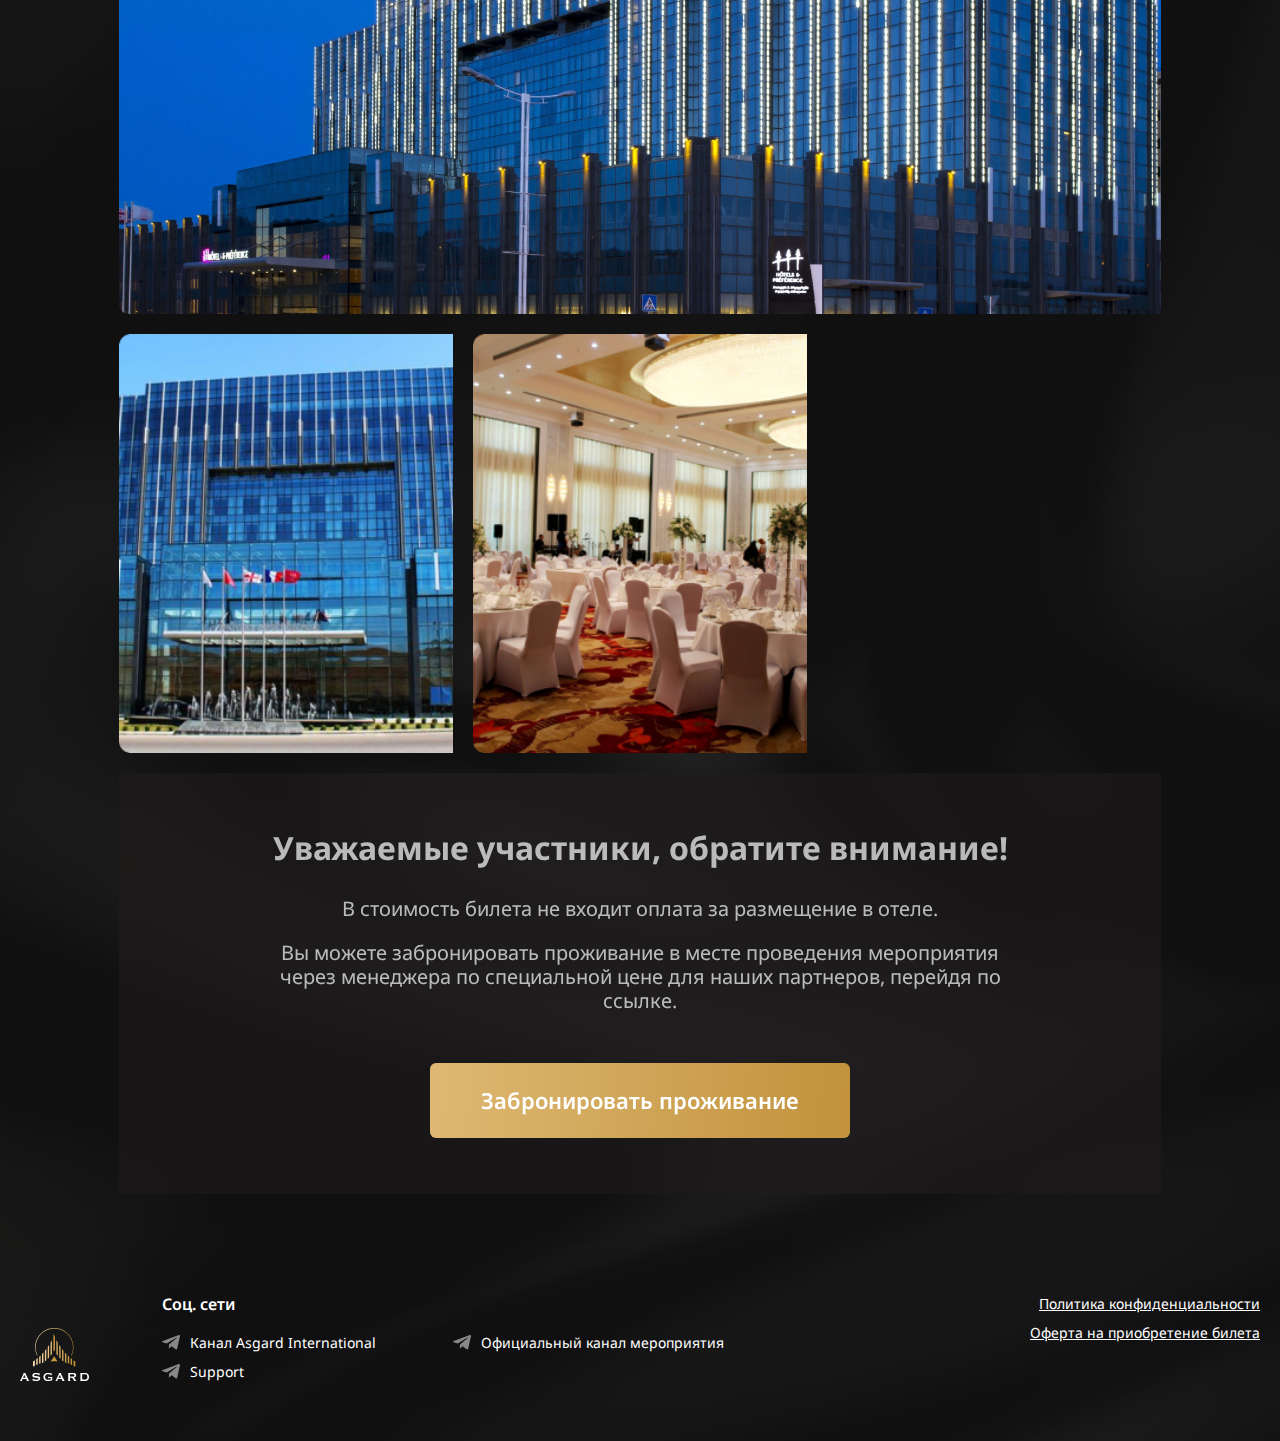
==== commit d518bdd1: "edit program section" ====
--- a/index.html
+++ b/index.html
@@ -140,6 +140,9 @@
               <ul class="program__item-list">
                 <li class="program__item-list-elem">Брифинг с основателями компании</li>
                 <li class="program__item-list-elem">Выезд на строительный объект компании</li>
+                <li class="program__item-list-elem">
+                  Гала ужин. Церемония признания и награждения
+                </li>
               </ul>
             </div>
             <div class="program__item">
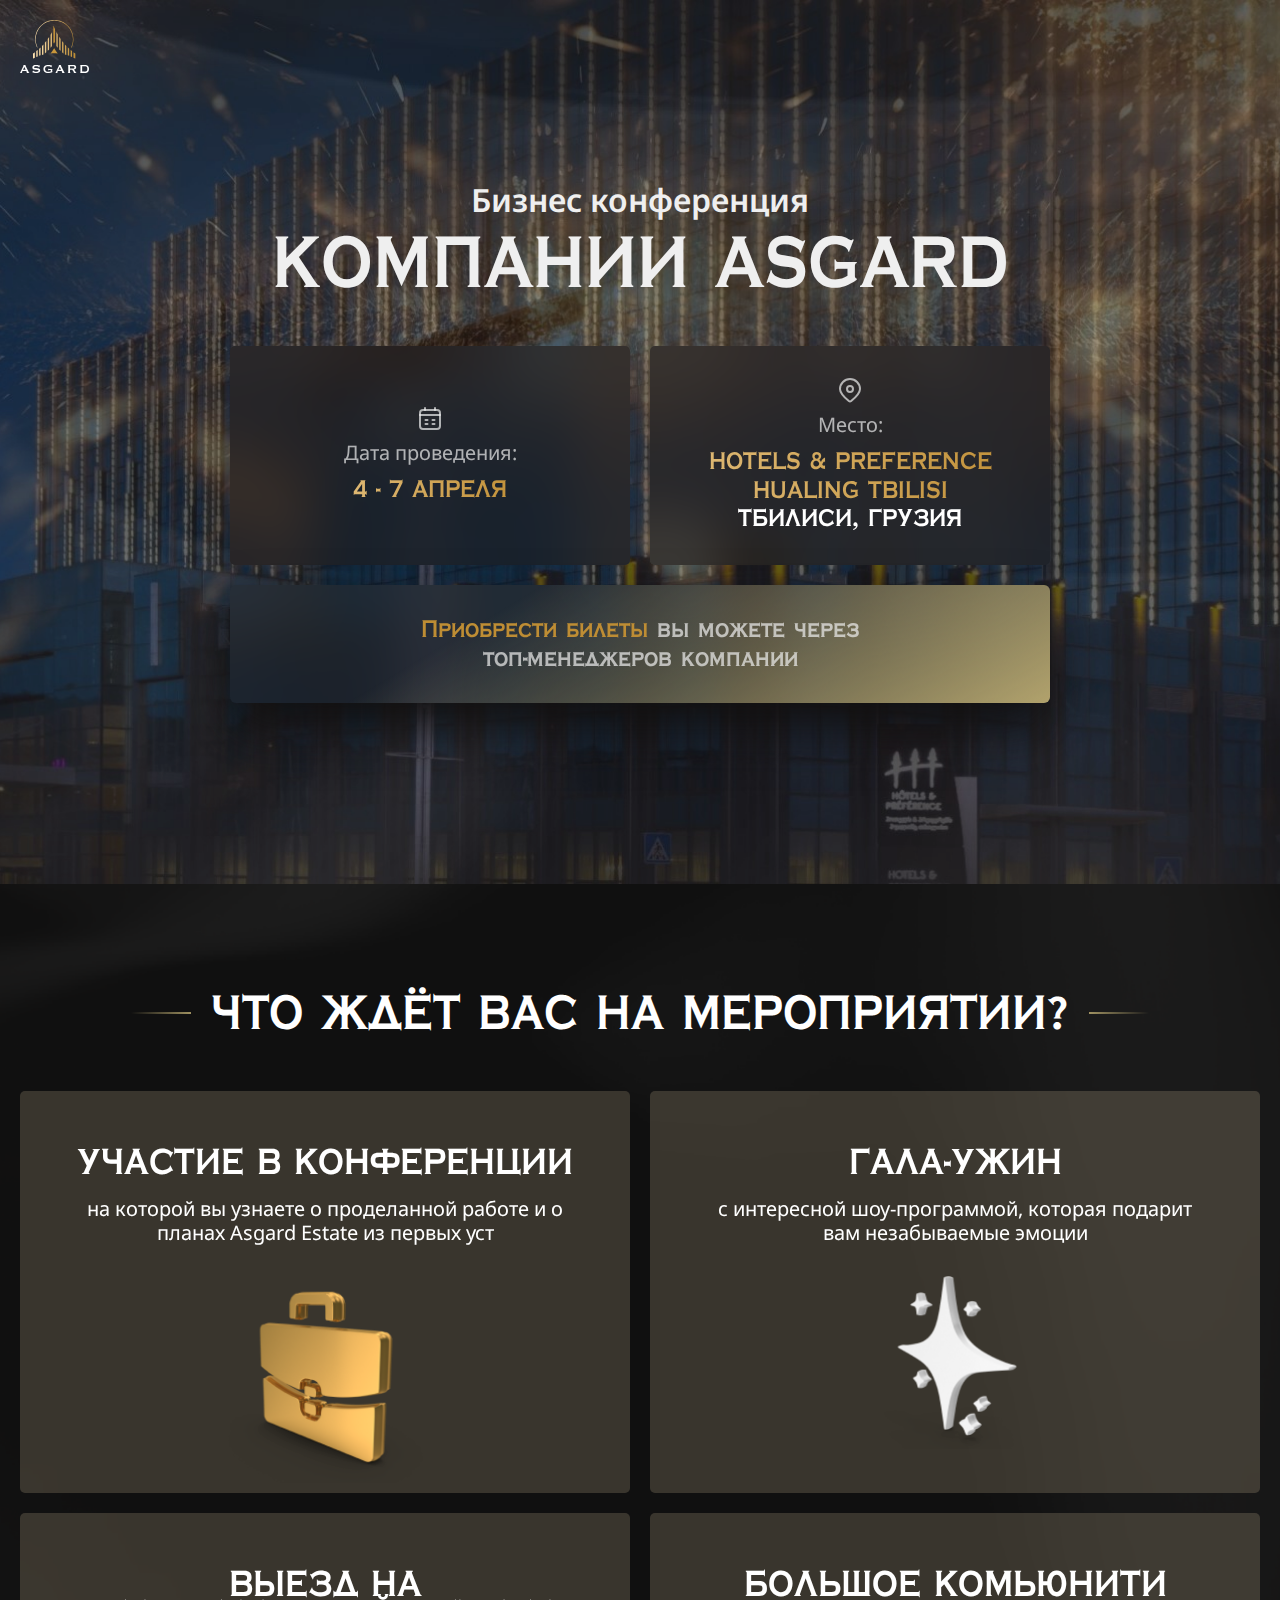
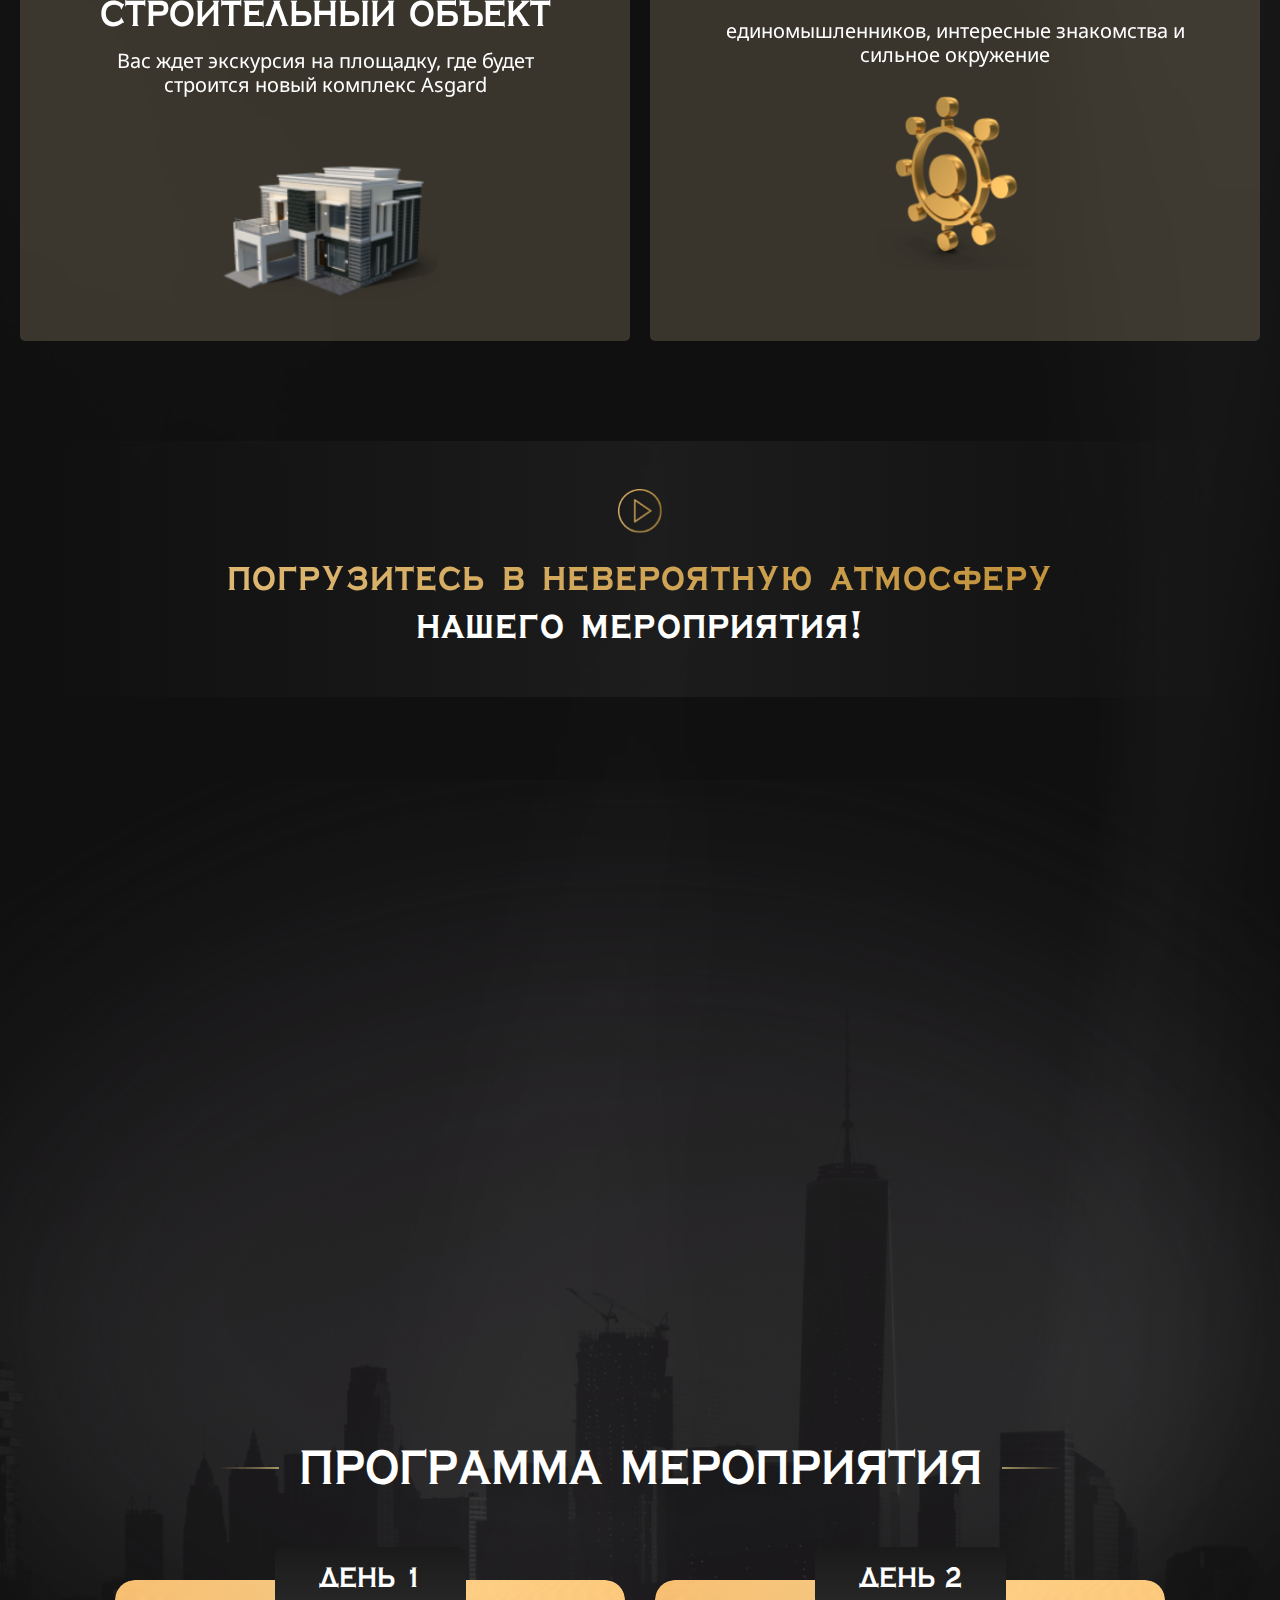
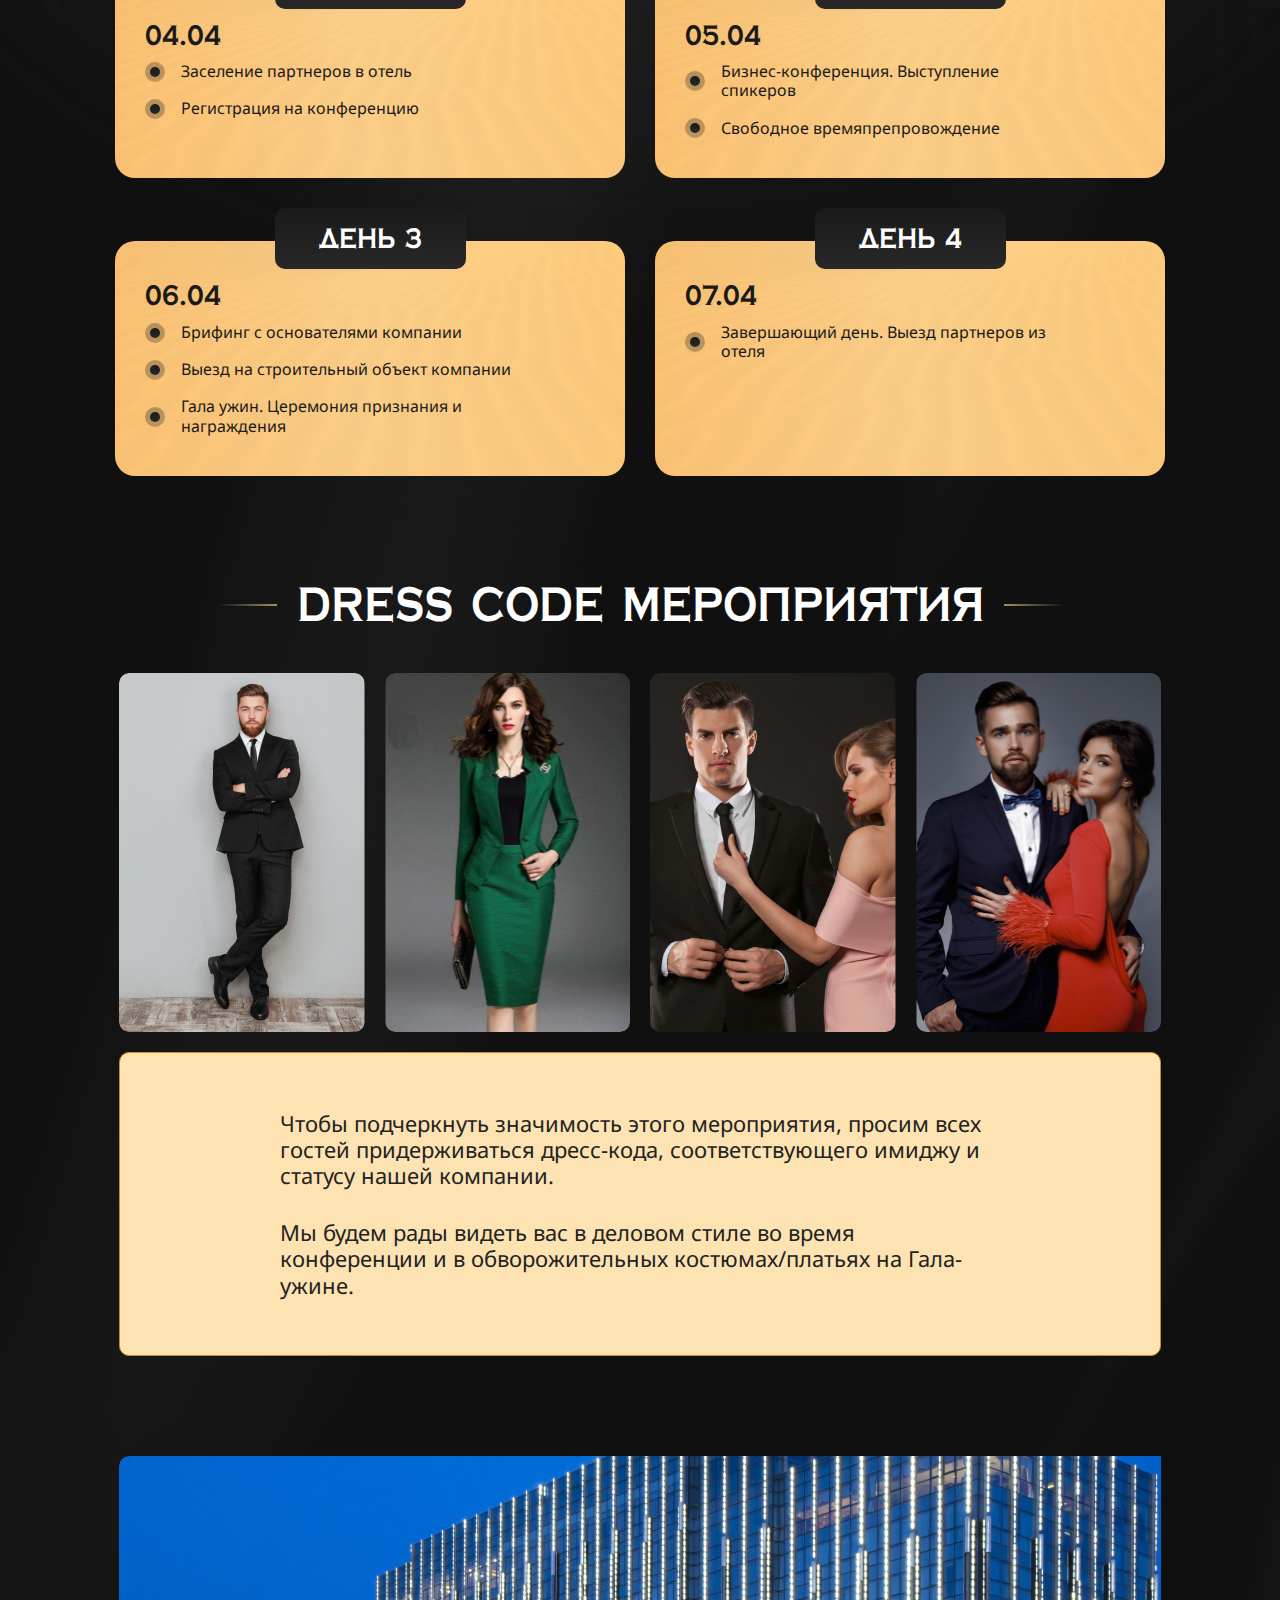
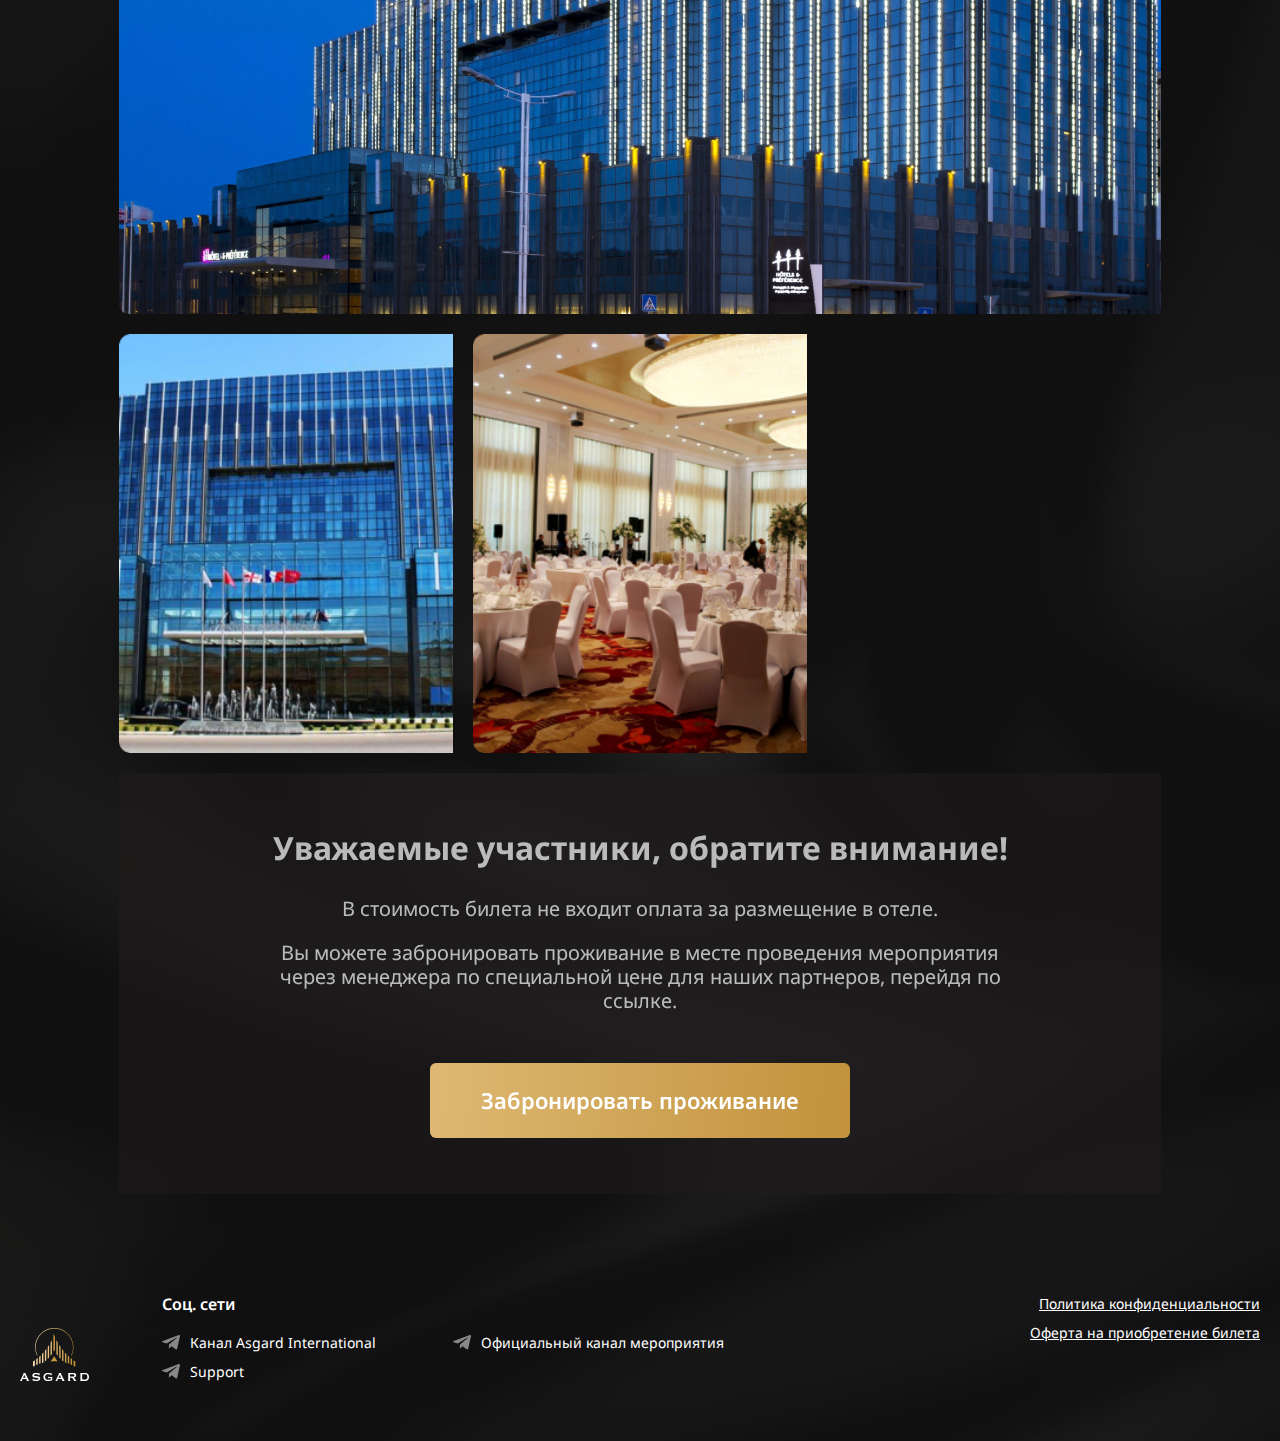
==== commit 6dbed9b0: "edit program section" ====
--- a/index.html
+++ b/index.html
@@ -40,7 +40,9 @@
             </div>
           </div>
           <div class="cover__desc">
-            <p><span>Приобрести билеты</span> вы можете через лидеров компании</p>
+            <p>
+              <span>Приобрести билеты</span> вы можете через <nobr>топ-менеджеров</nobr> компании
+            </p>
           </div>
         </div>
       </div>
